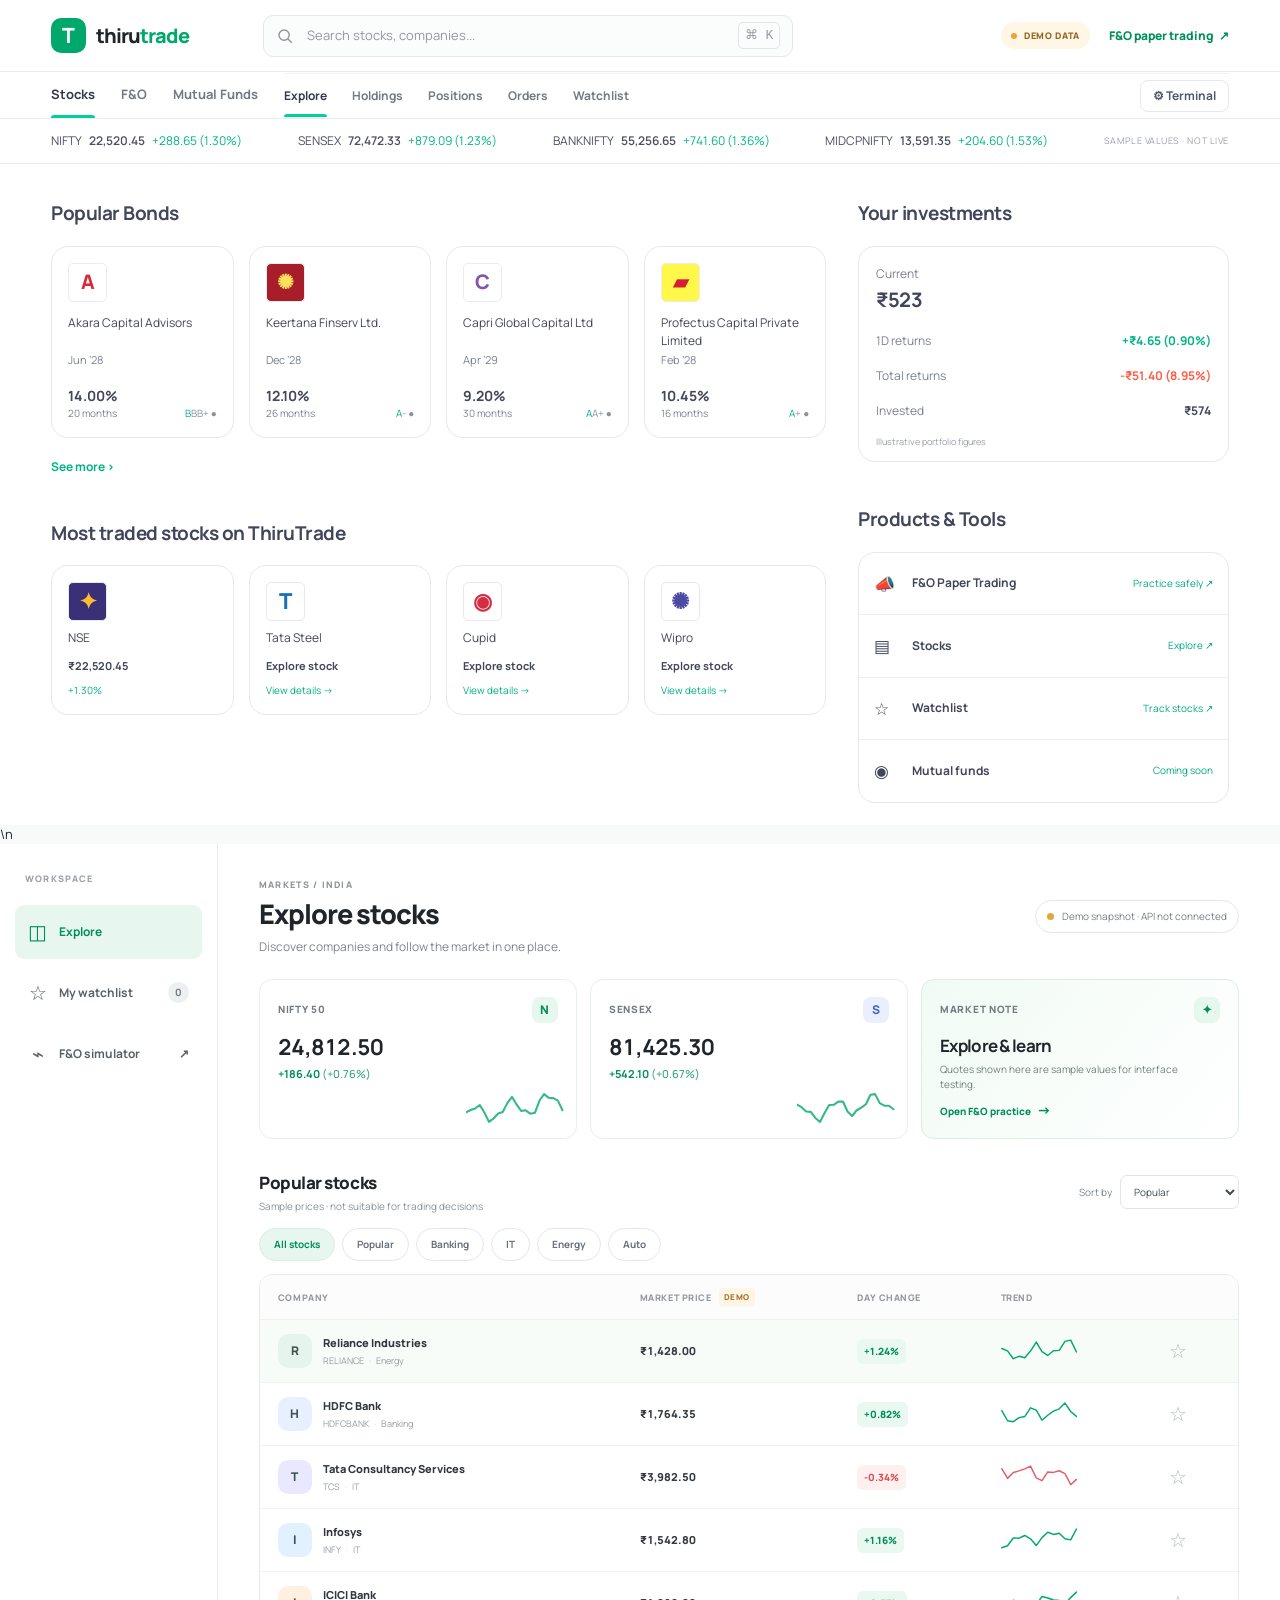
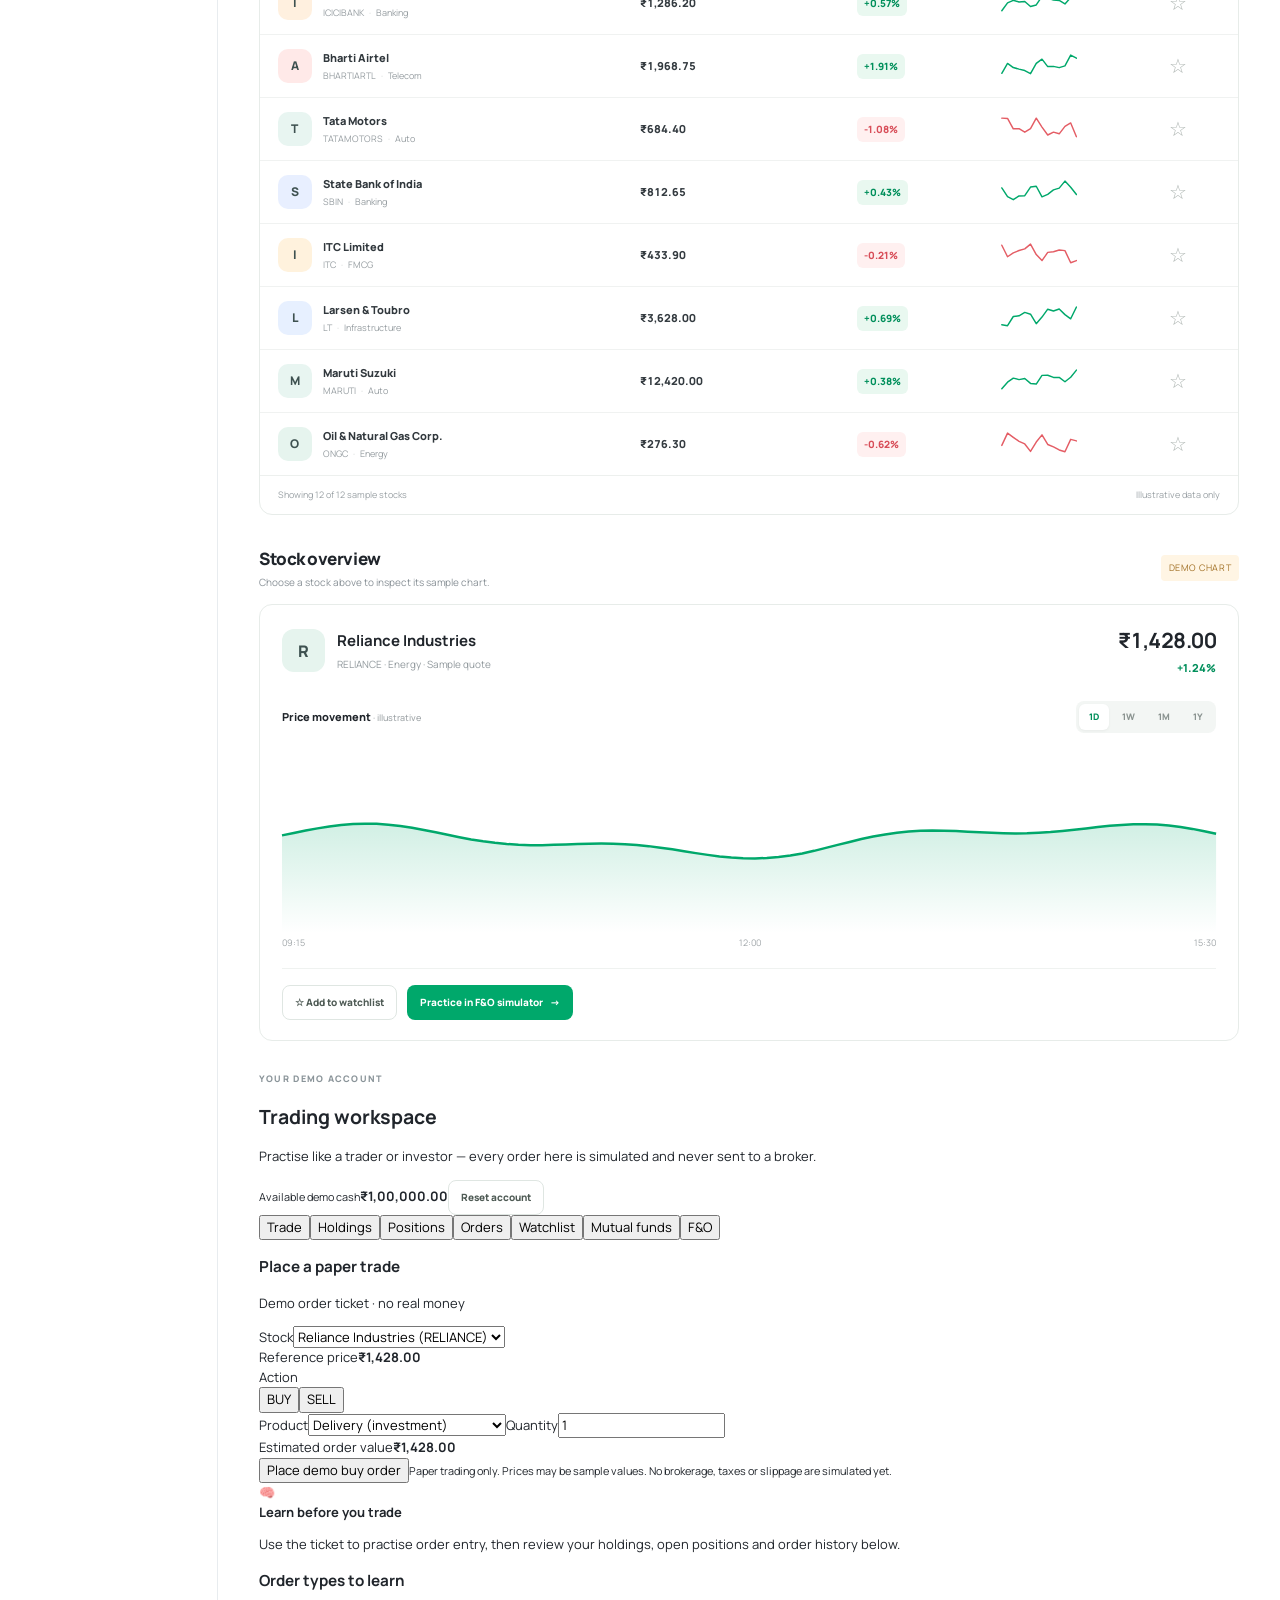
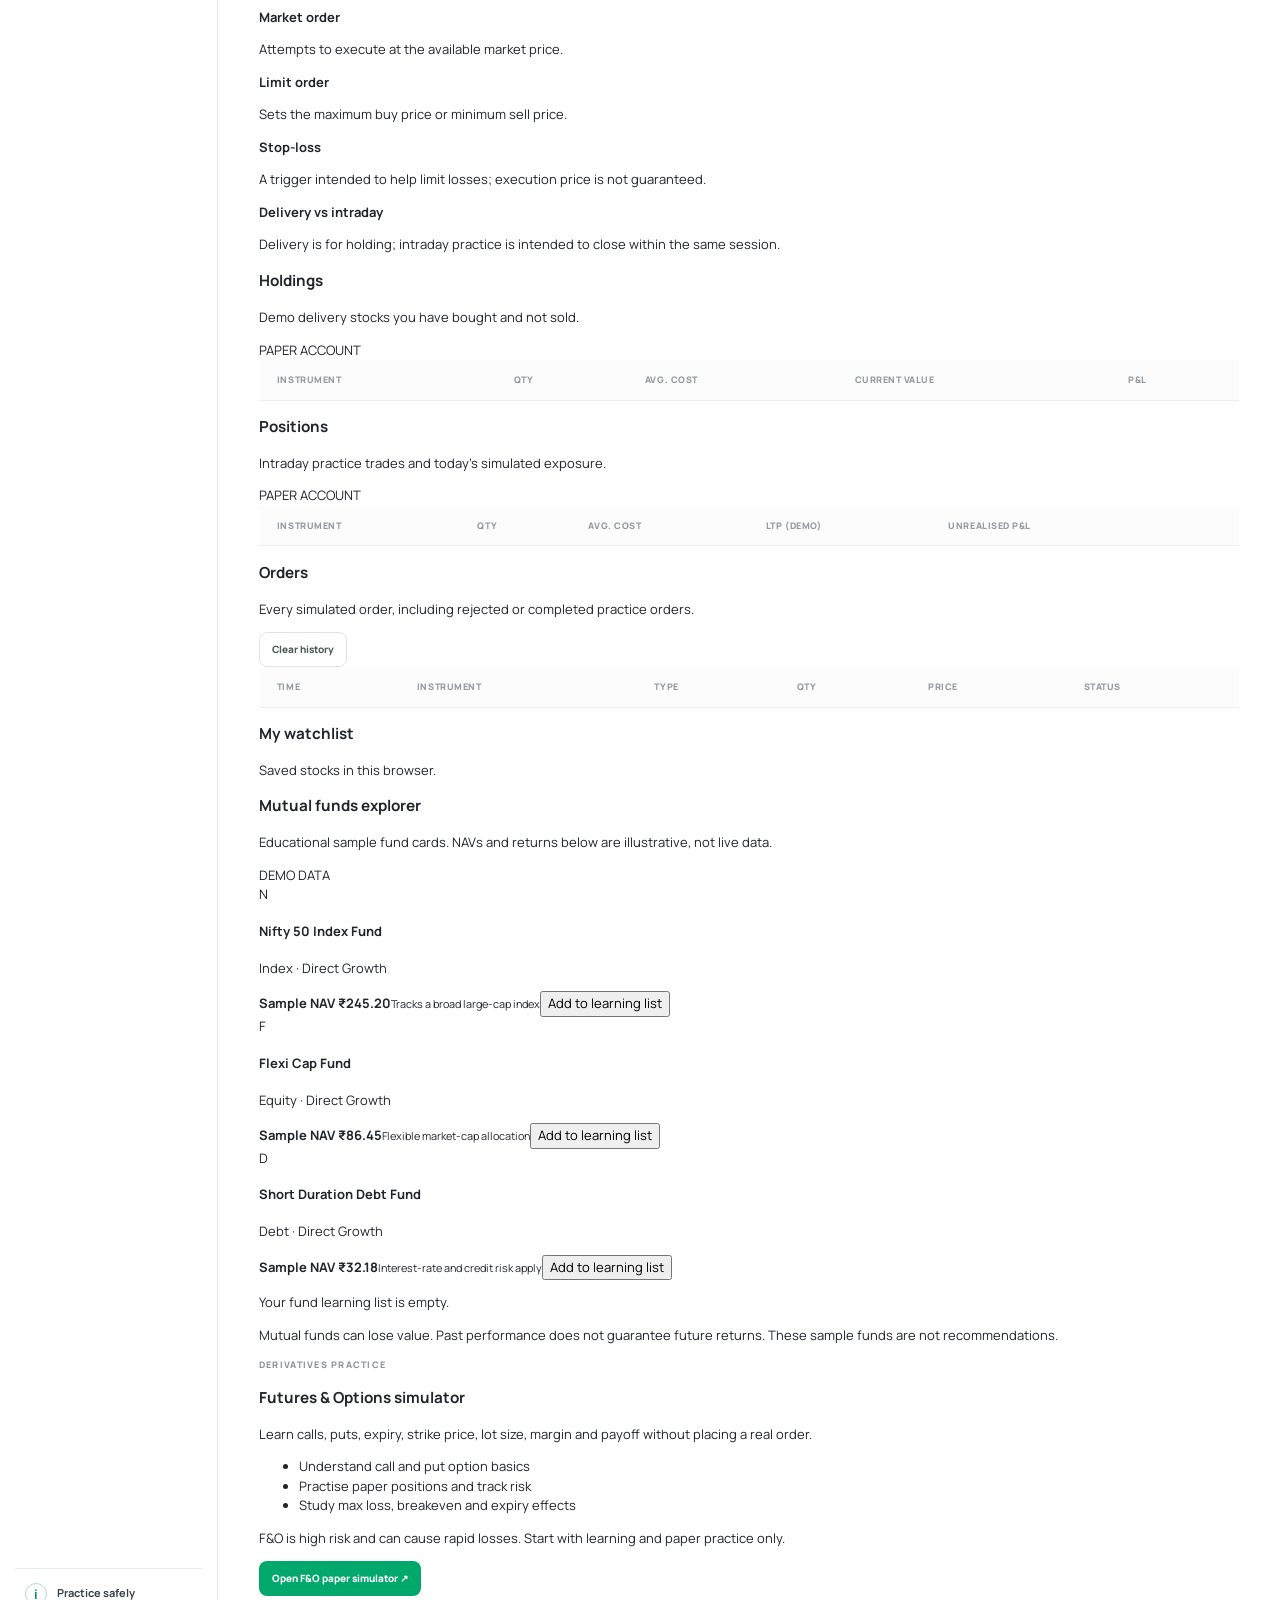
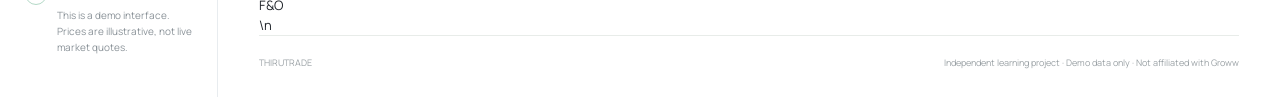
==== index.html @ 8937d81d "Add paper trading, holdings, positions, orders and investing learning workspace" ====
<!doctype html>
<html lang="en">
<head>
  <meta charset="UTF-8">
  <meta name="viewport" content="width=device-width, initial-scale=1">
  <meta name="theme-color" content="#ffffff">
  <meta name="description" content="A stock market explore dashboard and paper trading practice interface.">
  <title>ThiruTrade — Explore Stocks</title>
  <link rel="stylesheet" href="styles.css">
  <script src="script.js" defer></script>
</head>
<body>
  <header class="topbar">
    <a class="brand" href="./" aria-label="ThiruTrade home"><span class="brand-mark">T</span><span class="brand-name">thiru<span>trade</span></span></a>
    <form class="search-wrap" id="searchForm" role="search">
      <svg viewBox="0 0 24 24" aria-hidden="true"><circle cx="10.8" cy="10.8" r="6.8"></circle><path d="m16 16 5 5"></path></svg>
      <input id="stockSearch" type="search" placeholder="Search stocks, companies..." autocomplete="off" aria-label="Search stocks">
      <kbd>⌘ K</kbd>
    </form>
    <div class="top-actions"><span class="demo-pill" id="dataModeBadge"><i></i> DEMO DATA</span><a class="login-link" href="fno-paper-trading/">F&amp;O paper trading <span>↗</span></a></div>
  </header>


  <nav class="groww-tabs" aria-label="Main navigation"><div class="groww-tabs-inner"><a class="active" href="./">Stocks</a><a href="fno-paper-trading/">F&amp;O</a><a href="#mutual-funds">Mutual Funds</a><div class="subnav"><a class="active" href="./">Explore</a><a href="#holdings">Holdings</a><a href="#positions">Positions</a><a href="#orders">Orders</a><a href="#watchlist" data-view="watchlist">Watchlist</a><a class="terminal-link" href="fno-paper-trading/">⚙ Terminal</a></div></div></nav>
  <div class="market-ticker" aria-label="Sample market indices"><span>NIFTY <strong>22,520.45</strong> <em>+288.65 (1.30%)</em></span><span>SENSEX <strong>72,472.33</strong> <em>+879.09 (1.23%)</em></span><span>BANKNIFTY <strong>55,256.65</strong> <em>+741.60 (1.36%)</em></span><span>MIDCPNIFTY <strong>13,591.35</strong> <em>+204.60 (1.53%)</em></span><span class="ticker-note">SAMPLE VALUES · NOT LIVE</span></div>
  <section class="groww-showcase" aria-label="Explore market products">
    <div class="showcase-main"><h2>Popular Bonds</h2><div class="bond-grid"><article class="bond-card"><span class="bond-logo red">A</span><p>Akara Capital Advisors</p><small>Jun ’28</small><strong>14.00%</strong><small>20 months <span class="rating">BBB+ ●</span></small></article><article class="bond-card"><span class="bond-logo yellow">✺</span><p>Keertana Finserv Ltd.</p><small>Dec ’28</small><strong>12.10%</strong><small>26 months <span class="rating">A- ●</span></small></article><article class="bond-card"><span class="bond-logo purple">C</span><p>Capri Global Capital Ltd</p><small>Apr ’29</small><strong>9.20%</strong><small>30 months <span class="rating">AA+ ●</span></small></article><article class="bond-card"><span class="bond-logo lime">▰</span><p>Profectus Capital Private Limited</p><small>Feb ’28</small><strong>10.45%</strong><small>16 months <span class="rating">A+ ●</span></small></article></div><a class="see-more" href="#stocks">See more ›</a>
      <h2 class="traded-title" id="stocks">Most traded stocks on ThiruTrade</h2><div class="traded-grid"><button class="traded-card" data-quick-stock="RELIANCE"><span class="stock-badge multicolor">✦</span><span>NSE</span><strong>₹22,520.45</strong><em>+1.30%</em></button><button class="traded-card" data-quick-stock="TCS"><span class="stock-badge blue">T</span><span>Tata Steel</span><strong>Explore stock</strong><em>View details →</em></button><button class="traded-card" data-quick-stock="ICICIBANK"><span class="stock-badge red">◉</span><span>Cupid</span><strong>Explore stock</strong><em>View details →</em></button><button class="traded-card" data-quick-stock="INFY"><span class="stock-badge rainbow">✺</span><span>Wipro</span><strong>Explore stock</strong><em>View details →</em></button></div></div>
    <aside class="showcase-side"><h2>Your investments</h2><div class="investment-card"><small>Current</small><strong>₹523</strong><div><span>1D returns</span><em>+₹4.65 (0.90%)</em></div><div><span>Total returns</span><em class="loss">-₹51.40 (8.95%)</em></div><div><span>Invested</span><b>₹574</b></div><p>Illustrative portfolio figures</p></div><h2 class="tools-title">Products &amp; Tools</h2><div class="tools-card"><a href="fno-paper-trading/"><span>📣</span><b>F&amp;O Paper Trading</b><small>Practice safely ↗</small></a><a href="#stocks"><span>▤</span><b>Stocks</b><small>Explore ↗</small></a><a href="#watchlist"><span>☆</span><b>Watchlist</b><small>Track stocks ↗</small></a><a href="#mutual-funds"><span>◉</span><b>Mutual funds</b><small>Coming soon</small></a></div></aside>
  </section>
\n  <div class="layout">
    <aside class="sidebar">
      <p class="side-label">WORKSPACE</p>
      <button class="nav-item active" data-view="explore"><span class="nav-icon">◫</span> Explore</button>
      <button class="nav-item" data-view="watchlist"><span class="nav-icon">☆</span> My watchlist <span id="watchCount" class="nav-count">0</span></button>
      <a class="nav-item" href="fno-paper-trading/"><span class="nav-icon">⌁</span> F&amp;O simulator <span class="external">↗</span></a>
      <div class="sidebar-bottom"><div class="learn-icon">i</div><div><strong>Practice safely</strong><p>This is a demo interface. Prices are illustrative, not live market quotes.</p></div></div>
    </aside>

    <main class="main-content">
      <div class="page-heading"><div><p class="eyebrow">MARKETS / INDIA</p><h1 id="pageTitle">Explore stocks</h1><p class="page-subtitle">Discover companies and follow the market in one place.</p></div><span class="market-chip" id="marketStatus"><span class="pulse"></span> Sample market snapshot</span></div>

      <section class="index-grid" aria-label="Market index overview">
        <article class="index-card"><div class="index-top"><span>NIFTY 50</span><span class="index-symbol">N</span></div><strong>24,812.50</strong><div id="niftyChange" class="index-change positive">+186.40 <span>(+0.76%)</span></div><div class="sparkline" data-spark="nifty"></div></article>
        <article class="index-card"><div class="index-top"><span>SENSEX</span><span class="index-symbol sensex">S</span></div><strong>81,425.30</strong><div id="sensexChange" class="index-change positive">+542.10 <span>(+0.67%)</span></div><div class="sparkline" data-spark="sensex"></div></article>
        <article class="index-card market-note"><div class="index-top"><span>MARKET NOTE</span><span class="note-symbol">✦</span></div><strong>Explore &amp; learn</strong><p>Quotes shown here are sample values for interface testing.</p><a href="fno-paper-trading/">Open F&amp;O practice <span>→</span></a></article>
      </section>

      <section class="content-section">
        <div class="section-heading"><div><h2 id="listTitle">Popular stocks</h2><p>Sample prices · not suitable for trading decisions</p></div><label class="sort-label">Sort by <select id="sortSelect"><option value="popular">Popular</option><option value="change">Daily change</option><option value="priceHigh">Price: high to low</option><option value="priceLow">Price: low to high</option><option value="name">Name A–Z</option></select></label></div>
        <div class="filters" role="group" aria-label="Stock categories">
          <button class="filter-chip active" data-filter="all">All stocks</button>
          <button class="filter-chip" data-filter="popular">Popular</button>
          <button class="filter-chip" data-filter="banking">Banking</button>
          <button class="filter-chip" data-filter="it">IT</button>
          <button class="filter-chip" data-filter="energy">Energy</button>
          <button class="filter-chip" data-filter="auto">Auto</button>
        </div>
        <div class="stock-table-card">
          <div class="table-scroll"><table><thead><tr><th>Company</th><th>Market price <span class="demo-mark">DEMO</span></th><th>Day change</th><th>Trend</th><th></th></tr></thead><tbody id="stockRows"></tbody></table></div>
          <div id="noResults" class="no-results" hidden><span>⌕</span><strong>No stocks found</strong><p>Try another company name or category.</p><button id="clearSearch" class="outline-button">Clear search</button></div>
          <div class="table-footer"><span id="resultCount">Showing sample stocks</span><span>Illustrative data only</span></div>
        </div>
      </section>

      <section class="content-section detail-section" id="detailSection">
        <div class="section-heading"><div><h2>Stock overview</h2><p>Choose a stock above to inspect its sample chart.</p></div><span class="demo-mark large">DEMO CHART</span></div>
        <div class="detail-card">
          <div class="detail-top"><div class="company-title"><div id="detailLogo" class="company-logo big">R</div><div><h2 id="detailName">Reliance Industries</h2><p id="detailMeta">RELIANCE · Energy</p></div></div><div class="detail-price"><strong id="detailPrice">₹1,428.00</strong><span id="detailChange" class="positive">+1.24%</span></div></div>
          <div class="chart-toolbar"><div class="chart-label">Price movement <span>· illustrative</span></div><div class="time-tabs"><button class="time-tab active" data-range="1D">1D</button><button class="time-tab" data-range="1W">1W</button><button class="time-tab" data-range="1M">1M</button><button class="time-tab" data-range="1Y">1Y</button></div></div>
          <div class="chart-wrap"><svg id="priceChart" viewBox="0 0 800 220" preserveAspectRatio="none" role="img" aria-label="Illustrative sample stock price chart"><defs><linearGradient id="chartFill" x1="0" y1="0" x2="0" y2="1"><stop offset="0%" stop-color="#00a86b" stop-opacity=".18"/><stop offset="100%" stop-color="#00a86b" stop-opacity="0"/></linearGradient></defs><path id="chartArea" d="" fill="url(#chartFill)"></path><path id="chartLine" d="" fill="none" stroke="#00a86b" stroke-width="2.5" vector-effect="non-scaling-stroke"></path></svg></div>
          <div class="chart-axis"><span id="chartStart">09:15</span><span id="chartMiddle">12:00</span><span id="chartEnd">15:30</span></div>
          <div class="detail-actions"><button id="watchSelected" class="outline-button">☆ Add to watchlist</button><a class="solid-link" href="fno-paper-trading/">Practice in F&amp;O simulator <span>→</span></a></div>
        </div>
      </section>

      <section class="trader-workspace" id="traderWorkspace">
        <div class="workspace-heading"><div><p class="eyebrow">YOUR DEMO ACCOUNT</p><h2>Trading workspace</h2><p>Practise like a trader or investor — every order here is simulated and never sent to a broker.</p></div><div class="cash-balance"><small>Available demo cash</small><strong id="demoCash">₹1,00,000.00</strong><button id="resetDemo" class="outline-button">Reset account</button></div></div>
        <div class="workspace-tabs" role="tablist"><button class="workspace-tab active" data-panel="tradePanel">Trade</button><button class="workspace-tab" data-panel="holdingsPanel">Holdings</button><button class="workspace-tab" data-panel="positionsPanel">Positions</button><button class="workspace-tab" data-panel="ordersPanel">Orders</button><button class="workspace-tab" data-panel="watchlistPanel">Watchlist</button><button class="workspace-tab" data-panel="fundsPanel">Mutual funds</button><button class="workspace-tab" data-panel="fnoPanel">F&amp;O</button></div>
        <div class="workspace-panel active" id="tradePanel"><div class="trade-grid"><div class="trade-ticket"><h3>Place a paper trade</h3><p class="panel-hint">Demo order ticket · no real money</p><label for="tradeSymbol">Stock</label><select id="tradeSymbol"><option value="RELIANCE">Reliance Industries (RELIANCE)</option><option value="HDFCBANK">HDFC Bank (HDFCBANK)</option><option value="TCS">TCS (TCS)</option><option value="INFY">Infosys (INFY)</option><option value="ICICIBANK">ICICI Bank (ICICIBANK)</option><option value="BHARTIARTL">Bharti Airtel (BHARTIARTL)</option><option value="TATAMOTORS">Tata Motors (TATAMOTORS)</option><option value="SBIN">State Bank of India (SBIN)</option><option value="ITC">ITC (ITC)</option><option value="LT">Larsen &amp; Toubro (LT)</option><option value="MARUTI">Maruti Suzuki (MARUTI)</option><option value="ONGC">ONGC (ONGC)</option></select><div class="ticket-price"><span>Reference price</span><strong id="ticketPrice">₹1,428.00</strong></div><label for="tradeSide">Action</label><div class="trade-sides"><button type="button" class="side-buy active" data-side="BUY">BUY</button><button type="button" class="side-sell" data-side="SELL">SELL</button></div><label for="tradeProduct">Product</label><select id="tradeProduct"><option value="DELIVERY">Delivery (investment)</option><option value="INTRADAY">Intraday (same-day practice)</option></select><label for="tradeQty">Quantity</label><input id="tradeQty" type="number" min="1" step="1" value="1"><div class="ticket-price"><span>Estimated order value</span><strong id="orderValue">₹1,428.00</strong></div><button id="placePaperOrder" class="paper-order-button">Place demo buy order</button><small class="ticket-warning">Paper trading only. Prices may be sample values. No brokerage, taxes or slippage are simulated yet.</small></div><div class="trade-info"><div class="learn-banner"><span>🧠</span><div><strong>Learn before you trade</strong><p>Use the ticket to practise order entry, then review your holdings, open positions and order history below.</p></div></div><h3>Order types to learn</h3><div class="learning-list"><div><b>Market order</b><p>Attempts to execute at the available market price.</p></div><div><b>Limit order</b><p>Sets the maximum buy price or minimum sell price.</p></div><div><b>Stop-loss</b><p>A trigger intended to help limit losses; execution price is not guaranteed.</p></div><div><b>Delivery vs intraday</b><p>Delivery is for holding; intraday practice is intended to close within the same session.</p></div></div></div></div></div>
        <div class="workspace-panel" id="holdingsPanel"><div class="panel-title-row"><div><h3>Holdings</h3><p>Demo delivery stocks you have bought and not sold.</p></div><span class="demo-label">PAPER ACCOUNT</span></div><div class="workspace-table-wrap"><table class="workspace-table"><thead><tr><th>Instrument</th><th>Qty</th><th>Avg. cost</th><th>Current value</th><th>P&amp;L</th></tr></thead><tbody id="holdingsRows"></tbody></table></div></div>
        <div class="workspace-panel" id="positionsPanel"><div class="panel-title-row"><div><h3>Positions</h3><p>Intraday practice trades and today's simulated exposure.</p></div><span class="demo-label">PAPER ACCOUNT</span></div><div class="workspace-table-wrap"><table class="workspace-table"><thead><tr><th>Instrument</th><th>Qty</th><th>Avg. cost</th><th>LTP (demo)</th><th>Unrealised P&amp;L</th><th></th></tr></thead><tbody id="positionsRows"></tbody></table></div></div>
        <div class="workspace-panel" id="ordersPanel"><div class="panel-title-row"><div><h3>Orders</h3><p>Every simulated order, including rejected or completed practice orders.</p></div><button id="clearOrders" class="outline-button">Clear history</button></div><div class="workspace-table-wrap"><table class="workspace-table"><thead><tr><th>Time</th><th>Instrument</th><th>Type</th><th>Qty</th><th>Price</th><th>Status</th></tr></thead><tbody id="ordersRows"></tbody></table></div></div>
        <div class="workspace-panel" id="watchlistPanel"><div class="panel-title-row"><div><h3>My watchlist</h3><p>Saved stocks in this browser.</p></div></div><div id="watchlistCards" class="watchlist-cards"></div></div>
        <div class="workspace-panel" id="fundsPanel"><div class="panel-title-row"><div><h3>Mutual funds explorer</h3><p>Educational sample fund cards. NAVs and returns below are illustrative, not live data.</p></div><span class="demo-label">DEMO DATA</span></div><div class="fund-grid"><article><span class="fund-logo">N</span><h4>Nifty 50 Index Fund</h4><p>Index · Direct Growth</p><strong>Sample NAV ₹245.20</strong><small>Tracks a broad large-cap index</small><button data-fund="Nifty 50 Index Fund">Add to learning list</button></article><article><span class="fund-logo blue-fund">F</span><h4>Flexi Cap Fund</h4><p>Equity · Direct Growth</p><strong>Sample NAV ₹86.45</strong><small>Flexible market-cap allocation</small><button data-fund="Flexi Cap Fund">Add to learning list</button></article><article><span class="fund-logo gold-fund">D</span><h4>Short Duration Debt Fund</h4><p>Debt · Direct Growth</p><strong>Sample NAV ₹32.18</strong><small>Interest-rate and credit risk apply</small><button data-fund="Short Duration Debt Fund">Add to learning list</button></article></div><p id="fundLearningList" class="panel-hint">Your fund learning list is empty.</p><p class="risk-note">Mutual funds can lose value. Past performance does not guarantee future returns. These sample funds are not recommendations.</p></div>
        <div class="workspace-panel" id="fnoPanel"><div class="fno-learning"><div><p class="eyebrow">DERIVATIVES PRACTICE</p><h3>Futures &amp; Options simulator</h3><p>Learn calls, puts, expiry, strike price, lot size, margin and payoff without placing a real order.</p><ul><li>Understand call and put option basics</li><li>Practise paper positions and track risk</li><li>Study max loss, breakeven and expiry effects</li></ul><p class="risk-note">F&amp;O is high risk and can cause rapid losses. Start with learning and paper practice only.</p><a class="solid-link" href="fno-paper-trading/">Open F&amp;O paper simulator ↗</a></div><div class="fno-icon">F&amp;O</div></div></div>
      </section>
\n      <footer><span>THIRUTRADE</span><span>Independent learning project · Demo data only · Not affiliated with Groww</span></footer>
    </main>
  </div>
  <div id="toast" class="toast" role="status" aria-live="polite"></div>
</body>
</html>
---- styles.css ----
@import url('https://fonts.googleapis.com/css2?family=DM+Sans:wght@400;500;600;700&family=Manrope:wght@400;500;600;700;800&display=swap');
:root{color-scheme:light;--green:#00a86b;--green-dark:#008f5b;--green-soft:#e7f7ef;--ink:#20252b;--muted:#7d858d;--line:#e8ecef;--surface:#fff;--bg:#f8faf9;--red:#d84e59;--font:'Manrope',-apple-system,BlinkMacSystemFont,'Segoe UI',sans-serif}
*{box-sizing:border-box}html{scroll-behavior:smooth}body{margin:0;background:var(--bg);color:var(--ink);font-family:var(--font);font-size:13px;line-height:1.5}button,input,select{font:inherit}button,a,select{ -webkit-tap-highlight-color:transparent}button{cursor:pointer}a{color:inherit;text-decoration:none}
.topbar{height:72px;background:#fff;border-bottom:1px solid var(--line);display:flex;align-items:center;gap:34px;padding:0 clamp(18px,4vw,58px);position:sticky;top:0;z-index:10}
.brand{display:flex;align-items:center;gap:10px;flex:0 0 178px}.brand-mark{width:35px;height:35px;border-radius:10px;background:var(--green);color:white;display:grid;place-items:center;font-size:21px;font-weight:800}.brand-name{font-size:20px;font-weight:800;letter-spacing:-1px}.brand-name span{color:var(--green)}
.search-wrap{height:42px;max-width:530px;flex:1;display:flex;align-items:center;gap:11px;border:1px solid #e3e7e9;border-radius:10px;padding:0 12px;background:#fbfcfc}.search-wrap:focus-within{border-color:#9bd9bc;box-shadow:0 0 0 3px #00a86b12}.search-wrap svg{width:18px;height:18px;fill:none;stroke:#8b949a;stroke-width:1.8}.search-wrap input{border:0;outline:0;background:transparent;min-width:0;flex:1;color:var(--ink)}.search-wrap input::placeholder{color:#92999e}.search-wrap kbd{font:11px inherit;color:#969da2;border:1px solid #e2e6e8;border-radius:5px;padding:3px 6px;white-space:nowrap}
.top-actions{margin-left:auto;display:flex;align-items:center;gap:19px;white-space:nowrap}.demo-pill{display:flex;align-items:center;gap:7px;border-radius:99px;background:#fff6e5;color:#92611b;font-size:9px;font-weight:800;letter-spacing:.07em;padding:7px 10px}.demo-pill i{width:6px;height:6px;border-radius:50%;background:#e9a53b}.login-link{color:var(--green-dark);font-size:12px;font-weight:800}.login-link span{margin-left:4px}
.layout{max-width:1510px;margin:0 auto;display:grid;grid-template-columns:218px minmax(0,1fr);min-height:calc(100vh - 72px)}.sidebar{background:#fff;border-right:1px solid var(--line);padding:28px 15px;display:flex;flex-direction:column;gap:7px}.side-label{margin:0 10px 12px;color:#9aa1a6;font-size:9px;font-weight:800;letter-spacing:.13em}.nav-item{display:flex;align-items:center;gap:12px;width:100%;border:0;background:transparent;text-align:left;padding:12px 13px;border-radius:9px;color:#586168;font-size:12px;font-weight:700}.nav-item:hover{background:#f6f9f7}.nav-item.active{background:var(--green-soft);color:var(--green-dark)}.nav-icon{width:19px;text-align:center;font-size:20px;font-weight:500}.nav-count{margin-left:auto;font-size:10px;background:#edf0f1;padding:3px 7px;border-radius:99px;color:#6f777d}.external{margin-left:auto}.sidebar-bottom{display:flex;gap:10px;margin-top:auto;padding:14px 10px;border-top:1px solid var(--line);color:#69737a}.learn-icon{width:22px;height:22px;flex:0 0 22px;border-radius:50%;display:grid;place-items:center;border:1px solid #b4d9c7;color:var(--green-dark);font-weight:700}.sidebar-bottom strong{font-size:11px;color:#394148}.sidebar-bottom p{font-size:10px;line-height:1.6;margin:4px 0 0;color:#8a9298}
.main-content{padding:30px clamp(18px,3.2vw,46px) 22px;min-width:0}.page-heading{display:flex;align-items:center;justify-content:space-between;gap:15px;margin-bottom:23px}.eyebrow{font-size:9px;color:#8a9499;letter-spacing:.14em;font-weight:800;margin:0 0 6px}h1{font-size:27px;line-height:1.2;letter-spacing:-1px;margin:0;font-weight:800}.page-subtitle{color:var(--muted);font-size:12px;margin:8px 0 0}.market-chip{display:flex;align-items:center;gap:8px;color:#777f84;font-size:10px;border:1px solid #e2e8e4;background:#fff;border-radius:99px;padding:8px 11px;white-space:nowrap}.pulse{width:7px;height:7px;border-radius:50%;background:#dfa63b}
.index-grid{display:grid;grid-template-columns:1fr 1fr 1fr;gap:13px;margin-bottom:31px}.index-card{position:relative;overflow:hidden;min-height:145px;border:1px solid #e8eeea;border-radius:13px;background:#fff;padding:17px 18px}.index-top{display:flex;justify-content:space-between;align-items:center;color:#727b80;font-size:10px;font-weight:800;letter-spacing:.07em}.index-symbol,.note-symbol{display:grid;place-items:center;width:26px;height:26px;border-radius:8px;background:#e6f7ee;color:var(--green-dark);font-size:12px;font-weight:800}.index-symbol.sensex{background:#e9efff;color:#4569bf}.index-card>strong{display:block;font-size:22px;letter-spacing:-.7px;margin:8px 0 2px;font-variant-numeric:tabular-nums}.index-change{font-size:11px;font-weight:700}.index-change span{font-weight:500;opacity:.8}.positive{color:var(--green-dark)!important}.negative{color:var(--red)!important}.sparkline{position:absolute;width:98px;height:35px;right:12px;bottom:13px;opacity:.8}.sparkline svg{width:100%;height:100%}.market-note{background:linear-gradient(130deg,#f1fbf5,#fff);border-color:#dbeee2}.market-note>strong{font-size:17px;margin-top:10px}.market-note p{max-width:240px;font-size:10px;color:#74817a;margin:4px 0 7px}.market-note a{font-size:10px;color:var(--green-dark);font-weight:800}.market-note a span{font-size:14px;margin-left:4px}
.content-section{margin-bottom:31px}.section-heading{display:flex;align-items:center;justify-content:space-between;gap:15px;margin-bottom:14px}.section-heading h2{font-size:17px;letter-spacing:-.45px;margin:0;font-weight:800}.section-heading p{font-size:10px;color:#899197;margin:4px 0 0}.sort-label{display:flex;align-items:center;gap:8px;color:#7c858b;font-size:10px;white-space:nowrap}.sort-label select{background:#fff;border:1px solid #e2e7e4;border-radius:7px;padding:8px 9px;color:#434b50;outline:none}.filters{display:flex;gap:7px;overflow-x:auto;padding-bottom:13px}.filter-chip{border:1px solid #e3e8e5;background:#fff;color:#687179;border-radius:99px;padding:8px 14px;font-size:10px;font-weight:700;white-space:nowrap}.filter-chip:hover{border-color:#a6d9bf}.filter-chip.active{background:#e7f7ef;color:var(--green-dark);border-color:#d5efe1}
.stock-table-card,.detail-card{background:#fff;border:1px solid #e7ece9;border-radius:13px;overflow:hidden}.table-scroll{overflow-x:auto}table{width:100%;border-collapse:collapse;white-space:nowrap;text-align:left}thead{background:#fbfcfb}th{padding:13px 18px;font-size:9px;color:#92999e;font-weight:800;text-transform:uppercase;letter-spacing:.06em;border-bottom:1px solid #edf0ee}td{padding:14px 18px;border-bottom:1px solid #f0f2f1;font-size:11px}tbody tr:last-child td{border-bottom:0}.stock-row{cursor:pointer;transition:background .15s}.stock-row:hover,.stock-row.selected{background:#f7fcf9}.stock-row:focus{outline:2px solid #91d8b4;outline-offset:-2px}.stock-company{display:flex;align-items:center;gap:11px;min-width:215px}.company-logo{display:grid;place-items:center;flex:0 0 34px;width:34px;height:34px;border-radius:10px;color:#3e5150;font-size:12px;font-weight:800}.company-logo.big{width:43px;height:43px;flex-basis:43px;border-radius:12px;font-size:16px}.stock-company strong{display:block;font-size:11px;color:#31383d;font-weight:800}.stock-company small{display:block;color:#969da1;font-size:9px;margin-top:3px}.stock-company small i{font-style:normal;margin:0 3px;color:#c4c9c6}.price-cell{font-weight:800;font-variant-numeric:tabular-nums;color:#343b40}.change-pill{display:inline-block;border-radius:6px;padding:5px 7px;font-size:10px;font-weight:800;background:#e9f8f0}.change-pill.negative{background:#fff0f0}.mini-chart{width:76px;height:26px}.watch-button{width:29px;height:29px;border:1px solid transparent;background:transparent;border-radius:7px;color:#b0b7b4;font-size:20px;line-height:1}.watch-button:hover,.watch-button.is-watched{background:#fff7e5;color:#d49a25}.demo-mark{display:inline-block;font-size:8px;letter-spacing:.06em;background:#fff5e4;color:#a27126;border-radius:4px;padding:3px 5px;margin-left:5px;vertical-align:1px}.demo-mark.large{font-size:9px;padding:6px 8px}.table-footer{display:flex;justify-content:space-between;gap:12px;border-top:1px solid #edf0ee;padding:12px 18px;color:#9aa1a5;font-size:9px}.no-results{text-align:center;padding:36px 15px;color:#8b9498}.no-results>span{font-size:26px}.no-results strong{display:block;color:#444d52;margin-top:7px}.no-results p{font-size:11px}.outline-button{border:1px solid #dfe6e2;background:#fff;border-radius:8px;padding:9px 12px;color:#4f5b55;font-size:10px;font-weight:800}.outline-button:hover,.outline-button.watched{border-color:#b8e2cb;color:var(--green-dark);background:#f1fbf5}
.detail-section{scroll-margin-top:90px}.detail-card{padding:20px 22px}.detail-top{display:flex;align-items:center;justify-content:space-between;gap:16px}.company-title{display:flex;align-items:center;gap:12px}.company-title h2{font-size:15px;margin:0}.company-title p{font-size:10px;color:#929a9e;margin:4px 0 0}.detail-price{text-align:right}.detail-price strong{display:block;font-size:21px;letter-spacing:-.5px;font-variant-numeric:tabular-nums}.detail-price span{display:block;font-size:11px;font-weight:800;margin-top:3px}.chart-toolbar{display:flex;justify-content:space-between;align-items:center;gap:12px;margin-top:25px}.chart-label{font-size:11px;font-weight:800}.chart-label span{font-size:9px;color:#a0a6a9;font-weight:500}.time-tabs{display:flex;gap:3px;background:#f3f6f4;padding:3px;border-radius:8px}.time-tab{border:0;background:transparent;color:#8a9390;border-radius:6px;padding:6px 10px;font-size:9px;font-weight:800}.time-tab.active{background:#fff;color:var(--green-dark);box-shadow:0 1px 3px #0000000c}.chart-wrap{height:185px;margin-top:15px}.chart-wrap svg{width:100%;height:100%;overflow:visible}.chart-axis{display:flex;justify-content:space-between;color:#a0a6a9;font-size:9px;margin-top:3px}.detail-actions{display:flex;align-items:center;gap:10px;margin-top:19px;padding-top:16px;border-top:1px solid #eff2f0}.solid-link{display:inline-flex;align-items:center;gap:7px;background:var(--green);color:white;border-radius:8px;padding:10px 13px;font-size:10px;font-weight:800}.solid-link:hover{background:var(--green-dark)}
footer{display:flex;justify-content:space-between;gap:12px;padding:20px 0 5px;border-top:1px solid #e8ece9;color:#9aa1a5;font-size:9px}.toast{position:fixed;bottom:22px;left:50%;transform:translate(-50%,12px);opacity:0;pointer-events:none;z-index:20;background:#202a25;color:#fff;padding:11px 17px;border-radius:9px;font-size:11px;box-shadow:0 8px 30px #0002;transition:.2s}.toast.show{opacity:1;transform:translate(-50%,0)}
@media(max-width:1000px){.topbar{gap:18px;padding:0 20px}.brand{flex-basis:145px}.top-actions{gap:10px}.sidebar{width:190px}.layout{grid-template-columns:190px minmax(0,1fr)}.main-content{padding:25px 20px}.index-grid{gap:9px}.index-card{padding:14px}.index-card>strong{font-size:19px}.sparkline{width:65px}.stock-company{min-width:190px}th,td{padding-left:13px;padding-right:13px}}
@media(max-width:760px){.topbar{height:auto;min-height:68px;flex-wrap:wrap;padding:13px 15px;gap:12px}.brand{flex:1 0 130px}.top-actions{margin-left:0}.search-wrap{order:3;flex:1 0 100%;max-width:none;height:40px}.layout{display:block;min-height:calc(100vh - 120px)}.sidebar{position:sticky;top:120px;z-index:8;border-right:0;border-bottom:1px solid var(--line);padding:8px 12px;display:flex;flex-direction:row;gap:5px;overflow-x:auto}.side-label,.sidebar-bottom{display:none}.nav-item{width:auto;flex:0 0 auto;padding:9px 12px;white-space:nowrap}.nav-count{margin-left:0}.main-content{padding:23px 14px}.page-heading{align-items:flex-start;flex-direction:column;gap:10px}.index-grid{grid-template-columns:1fr 1fr}.market-note{grid-column:1/-1;min-height:115px}.index-card{min-height:130px}.section-heading{align-items:flex-start}.stock-company{min-width:185px}.detail-card{padding:16px 13px}.chart-wrap{height:155px}footer{flex-direction:column}.login-link{font-size:10px}}
@media(max-width:430px){.brand-name{font-size:18px}.top-actions{gap:8px}.demo-pill{font-size:8px;padding:6px 8px}.login-link{max-width:100px;white-space:normal;line-height:1.3}.main-content{padding-left:11px;padding-right:11px}h1{font-size:24px}.index-grid{gap:7px}.index-card{padding:12px;min-height:127px}.index-card>strong{font-size:17px}.sparkline{width:52px;right:7px}.section-heading{gap:8px}.section-heading h2{font-size:15px}.sort-label{gap:4px;font-size:9px}.sort-label select{max-width:112px;padding:7px 5px}.detail-top{align-items:flex-start}.detail-price strong{font-size:17px}.detail-actions{align-items:stretch;flex-direction:column}.detail-actions>*{justify-content:center;text-align:center}.time-tab{padding:6px 8px}.table-footer{font-size:8px;padding:11px}.market-chip{font-size:9px}}

.demo-pill.live{background:#e7f7ef;color:#08794e}.demo-pill.live i{background:#00a86b}.market-chip .live-pulse{background:#00a86b}


/* Groww-inspired Explore layout */
.groww-tabs{background:#fff;border-bottom:1px solid var(--line)}.groww-tabs-inner{max-width:1510px;margin:auto;padding:0 clamp(18px,4vw,58px);display:flex;align-items:center;gap:26px;flex-wrap:wrap}.groww-tabs a{display:inline-flex;align-items:center;min-height:46px;color:#727984;font-size:13px;font-weight:700;position:relative}.groww-tabs a.active{color:#34394a}.groww-tabs a.active:after{content:"";height:3px;background:#00d09c;position:absolute;bottom:0;left:0;right:0;border-radius:3px 3px 0 0}.subnav{display:flex;align-items:center;gap:25px;flex:1;border-top:1px solid #f0f1f3}.subnav a{min-height:43px;font-size:12px}.subnav .terminal-link{margin-left:auto;border:1px solid #e5e7eb;border-radius:8px;min-height:32px;padding:0 12px;color:#515765}.market-ticker{display:flex;align-items:center;justify-content:space-between;gap:25px;overflow:auto;background:#fff;border-bottom:1px solid var(--line);padding:13px clamp(18px,4vw,58px);white-space:nowrap;color:#4a5062;font-size:12px}.market-ticker strong{font-weight:600;margin-left:5px}.market-ticker em{font-style:normal;color:#00b386;margin-left:5px}.ticker-note{font-size:9px;color:#9a9fa8;letter-spacing:.06em}.groww-showcase{max-width:1510px;margin:0 auto;padding:35px clamp(18px,4vw,58px) 22px;display:grid;grid-template-columns:minmax(0,2.05fr) minmax(275px,.98fr);gap:32px;background:#fff}.groww-showcase h2{font-size:19px;letter-spacing:-.5px;margin:0 0 18px;color:#41465a}.bond-grid{display:grid;grid-template-columns:repeat(4,minmax(0,1fr));gap:15px}.bond-card{border:1px solid #e7e8ed;border-radius:17px;padding:16px;min-height:180px;display:flex;flex-direction:column;align-items:flex-start;background:#fff;transition:box-shadow .18s,transform .18s}.bond-card:hover,.traded-card:hover{box-shadow:0 8px 24px #2222220a;transform:translateY(-2px)}.bond-logo{display:grid;place-items:center;width:39px;height:39px;border:1px solid #ececf0;border-radius:5px;font-size:20px;font-weight:800;margin-bottom:12px}.bond-logo.red{color:#d52b3a}.bond-logo.yellow{background:#a81d2a;color:#ffe05b}.bond-logo.purple{color:#8254ad}.bond-logo.lime{background:#fff84a;color:#d51e33}.bond-card p{font-size:12px;line-height:1.5;margin:0 0 2px;color:#41465a;min-height:36px}.bond-card>small{font-size:11px;color:#7b8190}.bond-card>strong{font-size:14px;color:#41465a;margin-top:auto;padding-top:17px}.bond-card>small:last-child{font-size:10px;width:100%;display:flex;justify-content:space-between;gap:4px;white-space:nowrap}.rating{color:#8c929d}.rating:first-letter{color:#00b386}.see-more{display:inline-block;color:#00b386;font-weight:700;font-size:12px;margin-top:20px}.traded-title{margin-top:42px!important}.traded-grid{display:grid;grid-template-columns:repeat(4,minmax(0,1fr));gap:15px}.traded-card{cursor:pointer;text-align:left;background:#fff;border:1px solid #e7e8ed;border-radius:17px;padding:16px;min-height:135px;display:flex;flex-direction:column;align-items:flex-start;gap:8px;color:#41465a;transition:box-shadow .18s,transform .18s}.stock-badge{display:grid;place-items:center;width:39px;height:39px;border:1px solid #e8e9ed;border-radius:5px;font-size:22px;font-weight:800}.stock-badge.multicolor{background:#393078;color:#ffbd32}.stock-badge.blue{color:#1372b9}.stock-badge.red{color:#d52d42}.stock-badge.rainbow{color:#4c4aa0}.traded-card>span:nth-child(2){font-size:12px}.traded-card strong{font-size:11px;margin-top:3px}.traded-card em{font-style:normal;color:#00ad83;font-size:10px}.showcase-side h2{margin-bottom:18px}.investment-card{border:1px solid #e7e8ed;border-radius:17px;padding:18px 17px 13px;margin-bottom:43px}.investment-card>small{display:block;color:#7b8190;font-size:12px}.investment-card>strong{display:block;font-size:20px;color:#41465a;margin:2px 0 17px}.investment-card>div{display:flex;justify-content:space-between;align-items:center;gap:8px;margin-top:17px;font-size:12px}.investment-card>div span{color:#7b8190}.investment-card>div em{font-style:normal;color:#00b386;font-weight:700}.investment-card>div em.loss{color:#ff5c45}.investment-card>div b{color:#41465a}.investment-card>p{font-size:9px;color:#9a9eaa;margin:15px 0 0}.tools-title{margin-bottom:18px!important}.tools-card{border:1px solid #e7e8ed;border-radius:17px;overflow:hidden}.tools-card a{display:grid;grid-template-columns:28px 1fr auto;align-items:center;gap:10px;padding:18px 15px;border-bottom:1px solid #eeeef1;color:#41465a}.tools-card a:last-child{border-bottom:0}.tools-card a>span{font-size:17px}.tools-card b{font-size:12px}.tools-card small{font-size:10px;color:#00a981}.layout{background:#fff}.main-content{background:#fff}.page-heading{margin-top:4px}
@media(max-width:1100px){.groww-showcase{grid-template-columns:minmax(0,1.6fr) minmax(240px,.9fr);gap:20px;padding-left:22px;padding-right:22px}.bond-grid,.traded-grid{grid-template-columns:repeat(2,minmax(0,1fr))}.bond-card{min-height:155px}.groww-tabs-inner{gap:18px}.subnav{gap:17px}.market-ticker{gap:22px}}
@media(max-width:760px){.groww-tabs-inner{padding:0 14px;gap:20px}.groww-tabs a{min-height:42px}.subnav{flex:1 0 100%;gap:18px;overflow:auto}.subnav a{flex:0 0 auto}.market-ticker{padding:11px 14px;justify-content:flex-start}.ticker-note{display:none}.groww-showcase{display:block;padding:25px 14px 12px}.showcase-side{margin-top:35px}.bond-grid,.traded-grid{gap:10px}.bond-card,.traded-card{padding:12px;border-radius:13px}.bond-card{min-height:160px}.traded-title{margin-top:30px!important}.investment-card{margin-bottom:28px}.groww-showcase h2{font-size:17px}.tools-card a{padding:15px 12px}.tools-card small{font-size:9px}.groww-showcase{overflow:hidden}}
@media(max-width:390px){.bond-grid,.traded-grid{grid-template-columns:repeat(2,minmax(0,1fr))}.bond-card p{font-size:11px}.market-ticker{font-size:11px}.subnav{gap:14px}.subnav a{font-size:11px}}
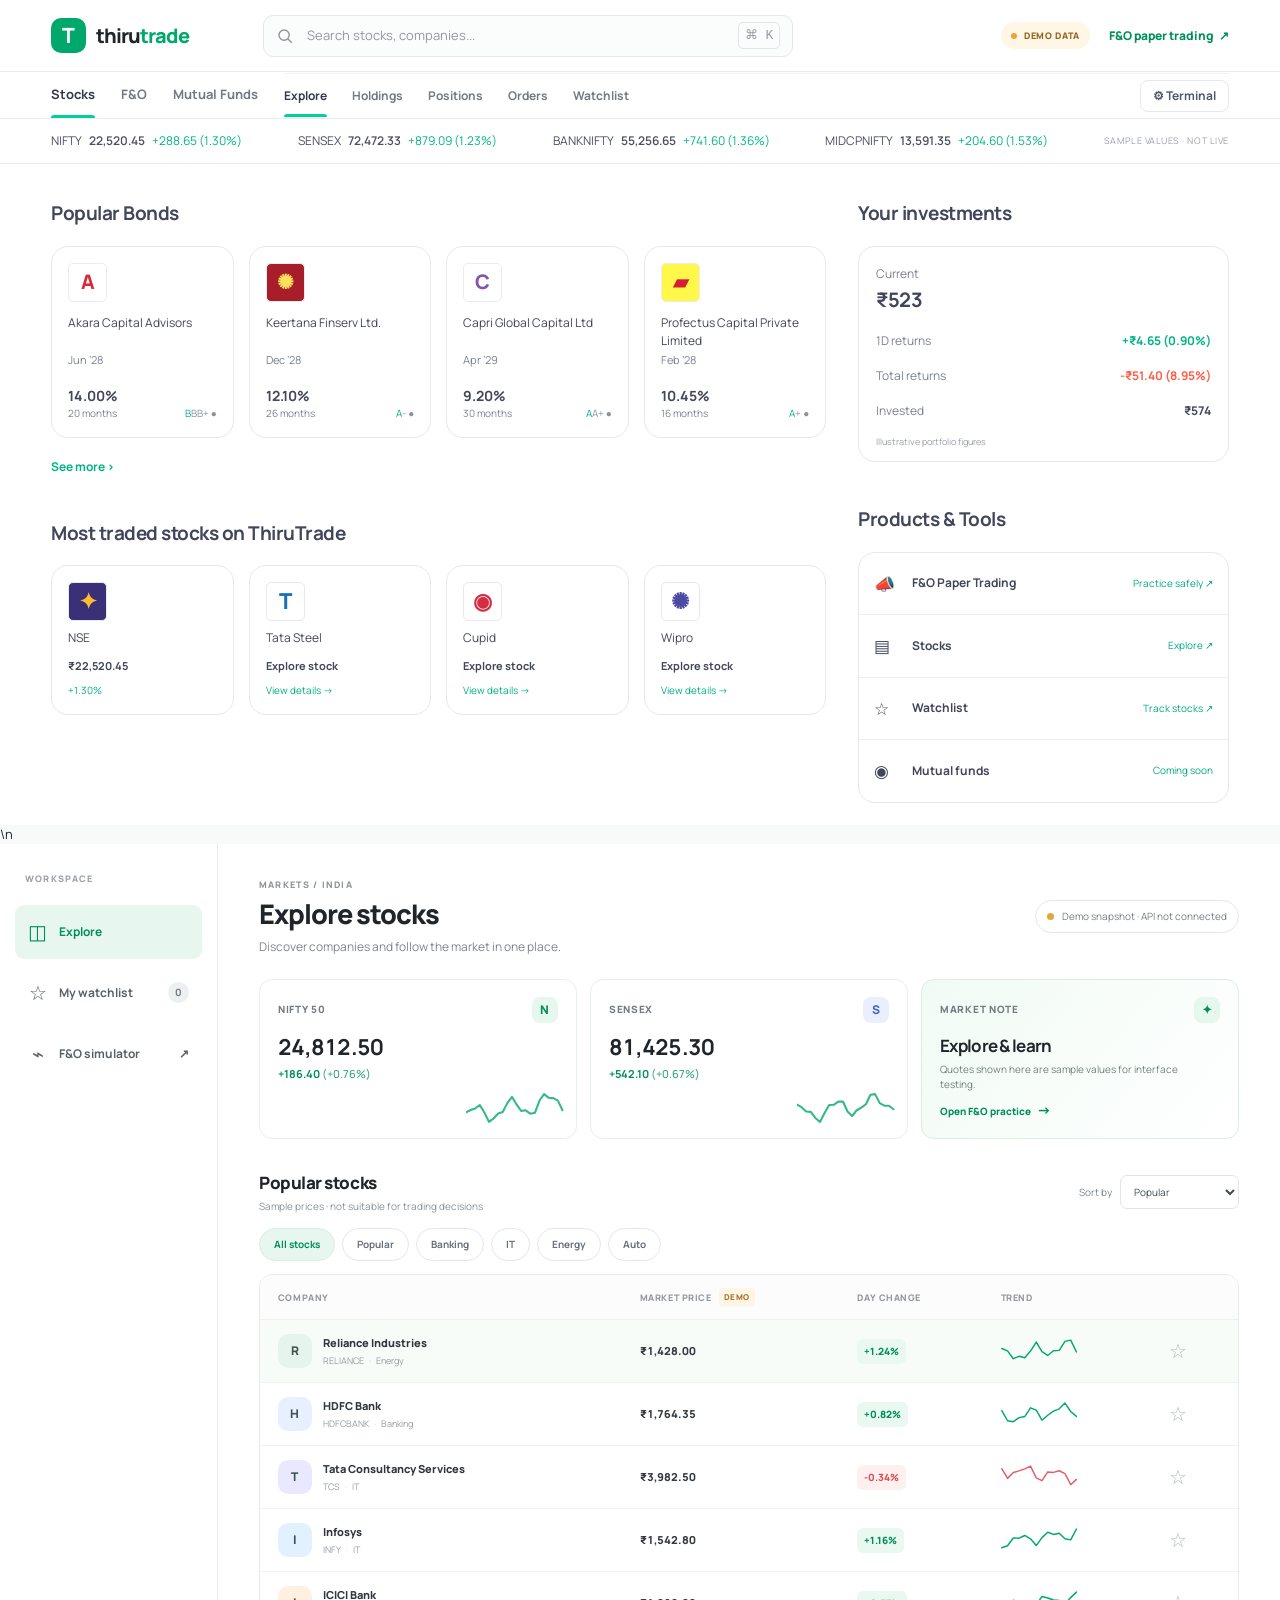
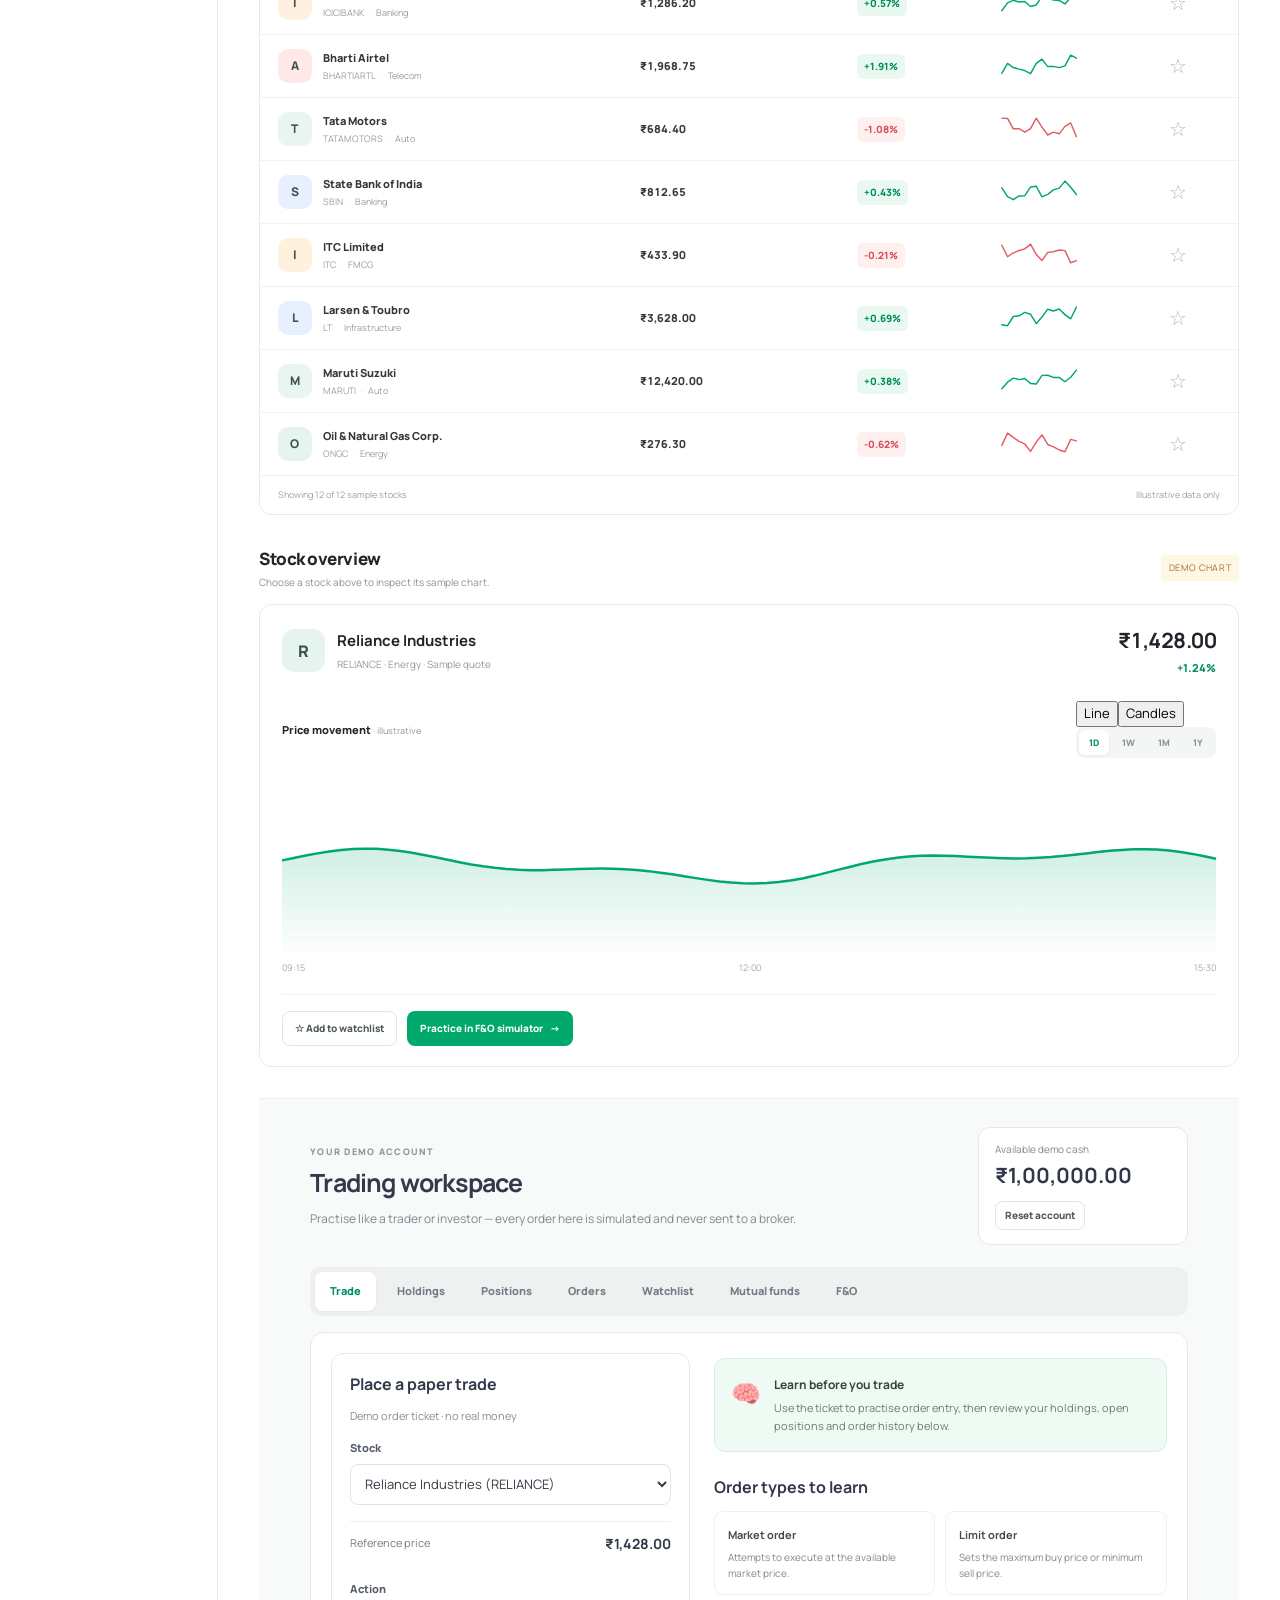
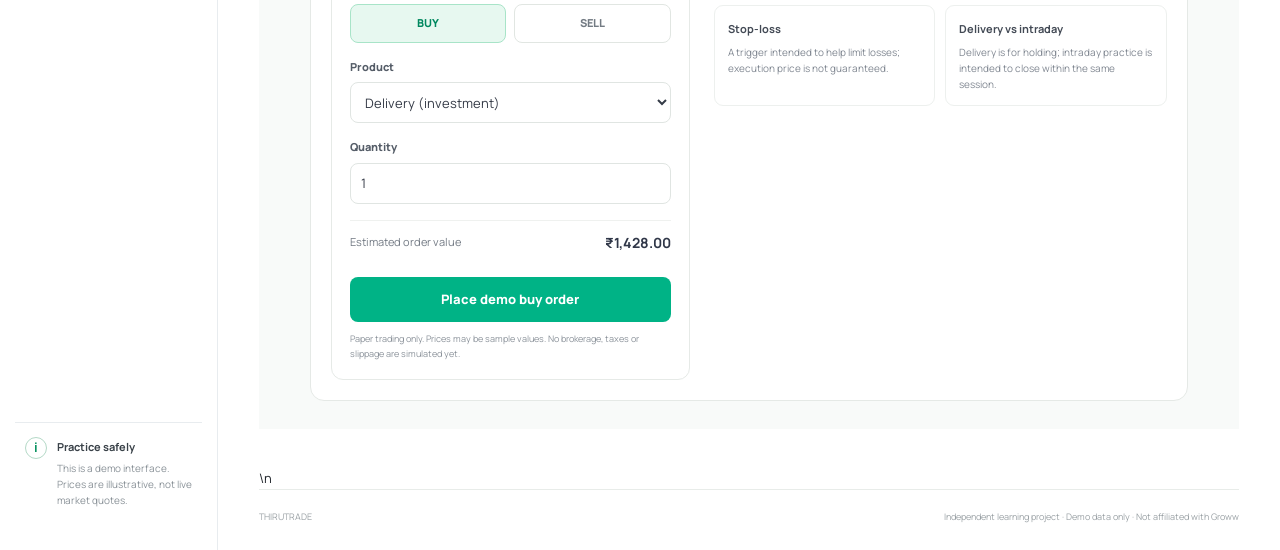
==== commit e4486d11: "Add line and candlestick chart controls" ====
--- a/index.html
+++ b/index.html
@@ -67,8 +67,8 @@
         <div class="section-heading"><div><h2>Stock overview</h2><p>Choose a stock above to inspect its sample chart.</p></div><span class="demo-mark large">DEMO CHART</span></div>
         <div class="detail-card">
           <div class="detail-top"><div class="company-title"><div id="detailLogo" class="company-logo big">R</div><div><h2 id="detailName">Reliance Industries</h2><p id="detailMeta">RELIANCE · Energy</p></div></div><div class="detail-price"><strong id="detailPrice">₹1,428.00</strong><span id="detailChange" class="positive">+1.24%</span></div></div>
-          <div class="chart-toolbar"><div class="chart-label">Price movement <span>· illustrative</span></div><div class="time-tabs"><button class="time-tab active" data-range="1D">1D</button><button class="time-tab" data-range="1W">1W</button><button class="time-tab" data-range="1M">1M</button><button class="time-tab" data-range="1Y">1Y</button></div></div>
-          <div class="chart-wrap"><svg id="priceChart" viewBox="0 0 800 220" preserveAspectRatio="none" role="img" aria-label="Illustrative sample stock price chart"><defs><linearGradient id="chartFill" x1="0" y1="0" x2="0" y2="1"><stop offset="0%" stop-color="#00a86b" stop-opacity=".18"/><stop offset="100%" stop-color="#00a86b" stop-opacity="0"/></linearGradient></defs><path id="chartArea" d="" fill="url(#chartFill)"></path><path id="chartLine" d="" fill="none" stroke="#00a86b" stroke-width="2.5" vector-effect="non-scaling-stroke"></path></svg></div>
+          <div class="chart-toolbar"><div class="chart-label">Price movement <span>· illustrative</span></div><div class="chart-controls"><div class="chart-type-tabs"><button class="chart-type-tab active" data-chart-type="line">Line</button><button class="chart-type-tab" data-chart-type="candle">Candles</button></div><div class="time-tabs"><button class="time-tab active" data-range="1D">1D</button><button class="time-tab" data-range="1W">1W</button><button class="time-tab" data-range="1M">1M</button><button class="time-tab" data-range="1Y">1Y</button></div></div></div>
+          <div class="chart-wrap"><div id="chartEmpty" class="chart-empty" hidden>Preparing sample chart…</div><svg id="priceChart" viewBox="0 0 800 220" preserveAspectRatio="none" role="img" aria-label="Illustrative sample stock price chart"><defs><linearGradient id="chartFill" x1="0" y1="0" x2="0" y2="1"><stop offset="0%" stop-color="#00a86b" stop-opacity=".18"/><stop offset="100%" stop-color="#00a86b" stop-opacity="0"/></linearGradient></defs><path id="chartArea" d="" fill="url(#chartFill)"></path><path id="chartLine" d="" fill="none" stroke="#00a86b" stroke-width="2.5" vector-effect="non-scaling-stroke"></path></svg></div>
           <div class="chart-axis"><span id="chartStart">09:15</span><span id="chartMiddle">12:00</span><span id="chartEnd">15:30</span></div>
           <div class="detail-actions"><button id="watchSelected" class="outline-button">☆ Add to watchlist</button><a class="solid-link" href="fno-paper-trading/">Practice in F&amp;O simulator <span>→</span></a></div>
         </div>
--- a/styles.css
+++ b/styles.css
@@ -24,3 +24,9 @@
 @media(max-width:1100px){.groww-showcase{grid-template-columns:minmax(0,1.6fr) minmax(240px,.9fr);gap:20px;padding-left:22px;padding-right:22px}.bond-grid,.traded-grid{grid-template-columns:repeat(2,minmax(0,1fr))}.bond-card{min-height:155px}.groww-tabs-inner{gap:18px}.subnav{gap:17px}.market-ticker{gap:22px}}
 @media(max-width:760px){.groww-tabs-inner{padding:0 14px;gap:20px}.groww-tabs a{min-height:42px}.subnav{flex:1 0 100%;gap:18px;overflow:auto}.subnav a{flex:0 0 auto}.market-ticker{padding:11px 14px;justify-content:flex-start}.ticker-note{display:none}.groww-showcase{display:block;padding:25px 14px 12px}.showcase-side{margin-top:35px}.bond-grid,.traded-grid{gap:10px}.bond-card,.traded-card{padding:12px;border-radius:13px}.bond-card{min-height:160px}.traded-title{margin-top:30px!important}.investment-card{margin-bottom:28px}.groww-showcase h2{font-size:17px}.tools-card a{padding:15px 12px}.tools-card small{font-size:9px}.groww-showcase{overflow:hidden}}
 @media(max-width:390px){.bond-grid,.traded-grid{grid-template-columns:repeat(2,minmax(0,1fr))}.bond-card p{font-size:11px}.market-ticker{font-size:11px}.subnav{gap:14px}.subnav a{font-size:11px}}
+
+
+/* Paper trading workspace and investing learning panels */
+.trader-workspace{max-width:1510px;margin:15px auto 40px;padding:28px clamp(18px,4vw,58px);background:#f8faf9;border-top:1px solid #ecefea}.workspace-heading{display:flex;align-items:center;justify-content:space-between;gap:20px;margin-bottom:22px}.workspace-heading h2{font-size:25px;letter-spacing:-.8px;margin:0;color:#33394a}.workspace-heading>div:first-child>p:last-child{font-size:12px;color:#818791;max-width:650px;margin:8px 0 0}.cash-balance{min-width:210px;padding:14px 16px;border:1px solid #e5e9e6;border-radius:12px;background:#fff}.cash-balance small{display:block;font-size:10px;color:#7e858f}.cash-balance strong{display:block;font-size:21px;margin:3px 0 10px;color:#303748}.cash-balance button{padding:6px 9px}.workspace-tabs{display:flex;gap:6px;overflow:auto;padding:5px;background:#eef1ef;border-radius:11px;margin-bottom:16px}.workspace-tab{flex:0 0 auto;border:0;border-radius:8px;padding:11px 15px;background:transparent;color:#747b85;font-size:11px;font-weight:800}.workspace-tab.active{background:#fff;color:#008e68;box-shadow:0 1px 4px #0000000c}.workspace-panel{display:none;border:1px solid #e5e9e6;background:#fff;border-radius:14px;padding:20px}.workspace-panel.active{display:block}.trade-grid{display:grid;grid-template-columns:minmax(270px,.95fr) minmax(0,1.2fr);gap:24px}.trade-ticket{border:1px solid #e6eae7;border-radius:12px;padding:18px}.trade-ticket h3,.trade-info h3,.panel-title-row h3,.fno-learning h3{font-size:16px;margin:0;color:#33394a}.panel-hint{font-size:11px;color:#878e97;line-height:1.6}.trade-ticket>label{display:block;font-size:11px;font-weight:800;color:#555d68;margin:16px 0 7px}.trade-ticket>select,.trade-ticket>input{width:100%;min-height:41px;border:1px solid #e0e5e2;border-radius:8px;background:#fff;padding:9px 10px;color:#353b47;outline:none}.trade-ticket>select:focus,.trade-ticket>input:focus{border-color:#00b386;box-shadow:0 0 0 3px #00b38615}.ticket-price{display:flex;justify-content:space-between;gap:12px;align-items:center;margin-top:16px;padding:11px 0;border-top:1px solid #eff1ef;color:#747b85;font-size:11px}.ticket-price strong{font-size:14px;color:#303748}.trade-sides{display:grid;grid-template-columns:1fr 1fr;gap:8px}.trade-sides button{border:1px solid #e1e6e2;border-radius:8px;padding:10px;background:#fff;font-size:11px;font-weight:900;color:#737b83}.trade-sides .side-buy.active{background:#e7f8f0;color:#00885f;border-color:#a8e4c8}.trade-sides .side-sell.active{background:#fff0ee;color:#d94747;border-color:#ffc8c2}.paper-order-button{width:100%;border:0;border-radius:8px;background:#00b386;color:white;font-weight:900;padding:13px;margin-top:13px}.paper-order-button.sell-order{background:#e65b55}.ticket-warning{display:block;font-size:9px;line-height:1.6;color:#8b929a;margin-top:10px}.trade-info{padding:5px 0}.learn-banner{display:flex;gap:13px;padding:16px;background:#effaf4;border:1px solid #d8f0e2;border-radius:11px}.learn-banner>span{font-size:24px}.learn-banner strong{font-size:12px;color:#33443b}.learn-banner p{font-size:11px;line-height:1.6;color:#6c7b72;margin:5px 0 0}.trade-info h3{margin-top:23px}.learning-list{display:grid;grid-template-columns:1fr 1fr;gap:10px;margin-top:12px}.learning-list>div{padding:13px;border:1px solid #edf0ee;border-radius:9px}.learning-list b{font-size:11px;color:#434a55}.learning-list p{font-size:10px;line-height:1.6;color:#818892;margin:5px 0 0}.panel-title-row{display:flex;align-items:center;justify-content:space-between;gap:14px;margin-bottom:17px}.panel-title-row p{font-size:11px;color:#838a93;margin:5px 0 0}.demo-label{font-size:9px;font-weight:900;letter-spacing:.06em;background:#fff5df;color:#966a20;padding:6px 8px;border-radius:6px;white-space:nowrap}.workspace-table-wrap{overflow:auto}.workspace-table{min-width:620px;width:100%;border-collapse:collapse}.workspace-table th{font-size:9px;color:#8c939c;background:#fafbfa}.workspace-table td{font-size:11px;color:#4a515d}.workspace-table th,.workspace-table td{padding:13px 12px;border-bottom:1px solid #eff1ef}.workspace-table td:first-child{font-weight:800}.table-empty{text-align:center!important;color:#9399a1!important;padding:28px!important}.status-pill{display:inline-block;padding:4px 7px;border-radius:5px;background:#e9f8ef;color:#07885d;font-size:9px;font-weight:900}.status-pill.rejected{background:#fff0ee;color:#cf4a43}.row-action{border:1px solid #e2e6e3;border-radius:6px;background:white;padding:5px 8px;font-size:10px;color:#515965}.watchlist-cards{display:grid;grid-template-columns:repeat(3,minmax(0,1fr));gap:11px}.watchlist-stock{border:1px solid #e8ece9;border-radius:10px;padding:14px;cursor:pointer}.watchlist-stock strong{display:block;font-size:12px;color:#363d4a}.watchlist-stock small{display:block;color:#8b9299;font-size:10px;margin-top:4px}.watchlist-stock b{display:block;margin-top:10px;font-size:14px}.fund-grid{display:grid;grid-template-columns:repeat(3,minmax(0,1fr));gap:13px}.fund-grid article{border:1px solid #e7ebe8;border-radius:12px;padding:17px}.fund-logo{display:grid;place-items:center;width:37px;height:37px;border-radius:10px;background:#e6f7ef;color:#008b62;font-weight:900;font-size:18px}.fund-logo.blue-fund{background:#e9efff;color:#4267bd}.fund-logo.gold-fund{background:#fff3d9;color:#a8781d}.fund-grid h4{font-size:12px;margin:13px 0 4px;color:#353b49}.fund-grid p,.fund-grid small{font-size:10px;color:#858c95;display:block;margin:0 0 10px}.fund-grid article>strong{font-size:11px;display:block;margin:12px 0;color:#444b58}.fund-grid article>button{border:1px solid #bce7d1;background:#f2fbf6;color:#00875f;border-radius:7px;padding:8px 10px;font-size:10px;font-weight:800;margin-top:4px}.risk-note{font-size:10px;color:#a06a28;line-height:1.6;background:#fff9eb;border-radius:7px;padding:10px}.fno-learning{display:flex;align-items:center;justify-content:space-between;gap:20px}.fno-learning>div:first-child{max-width:700px}.fno-learning p,.fno-learning li{font-size:11px;line-height:1.7;color:#747c87}.fno-learning ul{padding-left:19px}.fno-icon{display:grid;place-items:center;width:120px;height:120px;border-radius:24px;background:#e9f8f0;color:#008b62;font-size:25px;font-weight:900}.fno-learning .solid-link{margin-top:7px}
+@media(max-width:760px){.trader-workspace{padding:22px 13px;margin-top:5px}.workspace-heading{align-items:stretch;flex-direction:column}.cash-balance{min-width:0}.workspace-panel{padding:13px}.trade-grid{grid-template-columns:1fr}.learning-list{grid-template-columns:1fr 1fr}.workspace-tabs{margin-left:-2px;margin-right:-2px}.workspace-tab{padding:10px 12px}.fund-grid{grid-template-columns:1fr}.watchlist-cards{grid-template-columns:1fr 1fr}.fno-icon{width:75px;height:75px;flex:0 0 75px}.workspace-heading h2{font-size:22px}.panel-title-row{align-items:flex-start}.workspace-table{min-width:570px}}
+@media(max-width:430px){.learning-list{grid-template-columns:1fr}.watchlist-cards{grid-template-columns:1fr}.fno-icon{display:none}.cash-balance strong{font-size:19px}}
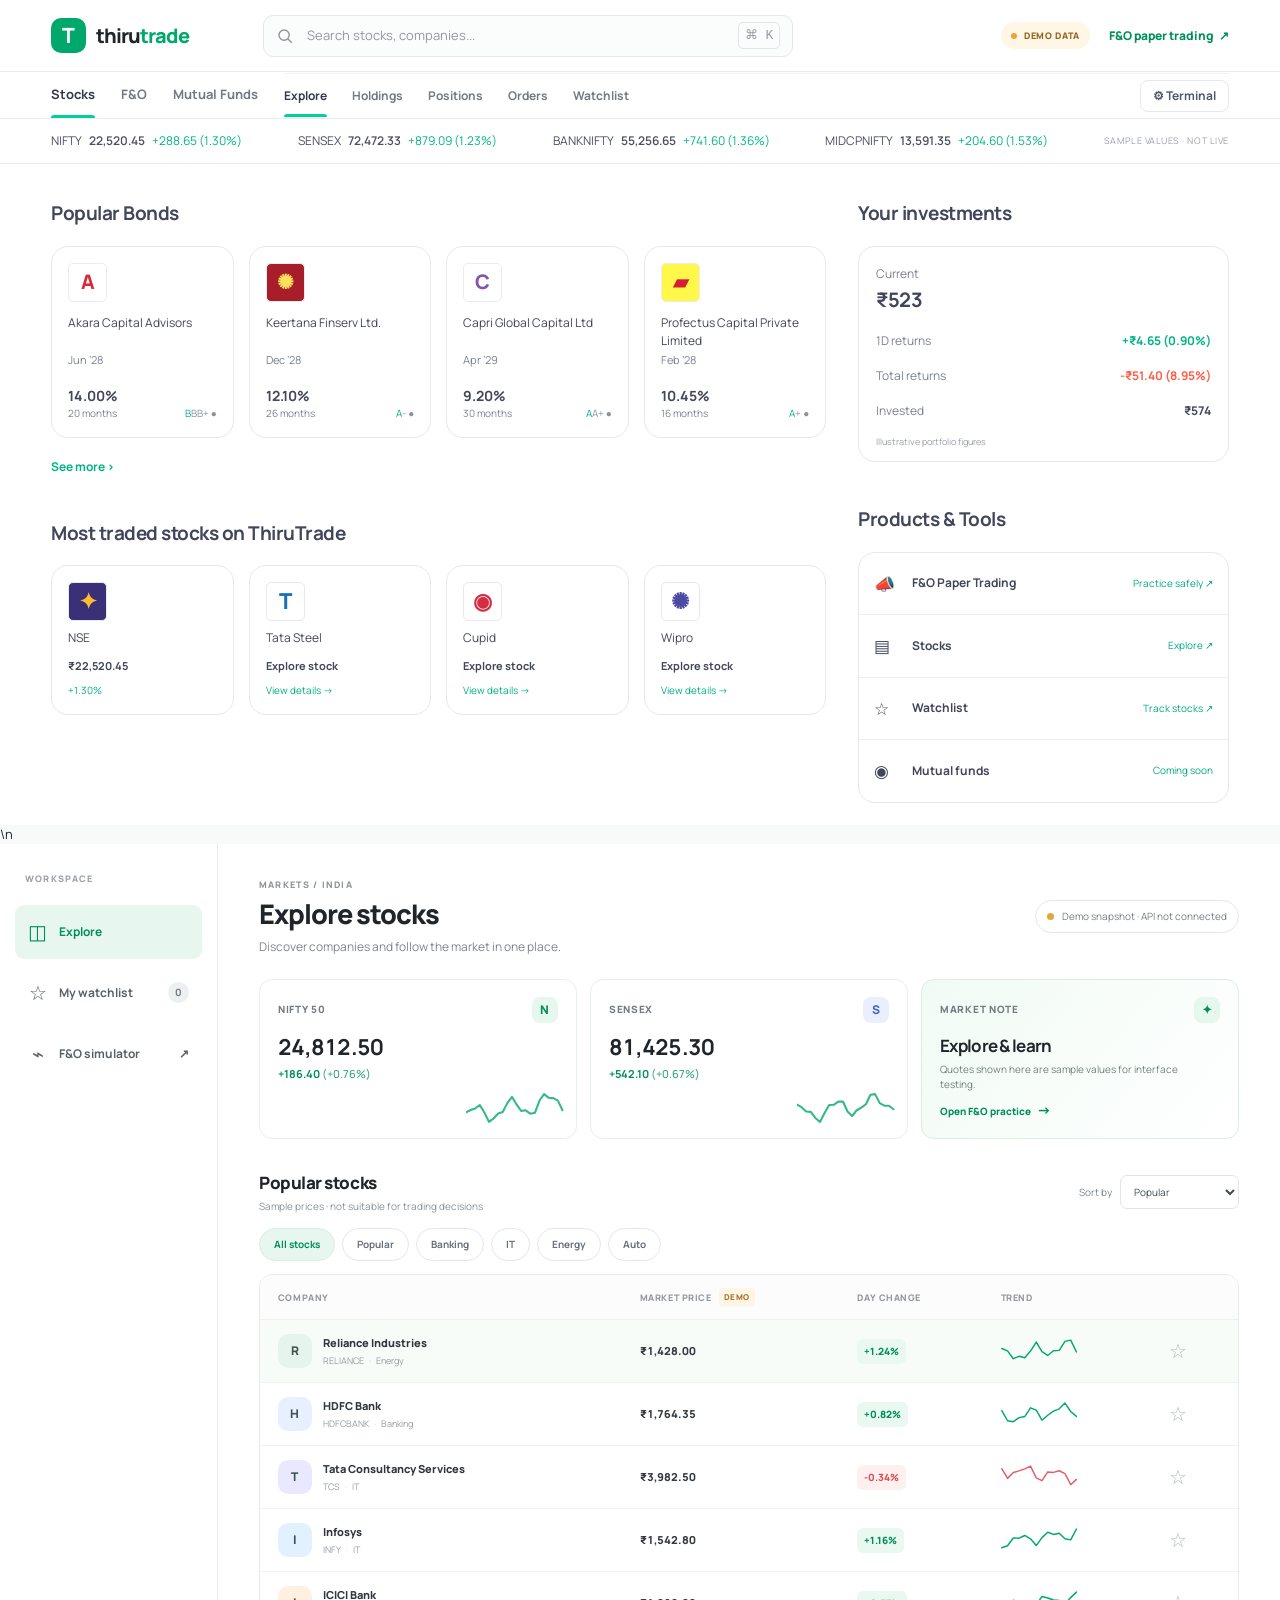
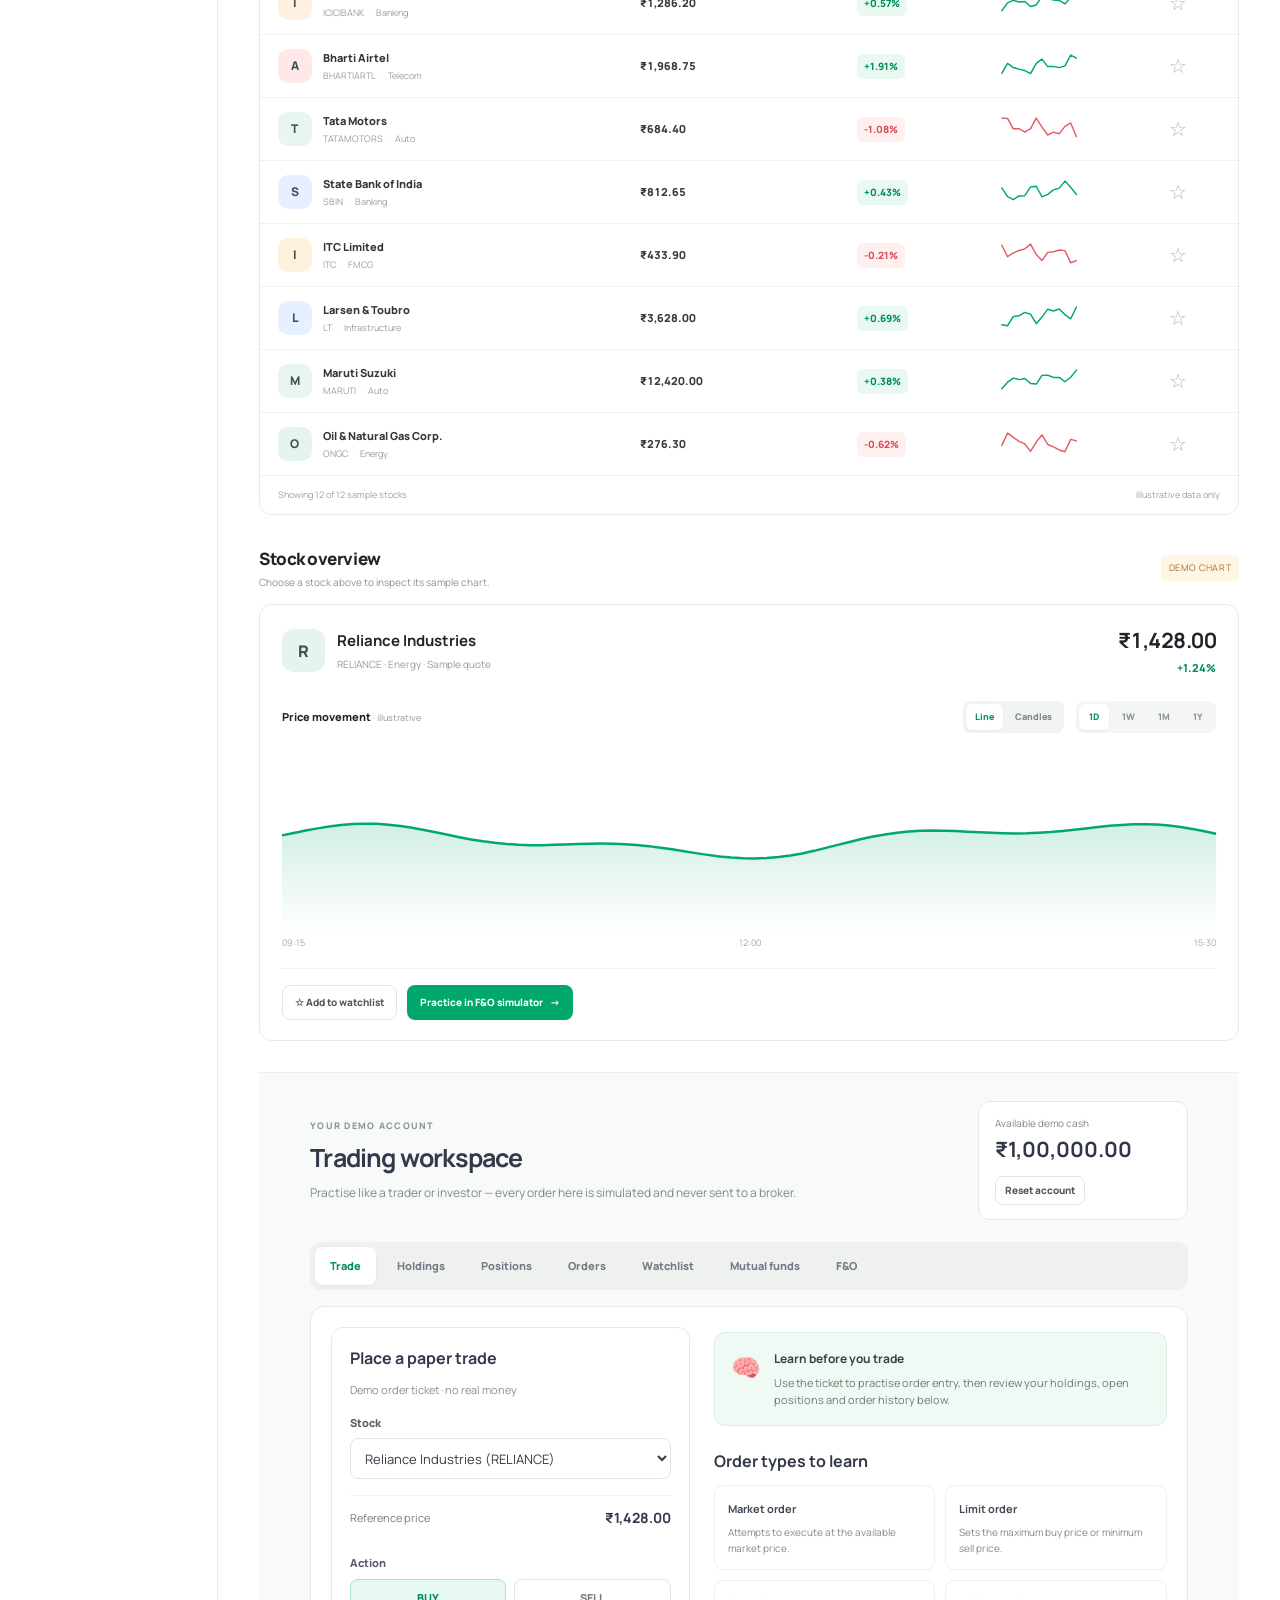
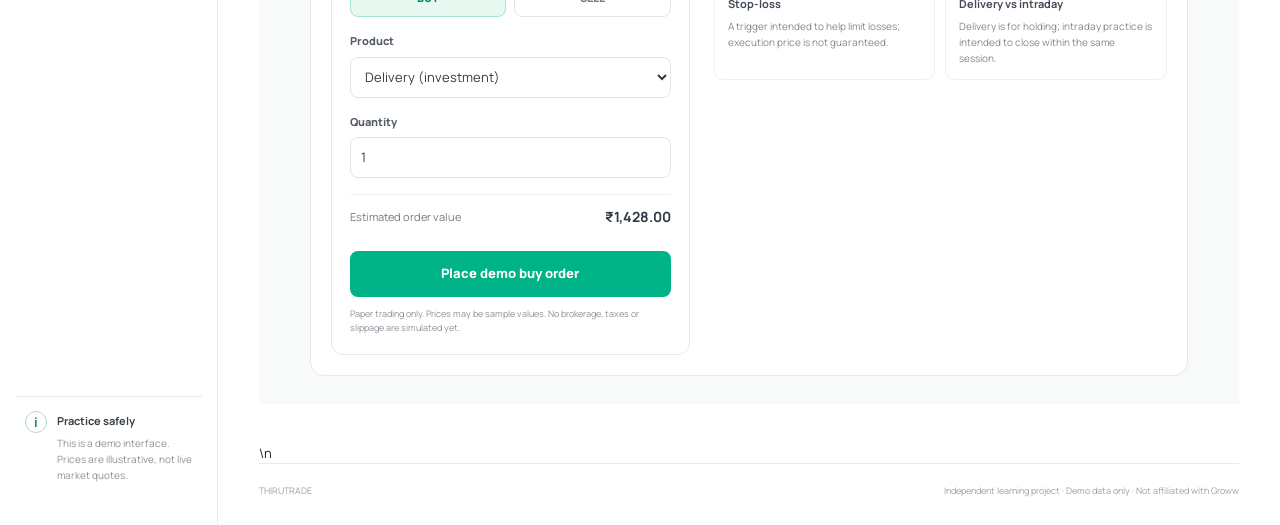
==== commit ef094c42: "Force refresh and connect Groww-style navigation to trading panels" ====
--- a/index.html
+++ b/index.html
@@ -6,8 +6,8 @@
   <meta name="theme-color" content="#ffffff">
   <meta name="description" content="A stock market explore dashboard and paper trading practice interface.">
   <title>ThiruTrade — Explore Stocks</title>
-  <link rel="stylesheet" href="styles.css">
-  <script src="script.js" defer></script>
+  <link rel="stylesheet" href="styles.css?v=20261011b">
+  <script src="script.js?v=20261011b" defer></script>
 </head>
 <body>
   <header class="topbar">
@@ -21,7 +21,7 @@
   </header>
 
 
-  <nav class="groww-tabs" aria-label="Main navigation"><div class="groww-tabs-inner"><a class="active" href="./">Stocks</a><a href="fno-paper-trading/">F&amp;O</a><a href="#mutual-funds">Mutual Funds</a><div class="subnav"><a class="active" href="./">Explore</a><a href="#holdings">Holdings</a><a href="#positions">Positions</a><a href="#orders">Orders</a><a href="#watchlist" data-view="watchlist">Watchlist</a><a class="terminal-link" href="fno-paper-trading/">⚙ Terminal</a></div></div></nav>
+  <nav class="groww-tabs" aria-label="Main navigation"><div class="groww-tabs-inner"><a class="active" href="./">Stocks</a><a href="fno-paper-trading/">F&amp;O</a><a href="#mutual-funds" data-workspace-link="fundsPanel">Mutual Funds</a><div class="subnav"><a class="active" href="./">Explore</a><a href="#holdings" data-workspace-link="holdingsPanel">Holdings</a><a href="#positions" data-workspace-link="positionsPanel">Positions</a><a href="#orders" data-workspace-link="ordersPanel">Orders</a><a href="#watchlist" data-workspace-link="watchlistPanel" data-view="watchlist">Watchlist</a><a class="terminal-link" href="#traderWorkspace" data-workspace-link="tradePanel">⚙ Terminal</a></div></div></nav>
   <div class="market-ticker" aria-label="Sample market indices"><span>NIFTY <strong>22,520.45</strong> <em>+288.65 (1.30%)</em></span><span>SENSEX <strong>72,472.33</strong> <em>+879.09 (1.23%)</em></span><span>BANKNIFTY <strong>55,256.65</strong> <em>+741.60 (1.36%)</em></span><span>MIDCPNIFTY <strong>13,591.35</strong> <em>+204.60 (1.53%)</em></span><span class="ticker-note">SAMPLE VALUES · NOT LIVE</span></div>
   <section class="groww-showcase" aria-label="Explore market products">
     <div class="showcase-main"><h2>Popular Bonds</h2><div class="bond-grid"><article class="bond-card"><span class="bond-logo red">A</span><p>Akara Capital Advisors</p><small>Jun ’28</small><strong>14.00%</strong><small>20 months <span class="rating">BBB+ ●</span></small></article><article class="bond-card"><span class="bond-logo yellow">✺</span><p>Keertana Finserv Ltd.</p><small>Dec ’28</small><strong>12.10%</strong><small>26 months <span class="rating">A- ●</span></small></article><article class="bond-card"><span class="bond-logo purple">C</span><p>Capri Global Capital Ltd</p><small>Apr ’29</small><strong>9.20%</strong><small>30 months <span class="rating">AA+ ●</span></small></article><article class="bond-card"><span class="bond-logo lime">▰</span><p>Profectus Capital Private Limited</p><small>Feb ’28</small><strong>10.45%</strong><small>16 months <span class="rating">A+ ●</span></small></article></div><a class="see-more" href="#stocks">See more ›</a>
--- a/styles.css
+++ b/styles.css
@@ -30,3 +30,7 @@
 .trader-workspace{max-width:1510px;margin:15px auto 40px;padding:28px clamp(18px,4vw,58px);background:#f8faf9;border-top:1px solid #ecefea}.workspace-heading{display:flex;align-items:center;justify-content:space-between;gap:20px;margin-bottom:22px}.workspace-heading h2{font-size:25px;letter-spacing:-.8px;margin:0;color:#33394a}.workspace-heading>div:first-child>p:last-child{font-size:12px;color:#818791;max-width:650px;margin:8px 0 0}.cash-balance{min-width:210px;padding:14px 16px;border:1px solid #e5e9e6;border-radius:12px;background:#fff}.cash-balance small{display:block;font-size:10px;color:#7e858f}.cash-balance strong{display:block;font-size:21px;margin:3px 0 10px;color:#303748}.cash-balance button{padding:6px 9px}.workspace-tabs{display:flex;gap:6px;overflow:auto;padding:5px;background:#eef1ef;border-radius:11px;margin-bottom:16px}.workspace-tab{flex:0 0 auto;border:0;border-radius:8px;padding:11px 15px;background:transparent;color:#747b85;font-size:11px;font-weight:800}.workspace-tab.active{background:#fff;color:#008e68;box-shadow:0 1px 4px #0000000c}.workspace-panel{display:none;border:1px solid #e5e9e6;background:#fff;border-radius:14px;padding:20px}.workspace-panel.active{display:block}.trade-grid{display:grid;grid-template-columns:minmax(270px,.95fr) minmax(0,1.2fr);gap:24px}.trade-ticket{border:1px solid #e6eae7;border-radius:12px;padding:18px}.trade-ticket h3,.trade-info h3,.panel-title-row h3,.fno-learning h3{font-size:16px;margin:0;color:#33394a}.panel-hint{font-size:11px;color:#878e97;line-height:1.6}.trade-ticket>label{display:block;font-size:11px;font-weight:800;color:#555d68;margin:16px 0 7px}.trade-ticket>select,.trade-ticket>input{width:100%;min-height:41px;border:1px solid #e0e5e2;border-radius:8px;background:#fff;padding:9px 10px;color:#353b47;outline:none}.trade-ticket>select:focus,.trade-ticket>input:focus{border-color:#00b386;box-shadow:0 0 0 3px #00b38615}.ticket-price{display:flex;justify-content:space-between;gap:12px;align-items:center;margin-top:16px;padding:11px 0;border-top:1px solid #eff1ef;color:#747b85;font-size:11px}.ticket-price strong{font-size:14px;color:#303748}.trade-sides{display:grid;grid-template-columns:1fr 1fr;gap:8px}.trade-sides button{border:1px solid #e1e6e2;border-radius:8px;padding:10px;background:#fff;font-size:11px;font-weight:900;color:#737b83}.trade-sides .side-buy.active{background:#e7f8f0;color:#00885f;border-color:#a8e4c8}.trade-sides .side-sell.active{background:#fff0ee;color:#d94747;border-color:#ffc8c2}.paper-order-button{width:100%;border:0;border-radius:8px;background:#00b386;color:white;font-weight:900;padding:13px;margin-top:13px}.paper-order-button.sell-order{background:#e65b55}.ticket-warning{display:block;font-size:9px;line-height:1.6;color:#8b929a;margin-top:10px}.trade-info{padding:5px 0}.learn-banner{display:flex;gap:13px;padding:16px;background:#effaf4;border:1px solid #d8f0e2;border-radius:11px}.learn-banner>span{font-size:24px}.learn-banner strong{font-size:12px;color:#33443b}.learn-banner p{font-size:11px;line-height:1.6;color:#6c7b72;margin:5px 0 0}.trade-info h3{margin-top:23px}.learning-list{display:grid;grid-template-columns:1fr 1fr;gap:10px;margin-top:12px}.learning-list>div{padding:13px;border:1px solid #edf0ee;border-radius:9px}.learning-list b{font-size:11px;color:#434a55}.learning-list p{font-size:10px;line-height:1.6;color:#818892;margin:5px 0 0}.panel-title-row{display:flex;align-items:center;justify-content:space-between;gap:14px;margin-bottom:17px}.panel-title-row p{font-size:11px;color:#838a93;margin:5px 0 0}.demo-label{font-size:9px;font-weight:900;letter-spacing:.06em;background:#fff5df;color:#966a20;padding:6px 8px;border-radius:6px;white-space:nowrap}.workspace-table-wrap{overflow:auto}.workspace-table{min-width:620px;width:100%;border-collapse:collapse}.workspace-table th{font-size:9px;color:#8c939c;background:#fafbfa}.workspace-table td{font-size:11px;color:#4a515d}.workspace-table th,.workspace-table td{padding:13px 12px;border-bottom:1px solid #eff1ef}.workspace-table td:first-child{font-weight:800}.table-empty{text-align:center!important;color:#9399a1!important;padding:28px!important}.status-pill{display:inline-block;padding:4px 7px;border-radius:5px;background:#e9f8ef;color:#07885d;font-size:9px;font-weight:900}.status-pill.rejected{background:#fff0ee;color:#cf4a43}.row-action{border:1px solid #e2e6e3;border-radius:6px;background:white;padding:5px 8px;font-size:10px;color:#515965}.watchlist-cards{display:grid;grid-template-columns:repeat(3,minmax(0,1fr));gap:11px}.watchlist-stock{border:1px solid #e8ece9;border-radius:10px;padding:14px;cursor:pointer}.watchlist-stock strong{display:block;font-size:12px;color:#363d4a}.watchlist-stock small{display:block;color:#8b9299;font-size:10px;margin-top:4px}.watchlist-stock b{display:block;margin-top:10px;font-size:14px}.fund-grid{display:grid;grid-template-columns:repeat(3,minmax(0,1fr));gap:13px}.fund-grid article{border:1px solid #e7ebe8;border-radius:12px;padding:17px}.fund-logo{display:grid;place-items:center;width:37px;height:37px;border-radius:10px;background:#e6f7ef;color:#008b62;font-weight:900;font-size:18px}.fund-logo.blue-fund{background:#e9efff;color:#4267bd}.fund-logo.gold-fund{background:#fff3d9;color:#a8781d}.fund-grid h4{font-size:12px;margin:13px 0 4px;color:#353b49}.fund-grid p,.fund-grid small{font-size:10px;color:#858c95;display:block;margin:0 0 10px}.fund-grid article>strong{font-size:11px;display:block;margin:12px 0;color:#444b58}.fund-grid article>button{border:1px solid #bce7d1;background:#f2fbf6;color:#00875f;border-radius:7px;padding:8px 10px;font-size:10px;font-weight:800;margin-top:4px}.risk-note{font-size:10px;color:#a06a28;line-height:1.6;background:#fff9eb;border-radius:7px;padding:10px}.fno-learning{display:flex;align-items:center;justify-content:space-between;gap:20px}.fno-learning>div:first-child{max-width:700px}.fno-learning p,.fno-learning li{font-size:11px;line-height:1.7;color:#747c87}.fno-learning ul{padding-left:19px}.fno-icon{display:grid;place-items:center;width:120px;height:120px;border-radius:24px;background:#e9f8f0;color:#008b62;font-size:25px;font-weight:900}.fno-learning .solid-link{margin-top:7px}
 @media(max-width:760px){.trader-workspace{padding:22px 13px;margin-top:5px}.workspace-heading{align-items:stretch;flex-direction:column}.cash-balance{min-width:0}.workspace-panel{padding:13px}.trade-grid{grid-template-columns:1fr}.learning-list{grid-template-columns:1fr 1fr}.workspace-tabs{margin-left:-2px;margin-right:-2px}.workspace-tab{padding:10px 12px}.fund-grid{grid-template-columns:1fr}.watchlist-cards{grid-template-columns:1fr 1fr}.fno-icon{width:75px;height:75px;flex:0 0 75px}.workspace-heading h2{font-size:22px}.panel-title-row{align-items:flex-start}.workspace-table{min-width:570px}}
 @media(max-width:430px){.learning-list{grid-template-columns:1fr}.watchlist-cards{grid-template-columns:1fr}.fno-icon{display:none}.cash-balance strong{font-size:19px}}
+
+
+.chart-controls{display:flex;align-items:center;gap:12px}.chart-type-tabs{display:flex;gap:3px;padding:3px;background:#f1f4f2;border-radius:8px}.chart-type-tab{border:0;border-radius:6px;background:transparent;color:#7d8580;padding:6px 9px;font-size:9px;font-weight:800}.chart-type-tab.active{background:#fff;color:#008e68;box-shadow:0 1px 3px #0000000c}.chart-empty{font-size:11px;color:#8b9298;text-align:center;padding:45px}.chart-wrap svg{display:block}.chart-wrap{min-height:130px}
+@media(max-width:520px){.chart-controls{gap:5px;flex-wrap:wrap;justify-content:flex-end}.chart-type-tab{padding:6px 7px}.chart-toolbar{align-items:flex-start}.chart-label{padding-top:7px}}
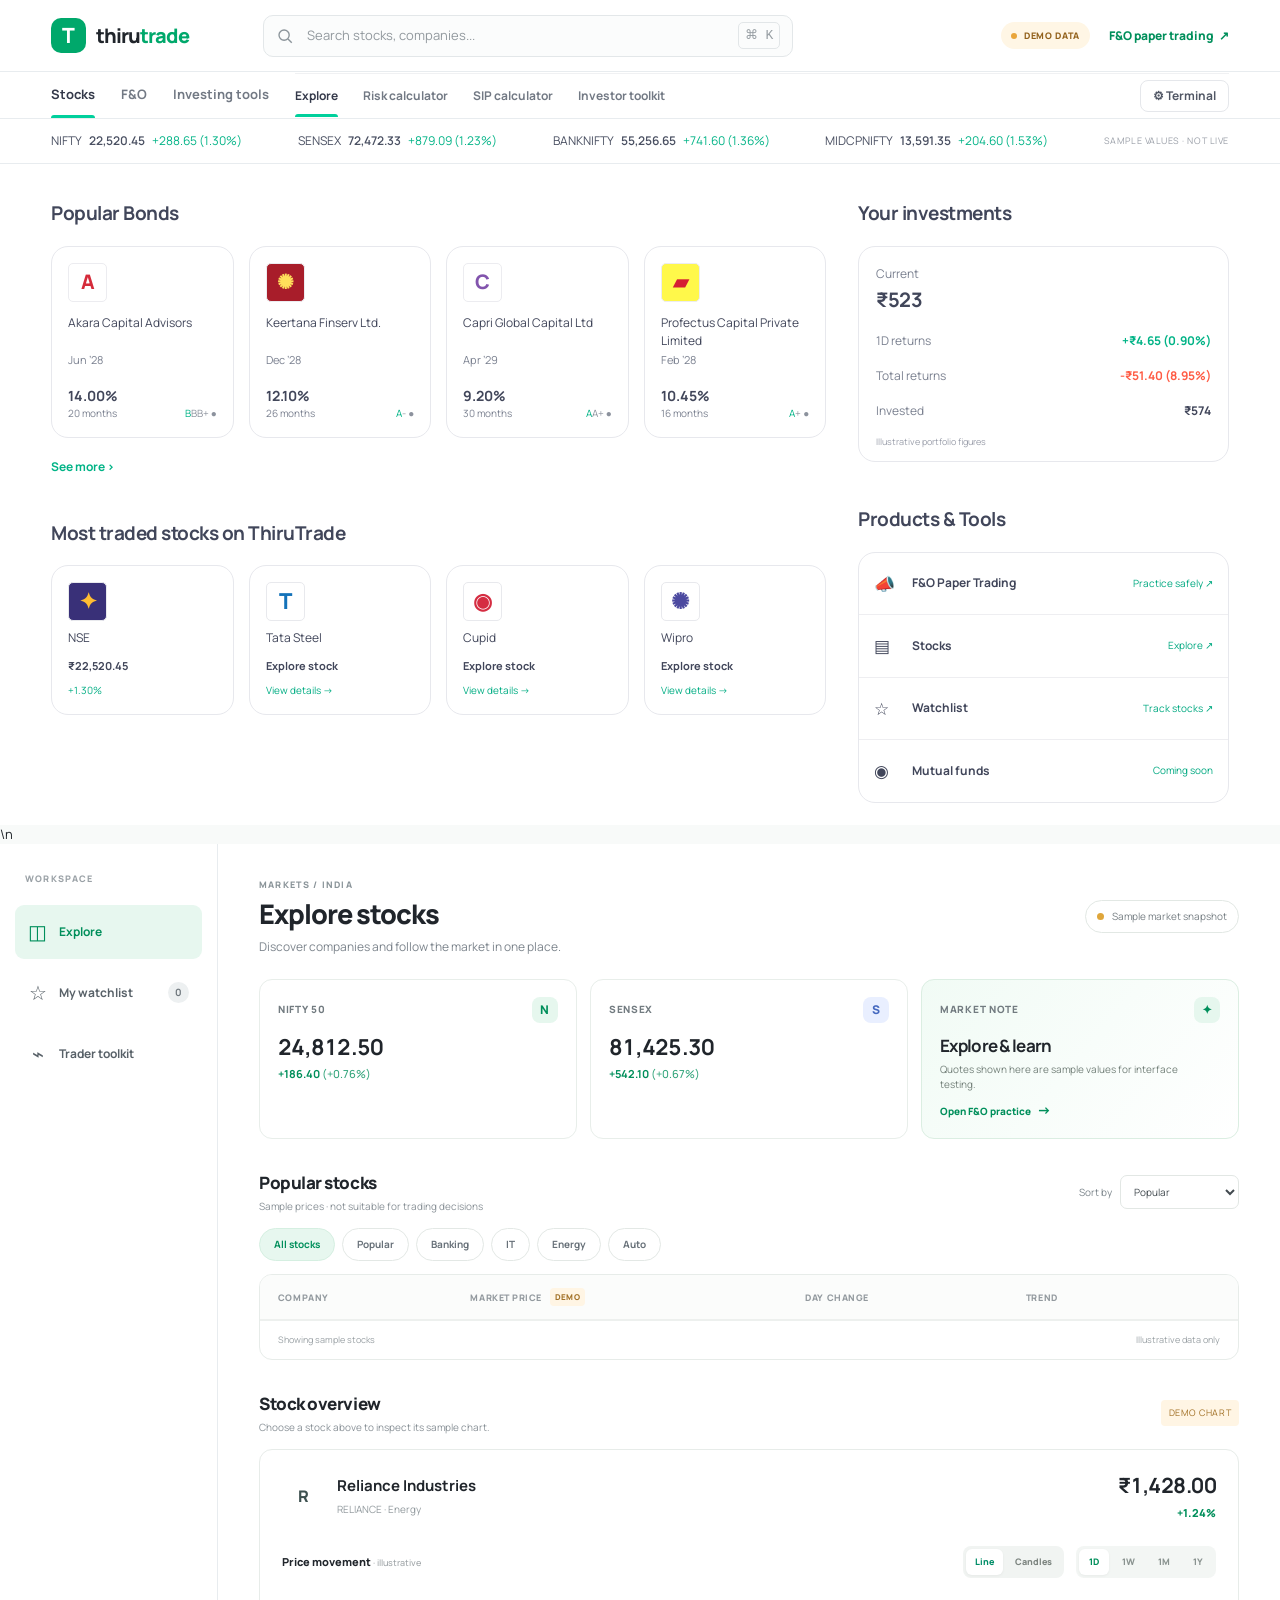
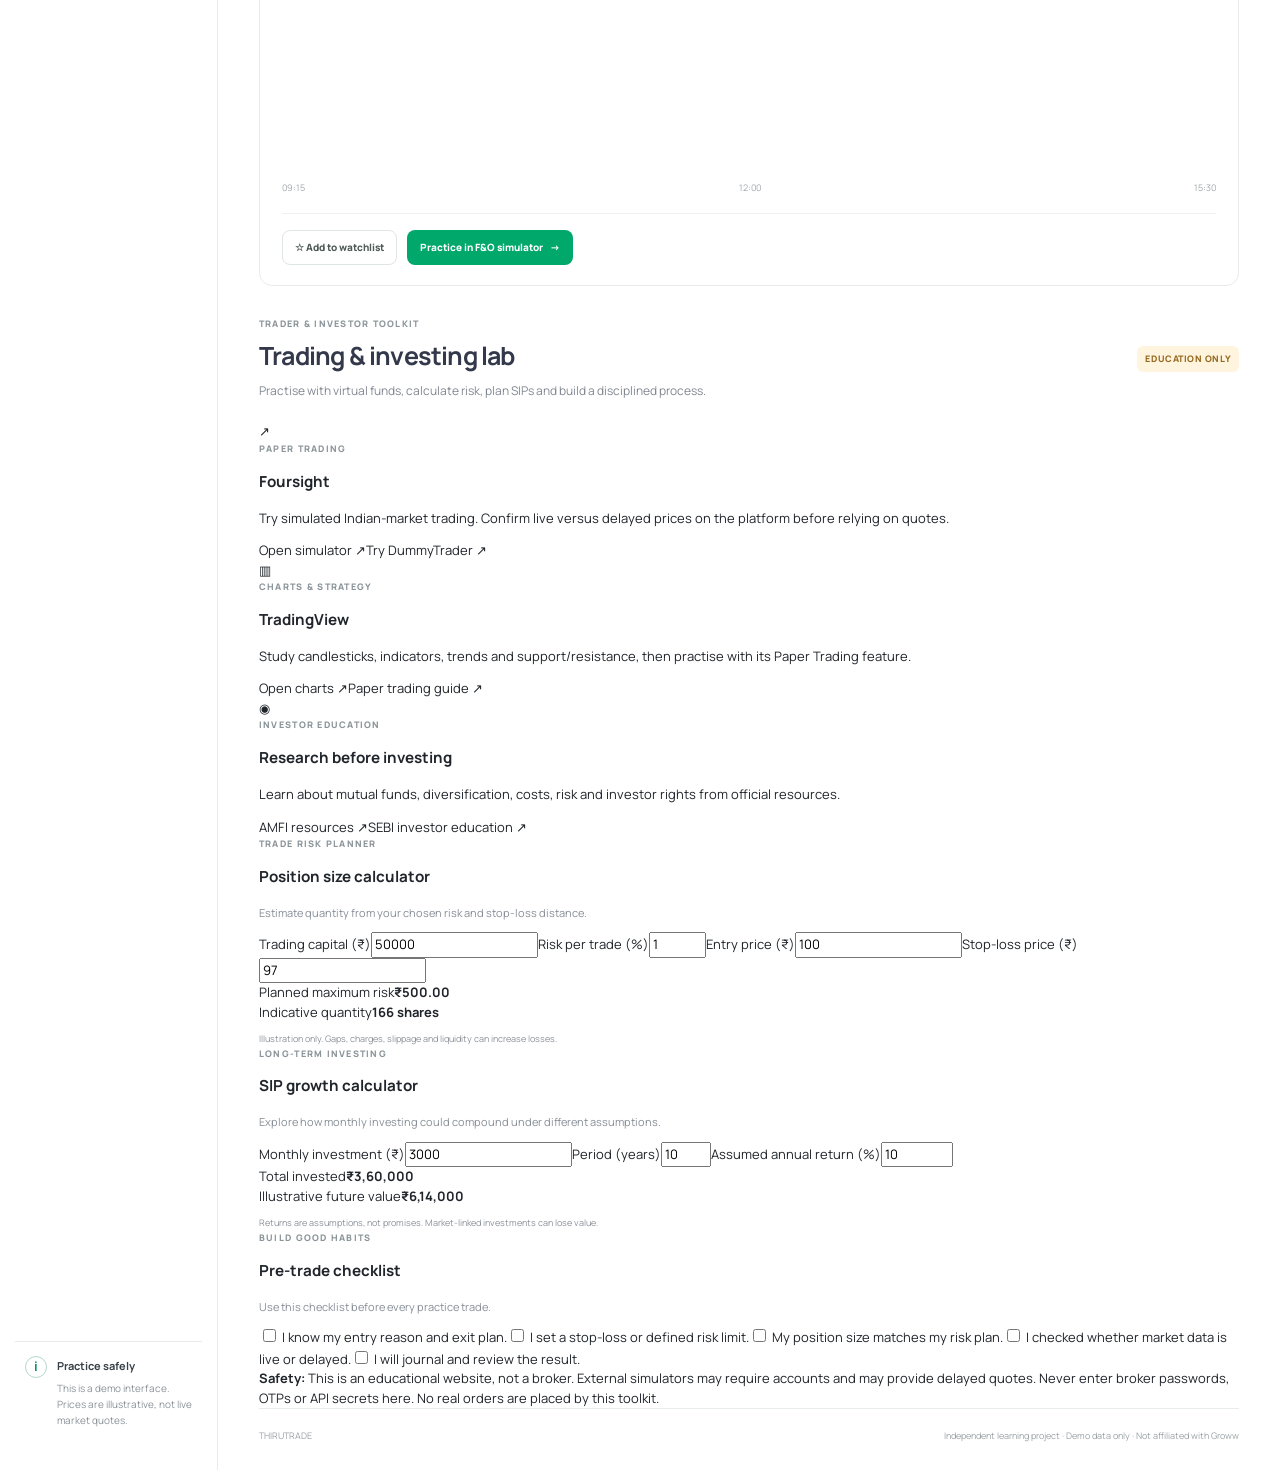
==== commit 2639f4c6: "Replace paper trading workspace with trader and investor toolkit" ====
--- a/index.html
+++ b/index.html
@@ -6,8 +6,8 @@
   <meta name="theme-color" content="#ffffff">
   <meta name="description" content="A stock market explore dashboard and paper trading practice interface.">
   <title>ThiruTrade — Explore Stocks</title>
-  <link rel="stylesheet" href="styles.css?v=20261011b">
-  <script src="script.js?v=20261011b" defer></script>
+  <link rel="stylesheet" href="styles.css?v=20261011c">
+  <script src="script.js?v=20261011c" defer></script>
 </head>
 <body>
   <header class="topbar">
@@ -21,7 +21,7 @@
   </header>
 
 
-  <nav class="groww-tabs" aria-label="Main navigation"><div class="groww-tabs-inner"><a class="active" href="./">Stocks</a><a href="fno-paper-trading/">F&amp;O</a><a href="#mutual-funds" data-workspace-link="fundsPanel">Mutual Funds</a><div class="subnav"><a class="active" href="./">Explore</a><a href="#holdings" data-workspace-link="holdingsPanel">Holdings</a><a href="#positions" data-workspace-link="positionsPanel">Positions</a><a href="#orders" data-workspace-link="ordersPanel">Orders</a><a href="#watchlist" data-workspace-link="watchlistPanel" data-view="watchlist">Watchlist</a><a class="terminal-link" href="#traderWorkspace" data-workspace-link="tradePanel">⚙ Terminal</a></div></div></nav>
+  <nav class="groww-tabs" aria-label="Main navigation"><div class="groww-tabs-inner"><a class="active" href="./">Stocks</a><a href="fno-paper-trading/">F&amp;O</a><a href="#traderWorkspace">Investing tools</a><div class="subnav"><a class="active" href="./">Explore</a><a href="#risk-planner">Risk calculator</a><a href="#sip-planner">SIP calculator</a><a href="#traderWorkspace">Investor toolkit</a><a class="terminal-link" href="#traderWorkspace" data-workspace-link="tradePanel">⚙ Terminal</a></div></div></nav>
   <div class="market-ticker" aria-label="Sample market indices"><span>NIFTY <strong>22,520.45</strong> <em>+288.65 (1.30%)</em></span><span>SENSEX <strong>72,472.33</strong> <em>+879.09 (1.23%)</em></span><span>BANKNIFTY <strong>55,256.65</strong> <em>+741.60 (1.36%)</em></span><span>MIDCPNIFTY <strong>13,591.35</strong> <em>+204.60 (1.53%)</em></span><span class="ticker-note">SAMPLE VALUES · NOT LIVE</span></div>
   <section class="groww-showcase" aria-label="Explore market products">
     <div class="showcase-main"><h2>Popular Bonds</h2><div class="bond-grid"><article class="bond-card"><span class="bond-logo red">A</span><p>Akara Capital Advisors</p><small>Jun ’28</small><strong>14.00%</strong><small>20 months <span class="rating">BBB+ ●</span></small></article><article class="bond-card"><span class="bond-logo yellow">✺</span><p>Keertana Finserv Ltd.</p><small>Dec ’28</small><strong>12.10%</strong><small>26 months <span class="rating">A- ●</span></small></article><article class="bond-card"><span class="bond-logo purple">C</span><p>Capri Global Capital Ltd</p><small>Apr ’29</small><strong>9.20%</strong><small>30 months <span class="rating">AA+ ●</span></small></article><article class="bond-card"><span class="bond-logo lime">▰</span><p>Profectus Capital Private Limited</p><small>Feb ’28</small><strong>10.45%</strong><small>16 months <span class="rating">A+ ●</span></small></article></div><a class="see-more" href="#stocks">See more ›</a>
@@ -33,7 +33,7 @@
       <p class="side-label">WORKSPACE</p>
       <button class="nav-item active" data-view="explore"><span class="nav-icon">◫</span> Explore</button>
       <button class="nav-item" data-view="watchlist"><span class="nav-icon">☆</span> My watchlist <span id="watchCount" class="nav-count">0</span></button>
-      <a class="nav-item" href="fno-paper-trading/"><span class="nav-icon">⌁</span> F&amp;O simulator <span class="external">↗</span></a>
+      <a class="nav-item" href="#traderWorkspace"><span class="nav-icon">⌁</span> Trader toolkit</a>
       <div class="sidebar-bottom"><div class="learn-icon">i</div><div><strong>Practice safely</strong><p>This is a demo interface. Prices are illustrative, not live market quotes.</p></div></div>
     </aside>
 
@@ -74,18 +74,21 @@
         </div>
       </section>
 
-      <section class="trader-workspace" id="traderWorkspace">
-        <div class="workspace-heading"><div><p class="eyebrow">YOUR DEMO ACCOUNT</p><h2>Trading workspace</h2><p>Practise like a trader or investor — every order here is simulated and never sent to a broker.</p></div><div class="cash-balance"><small>Available demo cash</small><strong id="demoCash">₹1,00,000.00</strong><button id="resetDemo" class="outline-button">Reset account</button></div></div>
-        <div class="workspace-tabs" role="tablist"><button class="workspace-tab active" data-panel="tradePanel">Trade</button><button class="workspace-tab" data-panel="holdingsPanel">Holdings</button><button class="workspace-tab" data-panel="positionsPanel">Positions</button><button class="workspace-tab" data-panel="ordersPanel">Orders</button><button class="workspace-tab" data-panel="watchlistPanel">Watchlist</button><button class="workspace-tab" data-panel="fundsPanel">Mutual funds</button><button class="workspace-tab" data-panel="fnoPanel">F&amp;O</button></div>
-        <div class="workspace-panel active" id="tradePanel"><div class="trade-grid"><div class="trade-ticket"><h3>Place a paper trade</h3><p class="panel-hint">Demo order ticket · no real money</p><label for="tradeSymbol">Stock</label><select id="tradeSymbol"><option value="RELIANCE">Reliance Industries (RELIANCE)</option><option value="HDFCBANK">HDFC Bank (HDFCBANK)</option><option value="TCS">TCS (TCS)</option><option value="INFY">Infosys (INFY)</option><option value="ICICIBANK">ICICI Bank (ICICIBANK)</option><option value="BHARTIARTL">Bharti Airtel (BHARTIARTL)</option><option value="TATAMOTORS">Tata Motors (TATAMOTORS)</option><option value="SBIN">State Bank of India (SBIN)</option><option value="ITC">ITC (ITC)</option><option value="LT">Larsen &amp; Toubro (LT)</option><option value="MARUTI">Maruti Suzuki (MARUTI)</option><option value="ONGC">ONGC (ONGC)</option></select><div class="ticket-price"><span>Reference price</span><strong id="ticketPrice">₹1,428.00</strong></div><label for="tradeSide">Action</label><div class="trade-sides"><button type="button" class="side-buy active" data-side="BUY">BUY</button><button type="button" class="side-sell" data-side="SELL">SELL</button></div><label for="tradeProduct">Product</label><select id="tradeProduct"><option value="DELIVERY">Delivery (investment)</option><option value="INTRADAY">Intraday (same-day practice)</option></select><label for="tradeQty">Quantity</label><input id="tradeQty" type="number" min="1" step="1" value="1"><div class="ticket-price"><span>Estimated order value</span><strong id="orderValue">₹1,428.00</strong></div><button id="placePaperOrder" class="paper-order-button">Place demo buy order</button><small class="ticket-warning">Paper trading only. Prices may be sample values. No brokerage, taxes or slippage are simulated yet.</small></div><div class="trade-info"><div class="learn-banner"><span>🧠</span><div><strong>Learn before you trade</strong><p>Use the ticket to practise order entry, then review your holdings, open positions and order history below.</p></div></div><h3>Order types to learn</h3><div class="learning-list"><div><b>Market order</b><p>Attempts to execute at the available market price.</p></div><div><b>Limit order</b><p>Sets the maximum buy price or minimum sell price.</p></div><div><b>Stop-loss</b><p>A trigger intended to help limit losses; execution price is not guaranteed.</p></div><div><b>Delivery vs intraday</b><p>Delivery is for holding; intraday practice is intended to close within the same session.</p></div></div></div></div></div>
-        <div class="workspace-panel" id="holdingsPanel"><div class="panel-title-row"><div><h3>Holdings</h3><p>Demo delivery stocks you have bought and not sold.</p></div><span class="demo-label">PAPER ACCOUNT</span></div><div class="workspace-table-wrap"><table class="workspace-table"><thead><tr><th>Instrument</th><th>Qty</th><th>Avg. cost</th><th>Current value</th><th>P&amp;L</th></tr></thead><tbody id="holdingsRows"></tbody></table></div></div>
-        <div class="workspace-panel" id="positionsPanel"><div class="panel-title-row"><div><h3>Positions</h3><p>Intraday practice trades and today's simulated exposure.</p></div><span class="demo-label">PAPER ACCOUNT</span></div><div class="workspace-table-wrap"><table class="workspace-table"><thead><tr><th>Instrument</th><th>Qty</th><th>Avg. cost</th><th>LTP (demo)</th><th>Unrealised P&amp;L</th><th></th></tr></thead><tbody id="positionsRows"></tbody></table></div></div>
-        <div class="workspace-panel" id="ordersPanel"><div class="panel-title-row"><div><h3>Orders</h3><p>Every simulated order, including rejected or completed practice orders.</p></div><button id="clearOrders" class="outline-button">Clear history</button></div><div class="workspace-table-wrap"><table class="workspace-table"><thead><tr><th>Time</th><th>Instrument</th><th>Type</th><th>Qty</th><th>Price</th><th>Status</th></tr></thead><tbody id="ordersRows"></tbody></table></div></div>
-        <div class="workspace-panel" id="watchlistPanel"><div class="panel-title-row"><div><h3>My watchlist</h3><p>Saved stocks in this browser.</p></div></div><div id="watchlistCards" class="watchlist-cards"></div></div>
-        <div class="workspace-panel" id="fundsPanel"><div class="panel-title-row"><div><h3>Mutual funds explorer</h3><p>Educational sample fund cards. NAVs and returns below are illustrative, not live data.</p></div><span class="demo-label">DEMO DATA</span></div><div class="fund-grid"><article><span class="fund-logo">N</span><h4>Nifty 50 Index Fund</h4><p>Index · Direct Growth</p><strong>Sample NAV ₹245.20</strong><small>Tracks a broad large-cap index</small><button data-fund="Nifty 50 Index Fund">Add to learning list</button></article><article><span class="fund-logo blue-fund">F</span><h4>Flexi Cap Fund</h4><p>Equity · Direct Growth</p><strong>Sample NAV ₹86.45</strong><small>Flexible market-cap allocation</small><button data-fund="Flexi Cap Fund">Add to learning list</button></article><article><span class="fund-logo gold-fund">D</span><h4>Short Duration Debt Fund</h4><p>Debt · Direct Growth</p><strong>Sample NAV ₹32.18</strong><small>Interest-rate and credit risk apply</small><button data-fund="Short Duration Debt Fund">Add to learning list</button></article></div><p id="fundLearningList" class="panel-hint">Your fund learning list is empty.</p><p class="risk-note">Mutual funds can lose value. Past performance does not guarantee future returns. These sample funds are not recommendations.</p></div>
-        <div class="workspace-panel" id="fnoPanel"><div class="fno-learning"><div><p class="eyebrow">DERIVATIVES PRACTICE</p><h3>Futures &amp; Options simulator</h3><p>Learn calls, puts, expiry, strike price, lot size, margin and payoff without placing a real order.</p><ul><li>Understand call and put option basics</li><li>Practise paper positions and track risk</li><li>Study max loss, breakeven and expiry effects</li></ul><p class="risk-note">F&amp;O is high risk and can cause rapid losses. Start with learning and paper practice only.</p><a class="solid-link" href="fno-paper-trading/">Open F&amp;O paper simulator ↗</a></div><div class="fno-icon">F&amp;O</div></div></div>
-      </section>
-\n      <footer><span>THIRUTRADE</span><span>Independent learning project · Demo data only · Not affiliated with Groww</span></footer>
+      <section class="investor-tools" id="traderWorkspace">
+<div class="workspace-heading"><div><p class="eyebrow">TRADER &amp; INVESTOR TOOLKIT</p><h2>Trading &amp; investing lab</h2><p>Practise with virtual funds, calculate risk, plan SIPs and build a disciplined process.</p></div><span class="demo-label">EDUCATION ONLY</span></div>
+<div class="tool-cards">
+<article class="tool-card"><div class="tool-icon">↗</div><p class="eyebrow">PAPER TRADING</p><h3>Foursight</h3><p>Try simulated Indian-market trading. Confirm live versus delayed prices on the platform before relying on quotes.</p><a class="tool-link" href="https://foursight.harshiyer.in/" target="_blank" rel="noopener">Open simulator ↗</a><a class="text-link" href="https://dummytrader.in/" target="_blank" rel="noopener">Try DummyTrader ↗</a></article>
+<article class="tool-card"><div class="tool-icon">▥</div><p class="eyebrow">CHARTS &amp; STRATEGY</p><h3>TradingView</h3><p>Study candlesticks, indicators, trends and support/resistance, then practise with its Paper Trading feature.</p><a class="tool-link" href="https://www.tradingview.com/chart/" target="_blank" rel="noopener">Open charts ↗</a><a class="text-link" href="https://in.tradingview.com/support/solutions/43000516466-paper-trading-main-functionality/" target="_blank" rel="noopener">Paper trading guide ↗</a></article>
+<article class="tool-card"><div class="tool-icon">◉</div><p class="eyebrow">INVESTOR EDUCATION</p><h3>Research before investing</h3><p>Learn about mutual funds, diversification, costs, risk and investor rights from official resources.</p><a class="tool-link" href="https://www.amfiindia.com/" target="_blank" rel="noopener">AMFI resources ↗</a><a class="text-link" href="https://investor.sebi.gov.in/" target="_blank" rel="noopener">SEBI investor education ↗</a></article>
+</div>
+<div class="calculator-grid">
+<article class="calculator-card" id="risk-planner"><p class="eyebrow">TRADE RISK PLANNER</p><h3>Position size calculator</h3><p class="panel-hint">Estimate quantity from your chosen risk and stop-loss distance.</p><label for="capitalInput">Trading capital (₹)</label><input id="capitalInput" type="number" min="1" value="50000"><label for="riskInput">Risk per trade (%)</label><input id="riskInput" type="number" min="0.1" max="5" step="0.1" value="1"><label for="entryInput">Entry price (₹)</label><input id="entryInput" type="number" min="0.01" step="0.05" value="100"><label for="stopInput">Stop-loss price (₹)</label><input id="stopInput" type="number" min="0.01" step="0.05" value="97"><div class="calc-result"><span>Planned maximum risk</span><strong id="riskAmount">₹500.00</strong></div><div class="calc-result"><span>Indicative quantity</span><strong id="positionQty">166 shares</strong></div><small class="ticket-warning">Illustration only. Gaps, charges, slippage and liquidity can increase losses.</small></article>
+<article class="calculator-card" id="sip-planner"><p class="eyebrow">LONG-TERM INVESTING</p><h3>SIP growth calculator</h3><p class="panel-hint">Explore how monthly investing could compound under different assumptions.</p><label for="sipInput">Monthly investment (₹)</label><input id="sipInput" type="number" min="0" value="3000"><label for="yearsInput">Period (years)</label><input id="yearsInput" type="number" min="1" max="50" value="10"><label for="returnInput">Assumed annual return (%)</label><input id="returnInput" type="number" min="-99" max="40" step="0.5" value="10"><div class="calc-result"><span>Total invested</span><strong id="sipInvested">₹3,60,000</strong></div><div class="calc-result"><span>Illustrative future value</span><strong id="sipFuture">₹6,14,000</strong></div><small class="ticket-warning">Returns are assumptions, not promises. Market-linked investments can lose value.</small></article>
+</div>
+<div class="checklist-card"><div><p class="eyebrow">BUILD GOOD HABITS</p><h3>Pre-trade checklist</h3><p class="panel-hint">Use this checklist before every practice trade.</p></div><div class="checklist-items"><label><input type="checkbox"> I know my entry reason and exit plan.</label><label><input type="checkbox"> I set a stop-loss or defined risk limit.</label><label><input type="checkbox"> My position size matches my risk plan.</label><label><input type="checkbox"> I checked whether market data is live or delayed.</label><label><input type="checkbox"> I will journal and review the result.</label></div></div>
+<div class="resource-note"><strong>Safety:</strong> This is an educational website, not a broker. External simulators may require accounts and may provide delayed quotes. Never enter broker passwords, OTPs or API secrets here. No real orders are placed by this toolkit.</div>
+</section>
+<footer><span>THIRUTRADE</span><span>Independent learning project · Demo data only · Not affiliated with Groww</span></footer>
     </main>
   </div>
   <div id="toast" class="toast" role="status" aria-live="polite"></div>
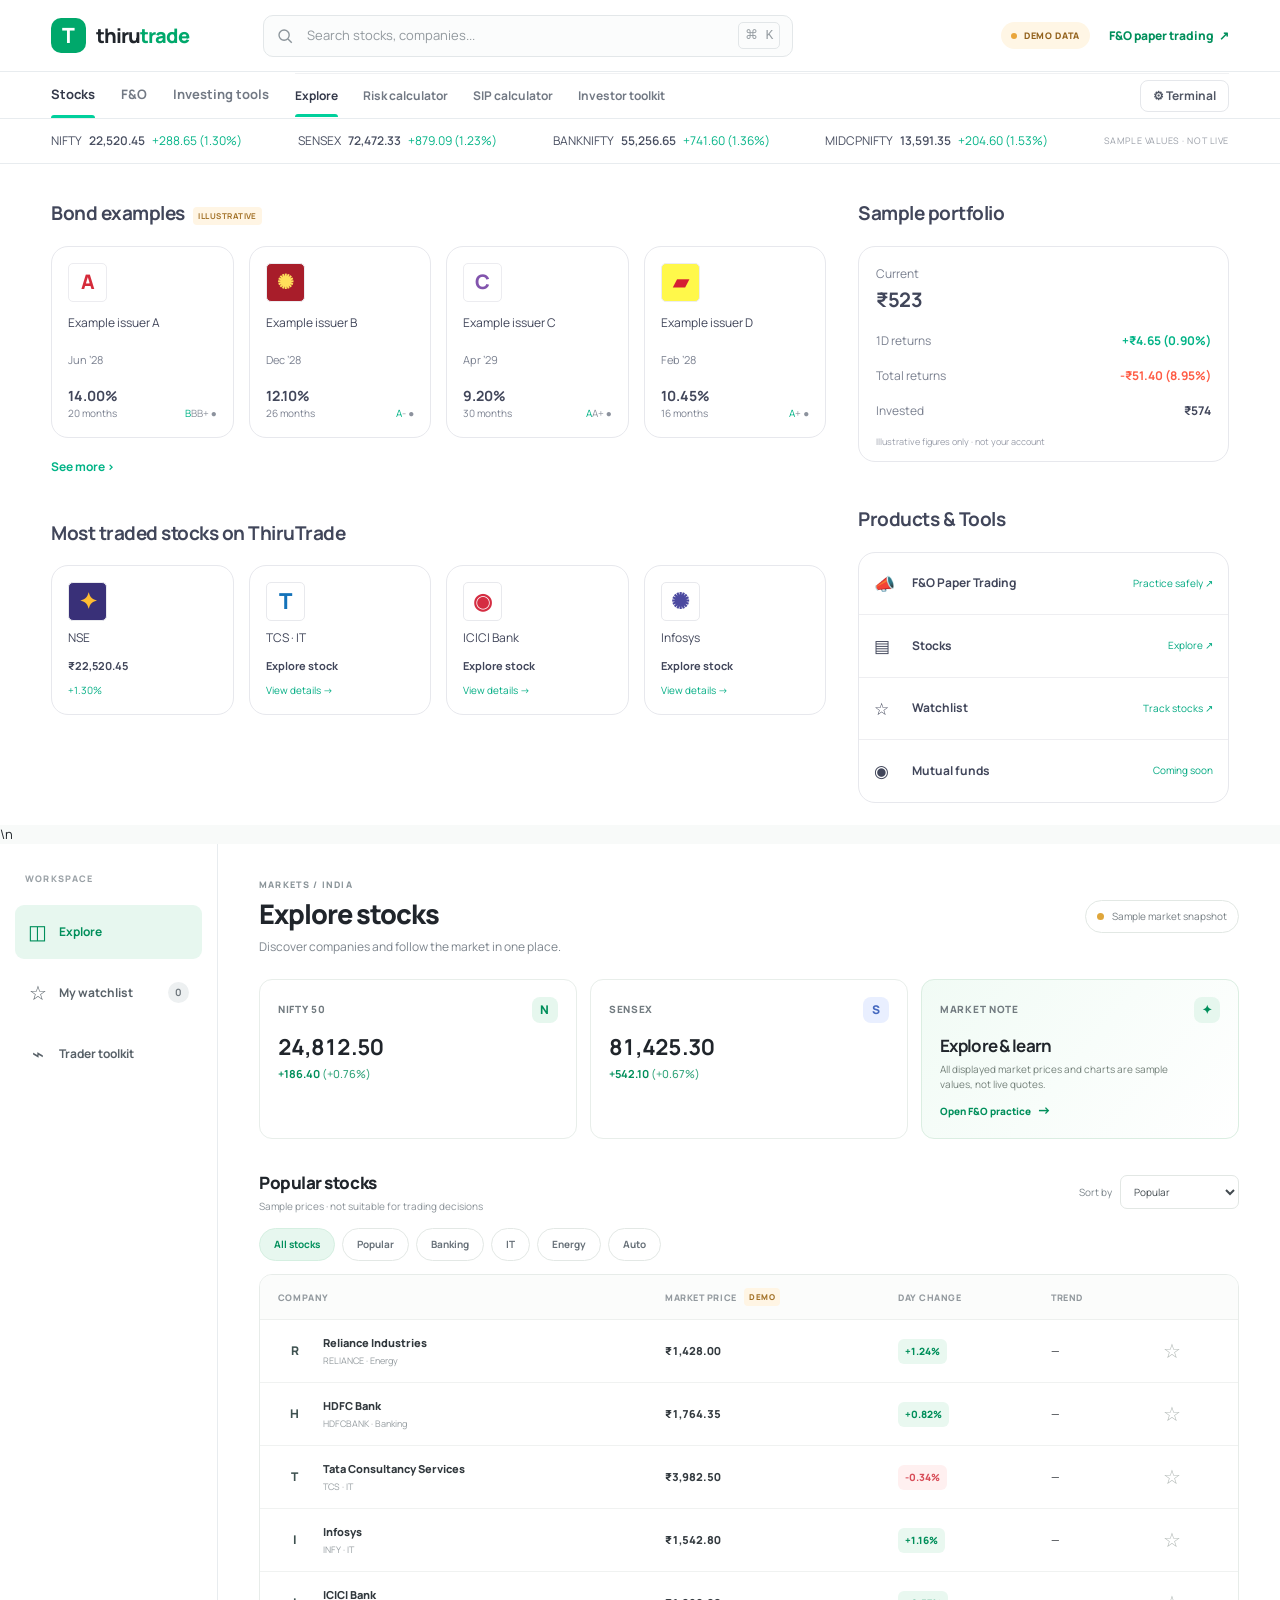
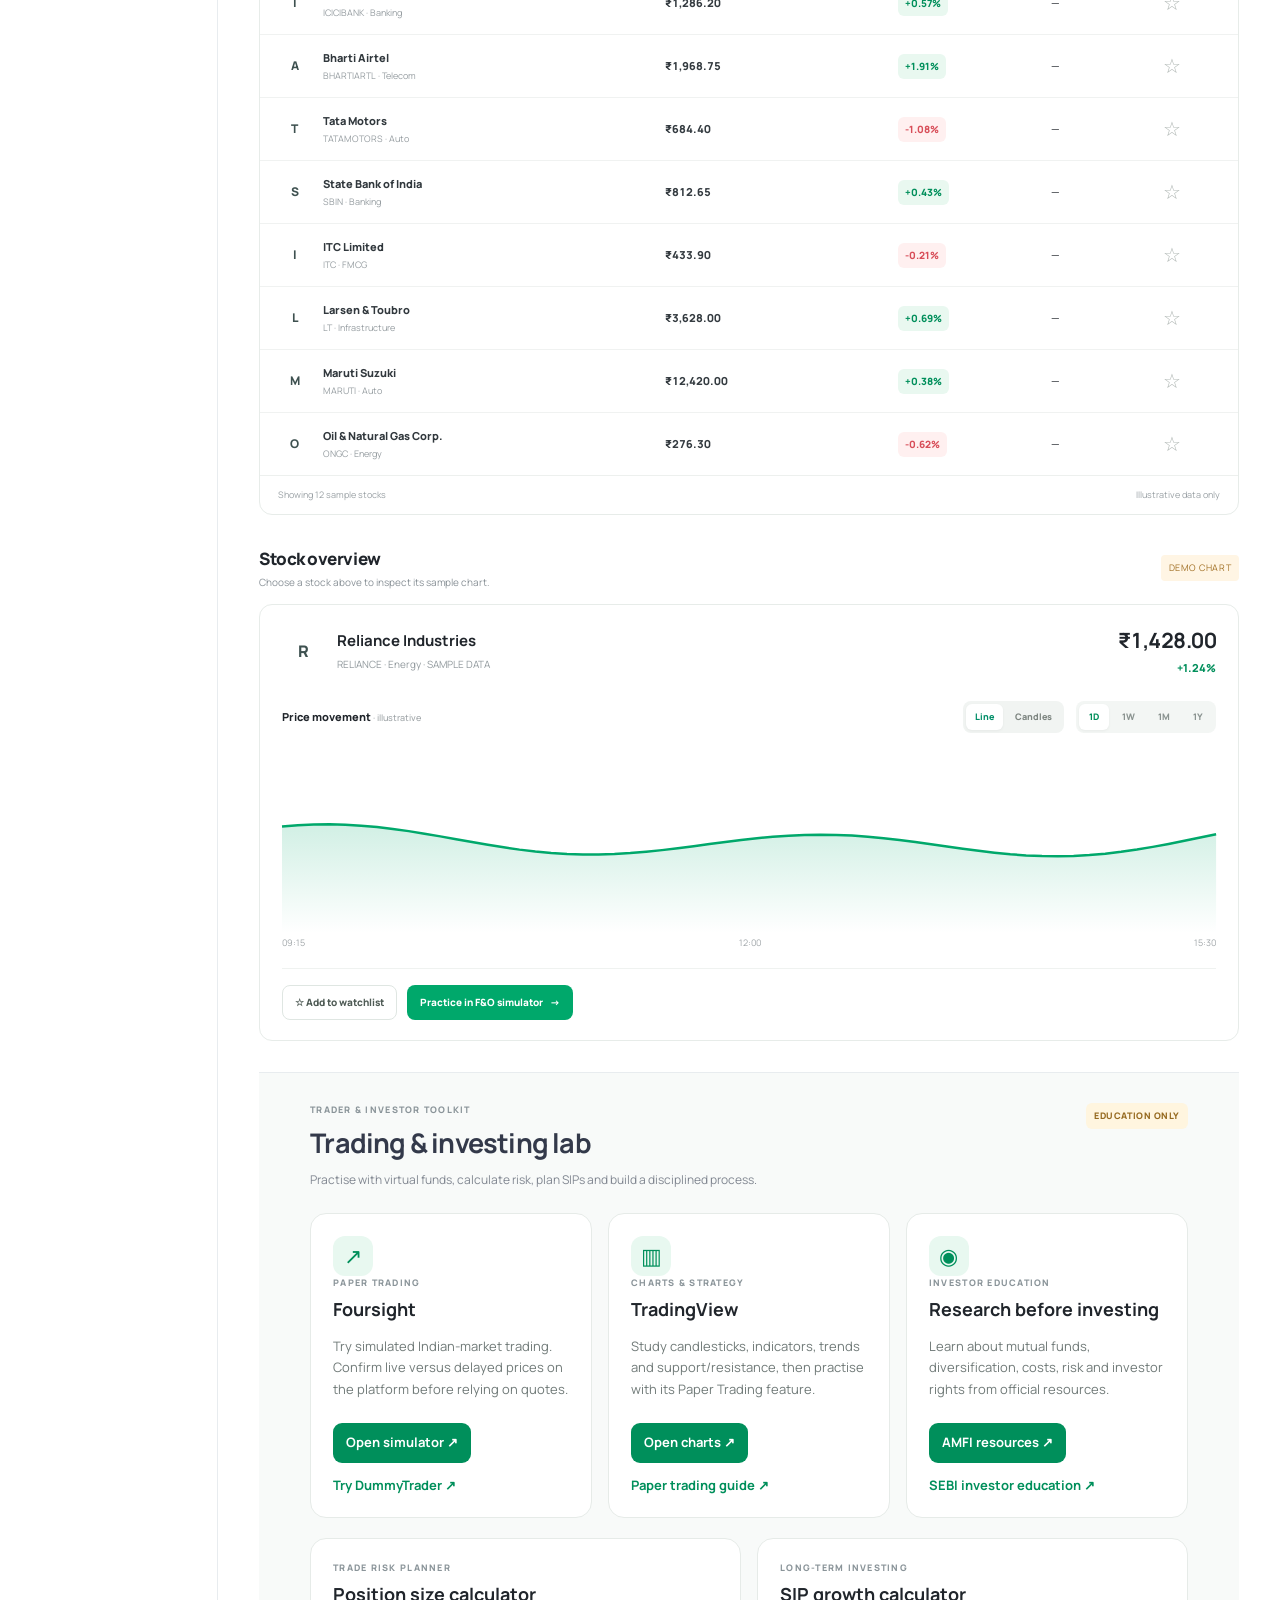
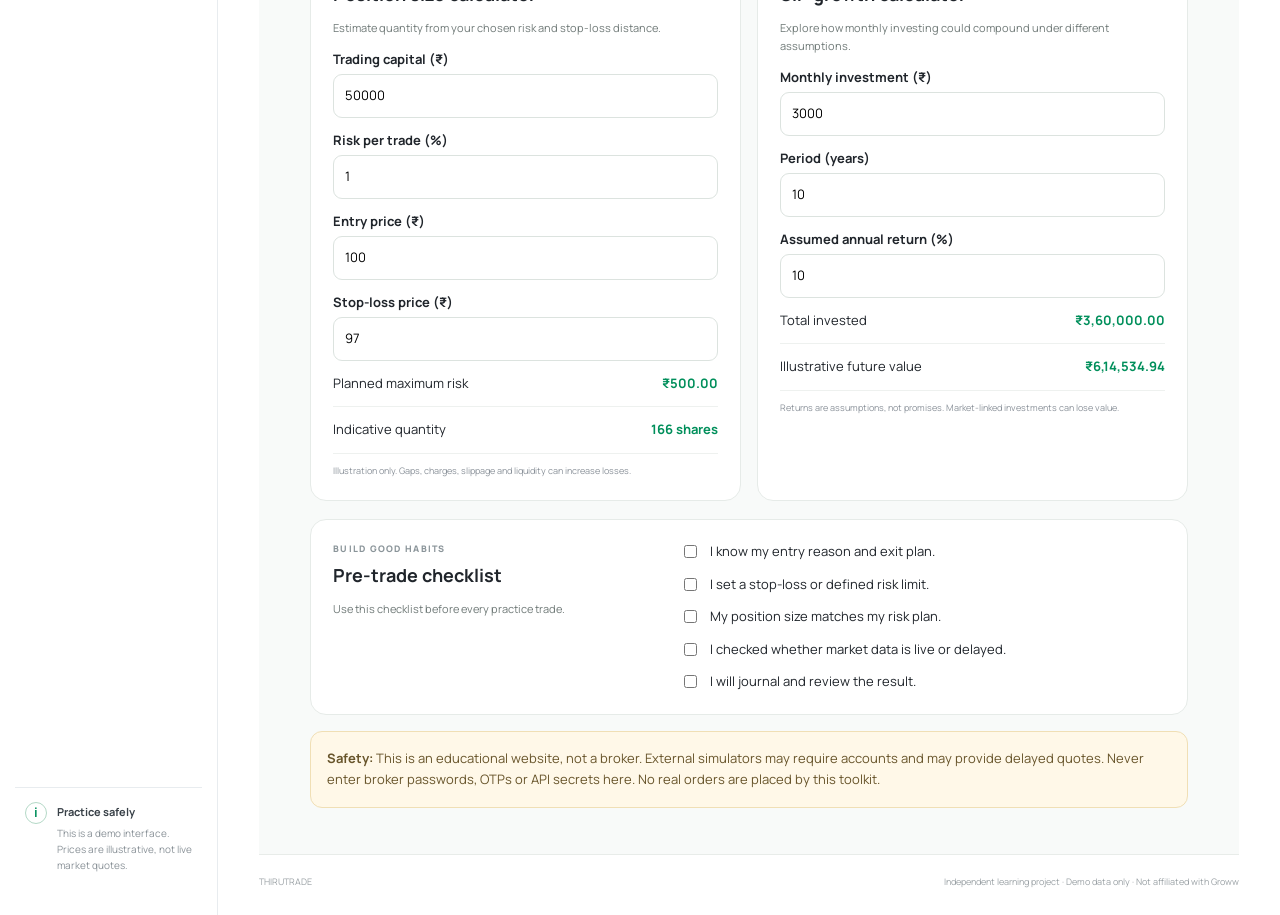
==== commit 6cdcadfe: "Clarify sample portfolio and fix stock card labels" ====
--- a/index.html
+++ b/index.html
@@ -6,8 +6,8 @@
   <meta name="theme-color" content="#ffffff">
   <meta name="description" content="A stock market explore dashboard and paper trading practice interface.">
   <title>ThiruTrade — Explore Stocks</title>
-  <link rel="stylesheet" href="styles.css?v=20261011c">
-  <script src="script.js?v=20261011c" defer></script>
+  <link rel="stylesheet" href="styles.css?v=20261011d">
+  <script src="script.js?v=20261011d" defer></script>
 </head>
 <body>
   <header class="topbar">
@@ -24,9 +24,9 @@
   <nav class="groww-tabs" aria-label="Main navigation"><div class="groww-tabs-inner"><a class="active" href="./">Stocks</a><a href="fno-paper-trading/">F&amp;O</a><a href="#traderWorkspace">Investing tools</a><div class="subnav"><a class="active" href="./">Explore</a><a href="#risk-planner">Risk calculator</a><a href="#sip-planner">SIP calculator</a><a href="#traderWorkspace">Investor toolkit</a><a class="terminal-link" href="#traderWorkspace" data-workspace-link="tradePanel">⚙ Terminal</a></div></div></nav>
   <div class="market-ticker" aria-label="Sample market indices"><span>NIFTY <strong>22,520.45</strong> <em>+288.65 (1.30%)</em></span><span>SENSEX <strong>72,472.33</strong> <em>+879.09 (1.23%)</em></span><span>BANKNIFTY <strong>55,256.65</strong> <em>+741.60 (1.36%)</em></span><span>MIDCPNIFTY <strong>13,591.35</strong> <em>+204.60 (1.53%)</em></span><span class="ticker-note">SAMPLE VALUES · NOT LIVE</span></div>
   <section class="groww-showcase" aria-label="Explore market products">
-    <div class="showcase-main"><h2>Popular Bonds</h2><div class="bond-grid"><article class="bond-card"><span class="bond-logo red">A</span><p>Akara Capital Advisors</p><small>Jun ’28</small><strong>14.00%</strong><small>20 months <span class="rating">BBB+ ●</span></small></article><article class="bond-card"><span class="bond-logo yellow">✺</span><p>Keertana Finserv Ltd.</p><small>Dec ’28</small><strong>12.10%</strong><small>26 months <span class="rating">A- ●</span></small></article><article class="bond-card"><span class="bond-logo purple">C</span><p>Capri Global Capital Ltd</p><small>Apr ’29</small><strong>9.20%</strong><small>30 months <span class="rating">AA+ ●</span></small></article><article class="bond-card"><span class="bond-logo lime">▰</span><p>Profectus Capital Private Limited</p><small>Feb ’28</small><strong>10.45%</strong><small>16 months <span class="rating">A+ ●</span></small></article></div><a class="see-more" href="#stocks">See more ›</a>
-      <h2 class="traded-title" id="stocks">Most traded stocks on ThiruTrade</h2><div class="traded-grid"><button class="traded-card" data-quick-stock="RELIANCE"><span class="stock-badge multicolor">✦</span><span>NSE</span><strong>₹22,520.45</strong><em>+1.30%</em></button><button class="traded-card" data-quick-stock="TCS"><span class="stock-badge blue">T</span><span>Tata Steel</span><strong>Explore stock</strong><em>View details →</em></button><button class="traded-card" data-quick-stock="ICICIBANK"><span class="stock-badge red">◉</span><span>Cupid</span><strong>Explore stock</strong><em>View details →</em></button><button class="traded-card" data-quick-stock="INFY"><span class="stock-badge rainbow">✺</span><span>Wipro</span><strong>Explore stock</strong><em>View details →</em></button></div></div>
-    <aside class="showcase-side"><h2>Your investments</h2><div class="investment-card"><small>Current</small><strong>₹523</strong><div><span>1D returns</span><em>+₹4.65 (0.90%)</em></div><div><span>Total returns</span><em class="loss">-₹51.40 (8.95%)</em></div><div><span>Invested</span><b>₹574</b></div><p>Illustrative portfolio figures</p></div><h2 class="tools-title">Products &amp; Tools</h2><div class="tools-card"><a href="fno-paper-trading/"><span>📣</span><b>F&amp;O Paper Trading</b><small>Practice safely ↗</small></a><a href="#stocks"><span>▤</span><b>Stocks</b><small>Explore ↗</small></a><a href="#watchlist"><span>☆</span><b>Watchlist</b><small>Track stocks ↗</small></a><a href="#mutual-funds"><span>◉</span><b>Mutual funds</b><small>Coming soon</small></a></div></aside>
+    <div class="showcase-main"><h2>Bond examples <span class="demo-mark">ILLUSTRATIVE</span></h2><div class="bond-grid"><article class="bond-card"><span class="bond-logo red">A</span><p>Example issuer A</p><small>Jun ’28</small><strong>14.00%</strong><small>20 months <span class="rating">BBB+ ●</span></small></article><article class="bond-card"><span class="bond-logo yellow">✺</span><p>Example issuer B</p><small>Dec ’28</small><strong>12.10%</strong><small>26 months <span class="rating">A- ●</span></small></article><article class="bond-card"><span class="bond-logo purple">C</span><p>Example issuer C</p><small>Apr ’29</small><strong>9.20%</strong><small>30 months <span class="rating">AA+ ●</span></small></article><article class="bond-card"><span class="bond-logo lime">▰</span><p>Example issuer D</p><small>Feb ’28</small><strong>10.45%</strong><small>16 months <span class="rating">A+ ●</span></small></article></div><a class="see-more" href="#stocks">See more ›</a>
+      <h2 class="traded-title" id="stocks">Most traded stocks on ThiruTrade</h2><div class="traded-grid"><button class="traded-card" data-quick-stock="RELIANCE"><span class="stock-badge multicolor">✦</span><span>NSE</span><strong>₹22,520.45</strong><em>+1.30%</em></button><button class="traded-card" data-quick-stock="TCS"><span class="stock-badge blue">T</span><span>TCS · IT</span><strong>Explore stock</strong><em>View details →</em></button><button class="traded-card" data-quick-stock="ICICIBANK"><span class="stock-badge red">◉</span><span>ICICI Bank</span><strong>Explore stock</strong><em>View details →</em></button><button class="traded-card" data-quick-stock="INFY"><span class="stock-badge rainbow">✺</span><span>Infosys</span><strong>Explore stock</strong><em>View details →</em></button></div></div>
+    <aside class="showcase-side"><h2>Sample portfolio</h2><div class="investment-card"><small>Current</small><strong>₹523</strong><div><span>1D returns</span><em>+₹4.65 (0.90%)</em></div><div><span>Total returns</span><em class="loss">-₹51.40 (8.95%)</em></div><div><span>Invested</span><b>₹574</b></div><p>Illustrative figures only · not your account</p></div><h2 class="tools-title">Products &amp; Tools</h2><div class="tools-card"><a href="fno-paper-trading/"><span>📣</span><b>F&amp;O Paper Trading</b><small>Practice safely ↗</small></a><a href="#stocks"><span>▤</span><b>Stocks</b><small>Explore ↗</small></a><a href="#watchlist"><span>☆</span><b>Watchlist</b><small>Track stocks ↗</small></a><a href="#mutual-funds"><span>◉</span><b>Mutual funds</b><small>Coming soon</small></a></div></aside>
   </section>
 \n  <div class="layout">
     <aside class="sidebar">
@@ -43,7 +43,7 @@
       <section class="index-grid" aria-label="Market index overview">
         <article class="index-card"><div class="index-top"><span>NIFTY 50</span><span class="index-symbol">N</span></div><strong>24,812.50</strong><div id="niftyChange" class="index-change positive">+186.40 <span>(+0.76%)</span></div><div class="sparkline" data-spark="nifty"></div></article>
         <article class="index-card"><div class="index-top"><span>SENSEX</span><span class="index-symbol sensex">S</span></div><strong>81,425.30</strong><div id="sensexChange" class="index-change positive">+542.10 <span>(+0.67%)</span></div><div class="sparkline" data-spark="sensex"></div></article>
-        <article class="index-card market-note"><div class="index-top"><span>MARKET NOTE</span><span class="note-symbol">✦</span></div><strong>Explore &amp; learn</strong><p>Quotes shown here are sample values for interface testing.</p><a href="fno-paper-trading/">Open F&amp;O practice <span>→</span></a></article>
+        <article class="index-card market-note"><div class="index-top"><span>MARKET NOTE</span><span class="note-symbol">✦</span></div><strong>Explore &amp; learn</strong><p>All displayed market prices and charts are sample values, not live quotes.</p><a href="fno-paper-trading/">Open F&amp;O practice <span>→</span></a></article>
       </section>
 
       <section class="content-section">
--- a/styles.css
+++ b/styles.css
@@ -34,3 +34,6 @@
 
 .chart-controls{display:flex;align-items:center;gap:12px}.chart-type-tabs{display:flex;gap:3px;padding:3px;background:#f1f4f2;border-radius:8px}.chart-type-tab{border:0;border-radius:6px;background:transparent;color:#7d8580;padding:6px 9px;font-size:9px;font-weight:800}.chart-type-tab.active{background:#fff;color:#008e68;box-shadow:0 1px 3px #0000000c}.chart-empty{font-size:11px;color:#8b9298;text-align:center;padding:45px}.chart-wrap svg{display:block}.chart-wrap{min-height:130px}
 @media(max-width:520px){.chart-controls{gap:5px;flex-wrap:wrap;justify-content:flex-end}.chart-type-tab{padding:6px 7px}.chart-toolbar{align-items:flex-start}.chart-label{padding-top:7px}}
+
+/* Trader/investor toolkit */
+.investor-tools{padding:30px clamp(18px,4vw,58px) 46px;background:#f8faf9;border-top:1px solid #e8ecef}.investor-tools .workspace-heading{display:flex;justify-content:space-between;gap:20px;align-items:start;margin-bottom:24px}.investor-tools .workspace-heading h2{font-size:27px;margin:5px 0}.tool-cards{display:grid;grid-template-columns:repeat(3,minmax(0,1fr));gap:16px;margin-bottom:20px}.tool-card,.calculator-card,.checklist-card{background:#fff;border:1px solid #e6ebe8;border-radius:16px;padding:22px;min-width:0}.tool-icon{width:40px;height:40px;display:grid;place-items:center;background:#e8f8f0;color:#008f5b;border-radius:12px;font-size:22px}.tool-card h3,.calculator-card h3,.checklist-card h3{font-size:18px;margin:5px 0 10px}.tool-card p:not(.eyebrow),.calculator-card .panel-hint,.checklist-card .panel-hint{color:#707a78;line-height:1.65}.tool-link{display:inline-block;margin-top:10px;background:#008f5b;color:white;padding:10px 13px;border-radius:9px;font-weight:700}.text-link{display:block;color:#008f5b;margin-top:13px;font-weight:700}.calculator-grid{display:grid;grid-template-columns:repeat(2,minmax(0,1fr));gap:16px;margin-bottom:18px}.calculator-card label{display:block;margin:13px 0 5px;font-weight:700}.calculator-card input{width:100%;border:1px solid #dce3df;border-radius:9px;padding:11px;background:#fff}.calc-result{display:flex;justify-content:space-between;gap:12px;padding:13px 0;border-bottom:1px solid #eef1ef}.calc-result strong{color:#008f5b;text-align:right}.checklist-card{display:grid;grid-template-columns:.8fr 1.2fr;gap:24px}.checklist-items{display:grid;gap:13px}.checklist-items label{display:flex;gap:10px;align-items:flex-start}.checklist-items input{accent-color:#008f5b}.resource-note{margin-top:16px;padding:16px;border-radius:12px;background:#fff8e8;border:1px solid #f0dfb5;color:#68552b;line-height:1.65}@media(max-width:900px){.tool-cards,.calculator-grid{grid-template-columns:1fr}.checklist-card{grid-template-columns:1fr}.investor-tools{padding:22px 16px}.investor-tools .workspace-heading{flex-direction:column}}
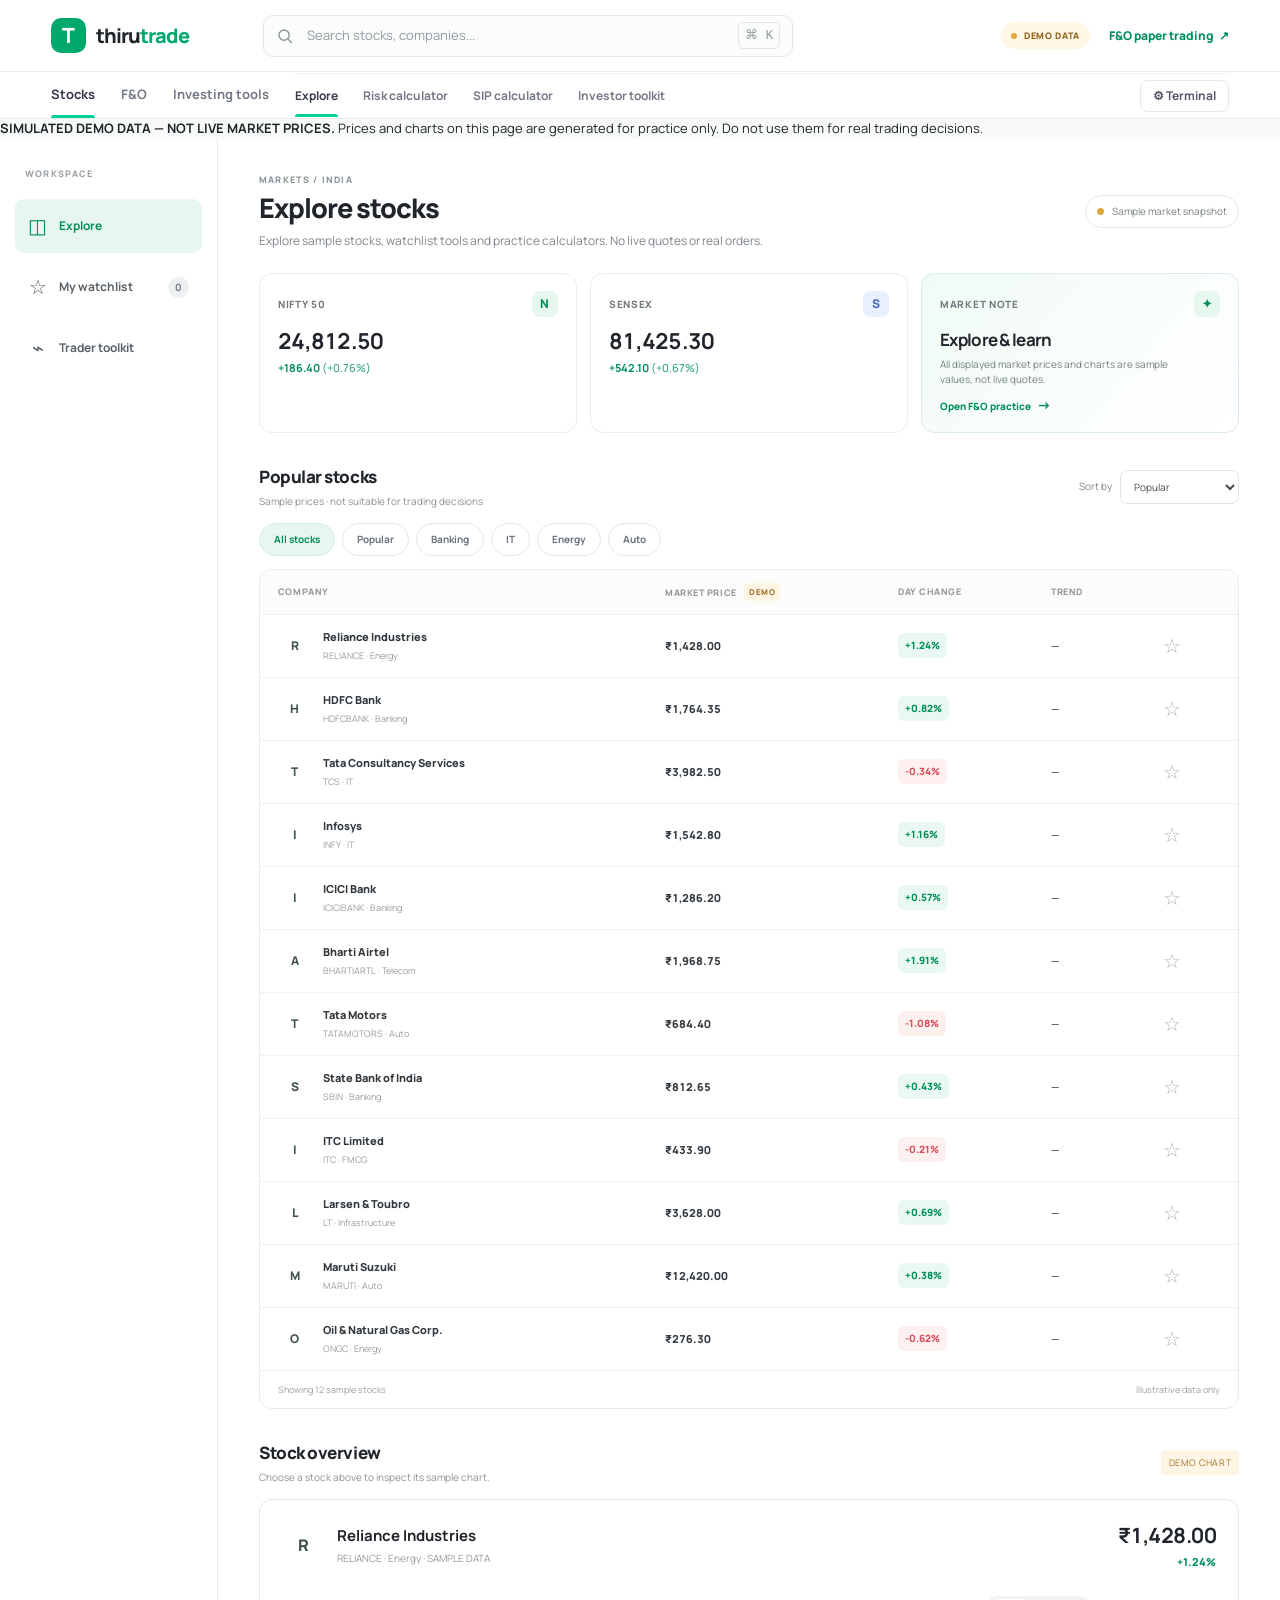
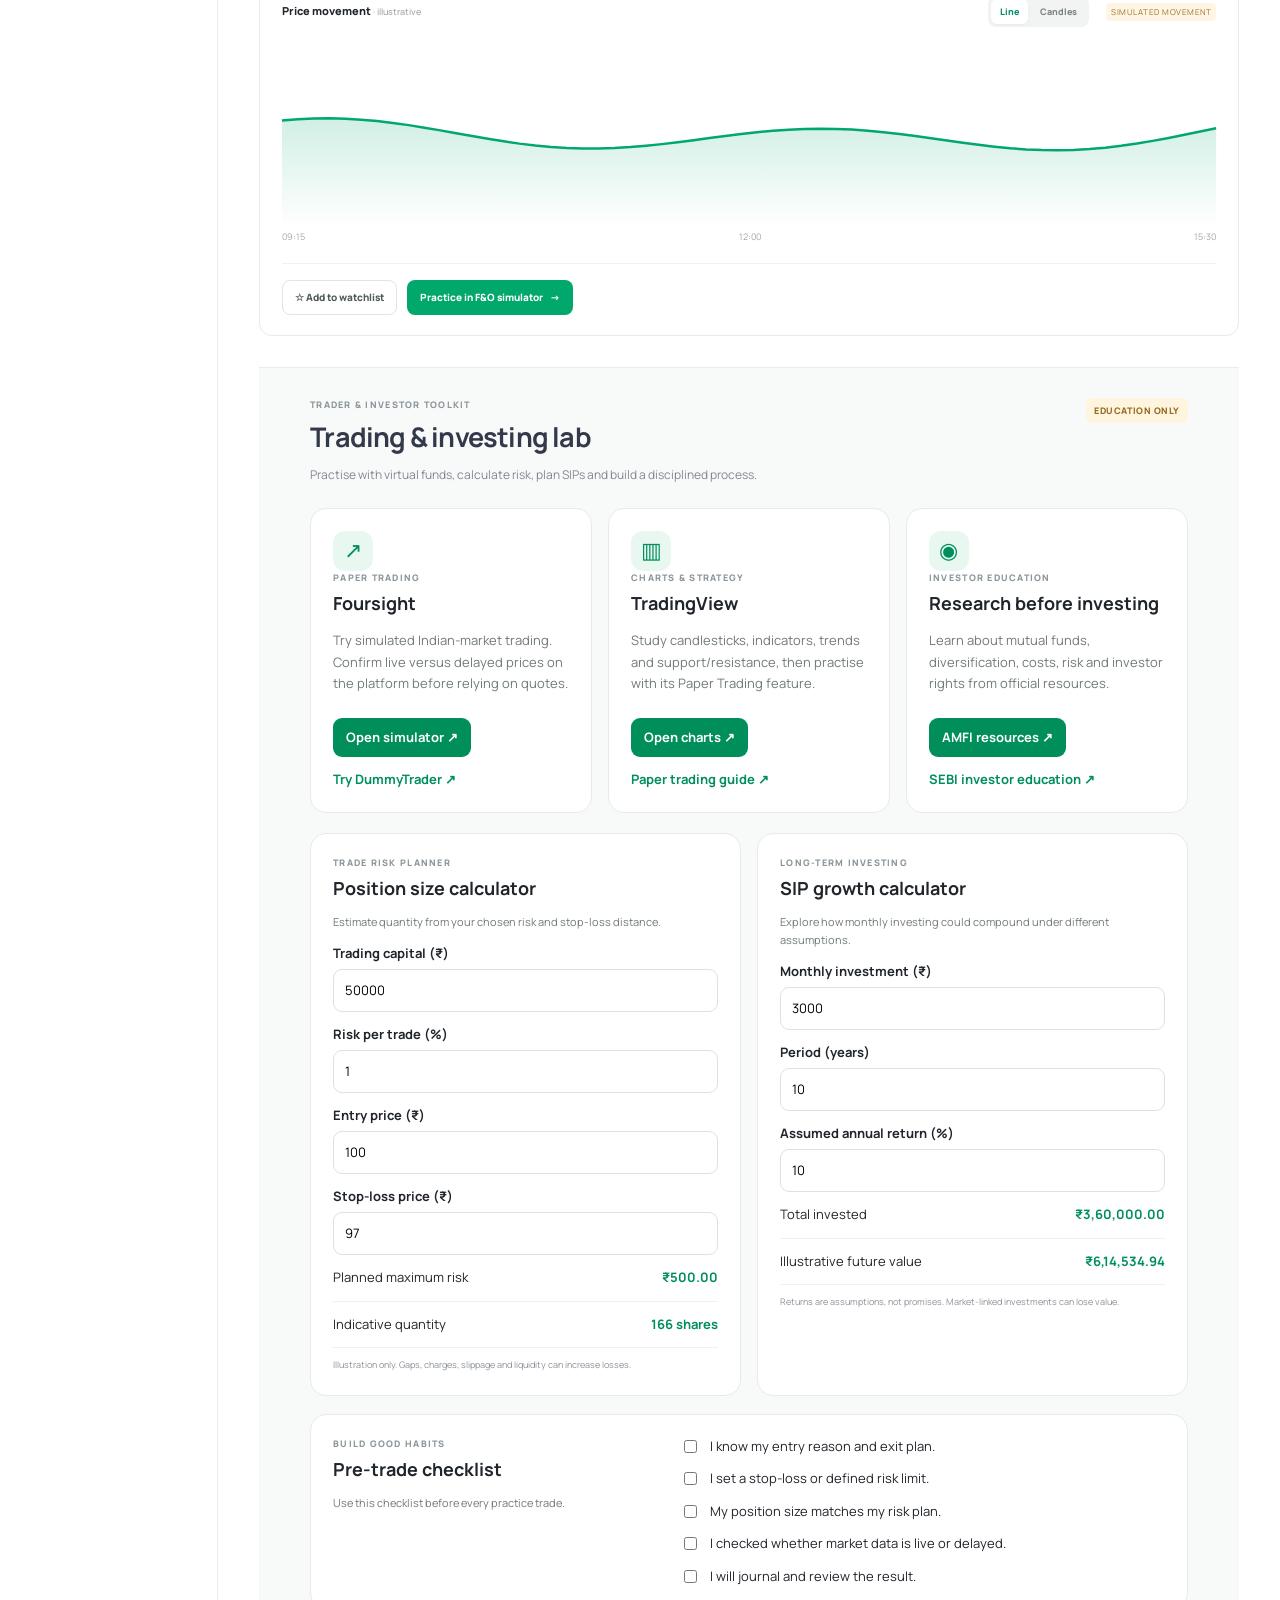
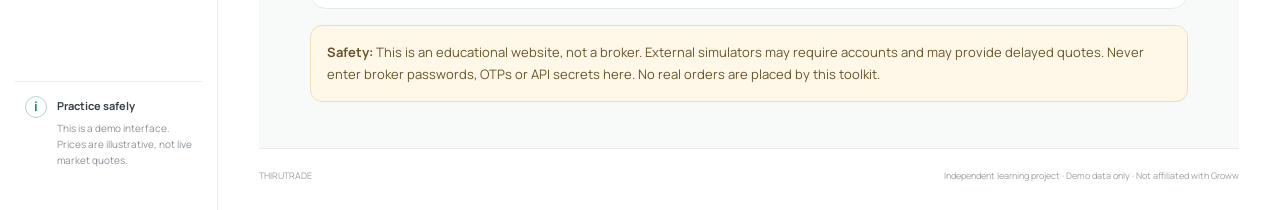
==== commit e4b445d3: "Remove stale market quotes and clarify simulated data" ====
--- a/index.html
+++ b/index.html
@@ -6,8 +6,8 @@
   <meta name="theme-color" content="#ffffff">
   <meta name="description" content="A stock market explore dashboard and paper trading practice interface.">
   <title>ThiruTrade — Explore Stocks</title>
-  <link rel="stylesheet" href="styles.css?v=20261011d">
-  <script src="script.js?v=20261011d" defer></script>
+  <link rel="stylesheet" href="styles.css?v=20261016a">
+  <script src="script.js?v=20261016a" defer></script>
 </head>
 <body>
   <header class="topbar">
@@ -22,13 +22,9 @@
 
 
   <nav class="groww-tabs" aria-label="Main navigation"><div class="groww-tabs-inner"><a class="active" href="./">Stocks</a><a href="fno-paper-trading/">F&amp;O</a><a href="#traderWorkspace">Investing tools</a><div class="subnav"><a class="active" href="./">Explore</a><a href="#risk-planner">Risk calculator</a><a href="#sip-planner">SIP calculator</a><a href="#traderWorkspace">Investor toolkit</a><a class="terminal-link" href="#traderWorkspace" data-workspace-link="tradePanel">⚙ Terminal</a></div></div></nav>
-  <div class="market-ticker" aria-label="Sample market indices"><span>NIFTY <strong>22,520.45</strong> <em>+288.65 (1.30%)</em></span><span>SENSEX <strong>72,472.33</strong> <em>+879.09 (1.23%)</em></span><span>BANKNIFTY <strong>55,256.65</strong> <em>+741.60 (1.36%)</em></span><span>MIDCPNIFTY <strong>13,591.35</strong> <em>+204.60 (1.53%)</em></span><span class="ticker-note">SAMPLE VALUES · NOT LIVE</span></div>
-  <section class="groww-showcase" aria-label="Explore market products">
-    <div class="showcase-main"><h2>Bond examples <span class="demo-mark">ILLUSTRATIVE</span></h2><div class="bond-grid"><article class="bond-card"><span class="bond-logo red">A</span><p>Example issuer A</p><small>Jun ’28</small><strong>14.00%</strong><small>20 months <span class="rating">BBB+ ●</span></small></article><article class="bond-card"><span class="bond-logo yellow">✺</span><p>Example issuer B</p><small>Dec ’28</small><strong>12.10%</strong><small>26 months <span class="rating">A- ●</span></small></article><article class="bond-card"><span class="bond-logo purple">C</span><p>Example issuer C</p><small>Apr ’29</small><strong>9.20%</strong><small>30 months <span class="rating">AA+ ●</span></small></article><article class="bond-card"><span class="bond-logo lime">▰</span><p>Example issuer D</p><small>Feb ’28</small><strong>10.45%</strong><small>16 months <span class="rating">A+ ●</span></small></article></div><a class="see-more" href="#stocks">See more ›</a>
-      <h2 class="traded-title" id="stocks">Most traded stocks on ThiruTrade</h2><div class="traded-grid"><button class="traded-card" data-quick-stock="RELIANCE"><span class="stock-badge multicolor">✦</span><span>NSE</span><strong>₹22,520.45</strong><em>+1.30%</em></button><button class="traded-card" data-quick-stock="TCS"><span class="stock-badge blue">T</span><span>TCS · IT</span><strong>Explore stock</strong><em>View details →</em></button><button class="traded-card" data-quick-stock="ICICIBANK"><span class="stock-badge red">◉</span><span>ICICI Bank</span><strong>Explore stock</strong><em>View details →</em></button><button class="traded-card" data-quick-stock="INFY"><span class="stock-badge rainbow">✺</span><span>Infosys</span><strong>Explore stock</strong><em>View details →</em></button></div></div>
-    <aside class="showcase-side"><h2>Sample portfolio</h2><div class="investment-card"><small>Current</small><strong>₹523</strong><div><span>1D returns</span><em>+₹4.65 (0.90%)</em></div><div><span>Total returns</span><em class="loss">-₹51.40 (8.95%)</em></div><div><span>Invested</span><b>₹574</b></div><p>Illustrative figures only · not your account</p></div><h2 class="tools-title">Products &amp; Tools</h2><div class="tools-card"><a href="fno-paper-trading/"><span>📣</span><b>F&amp;O Paper Trading</b><small>Practice safely ↗</small></a><a href="#stocks"><span>▤</span><b>Stocks</b><small>Explore ↗</small></a><a href="#watchlist"><span>☆</span><b>Watchlist</b><small>Track stocks ↗</small></a><a href="#mutual-funds"><span>◉</span><b>Mutual funds</b><small>Coming soon</small></a></div></aside>
-  </section>
-\n  <div class="layout">
+  <div class="simulation-banner" role="note"><strong>SIMULATED DEMO DATA — NOT LIVE MARKET PRICES.</strong> Prices and charts on this page are generated for practice only. Do not use them for real trading decisions.</div>
+
+  <div class="layout">
     <aside class="sidebar">
       <p class="side-label">WORKSPACE</p>
       <button class="nav-item active" data-view="explore"><span class="nav-icon">◫</span> Explore</button>
@@ -38,7 +34,7 @@
     </aside>
 
     <main class="main-content">
-      <div class="page-heading"><div><p class="eyebrow">MARKETS / INDIA</p><h1 id="pageTitle">Explore stocks</h1><p class="page-subtitle">Discover companies and follow the market in one place.</p></div><span class="market-chip" id="marketStatus"><span class="pulse"></span> Sample market snapshot</span></div>
+      <div class="page-heading"><div><p class="eyebrow">MARKETS / INDIA</p><h1 id="pageTitle">Explore stocks</h1><p class="page-subtitle">Explore sample stocks, watchlist tools and practice calculators. No live quotes or real orders.</p></div><span class="market-chip" id="marketStatus"><span class="pulse"></span> Sample market snapshot</span></div>
 
       <section class="index-grid" aria-label="Market index overview">
         <article class="index-card"><div class="index-top"><span>NIFTY 50</span><span class="index-symbol">N</span></div><strong>24,812.50</strong><div id="niftyChange" class="index-change positive">+186.40 <span>(+0.76%)</span></div><div class="sparkline" data-spark="nifty"></div></article>
@@ -67,7 +63,7 @@
         <div class="section-heading"><div><h2>Stock overview</h2><p>Choose a stock above to inspect its sample chart.</p></div><span class="demo-mark large">DEMO CHART</span></div>
         <div class="detail-card">
           <div class="detail-top"><div class="company-title"><div id="detailLogo" class="company-logo big">R</div><div><h2 id="detailName">Reliance Industries</h2><p id="detailMeta">RELIANCE · Energy</p></div></div><div class="detail-price"><strong id="detailPrice">₹1,428.00</strong><span id="detailChange" class="positive">+1.24%</span></div></div>
-          <div class="chart-toolbar"><div class="chart-label">Price movement <span>· illustrative</span></div><div class="chart-controls"><div class="chart-type-tabs"><button class="chart-type-tab active" data-chart-type="line">Line</button><button class="chart-type-tab" data-chart-type="candle">Candles</button></div><div class="time-tabs"><button class="time-tab active" data-range="1D">1D</button><button class="time-tab" data-range="1W">1W</button><button class="time-tab" data-range="1M">1M</button><button class="time-tab" data-range="1Y">1Y</button></div></div></div>
+          <div class="chart-toolbar"><div class="chart-label">Price movement <span>· illustrative</span></div><div class="chart-controls"><div class="chart-type-tabs"><button class="chart-type-tab active" data-chart-type="line">Line</button><button class="chart-type-tab" data-chart-type="candle">Candles</button></div><span class="demo-mark">SIMULATED MOVEMENT</span></div></div>
           <div class="chart-wrap"><div id="chartEmpty" class="chart-empty" hidden>Preparing sample chart…</div><svg id="priceChart" viewBox="0 0 800 220" preserveAspectRatio="none" role="img" aria-label="Illustrative sample stock price chart"><defs><linearGradient id="chartFill" x1="0" y1="0" x2="0" y2="1"><stop offset="0%" stop-color="#00a86b" stop-opacity=".18"/><stop offset="100%" stop-color="#00a86b" stop-opacity="0"/></linearGradient></defs><path id="chartArea" d="" fill="url(#chartFill)"></path><path id="chartLine" d="" fill="none" stroke="#00a86b" stroke-width="2.5" vector-effect="non-scaling-stroke"></path></svg></div>
           <div class="chart-axis"><span id="chartStart">09:15</span><span id="chartMiddle">12:00</span><span id="chartEnd">15:30</span></div>
           <div class="detail-actions"><button id="watchSelected" class="outline-button">☆ Add to watchlist</button><a class="solid-link" href="fno-paper-trading/">Practice in F&amp;O simulator <span>→</span></a></div>
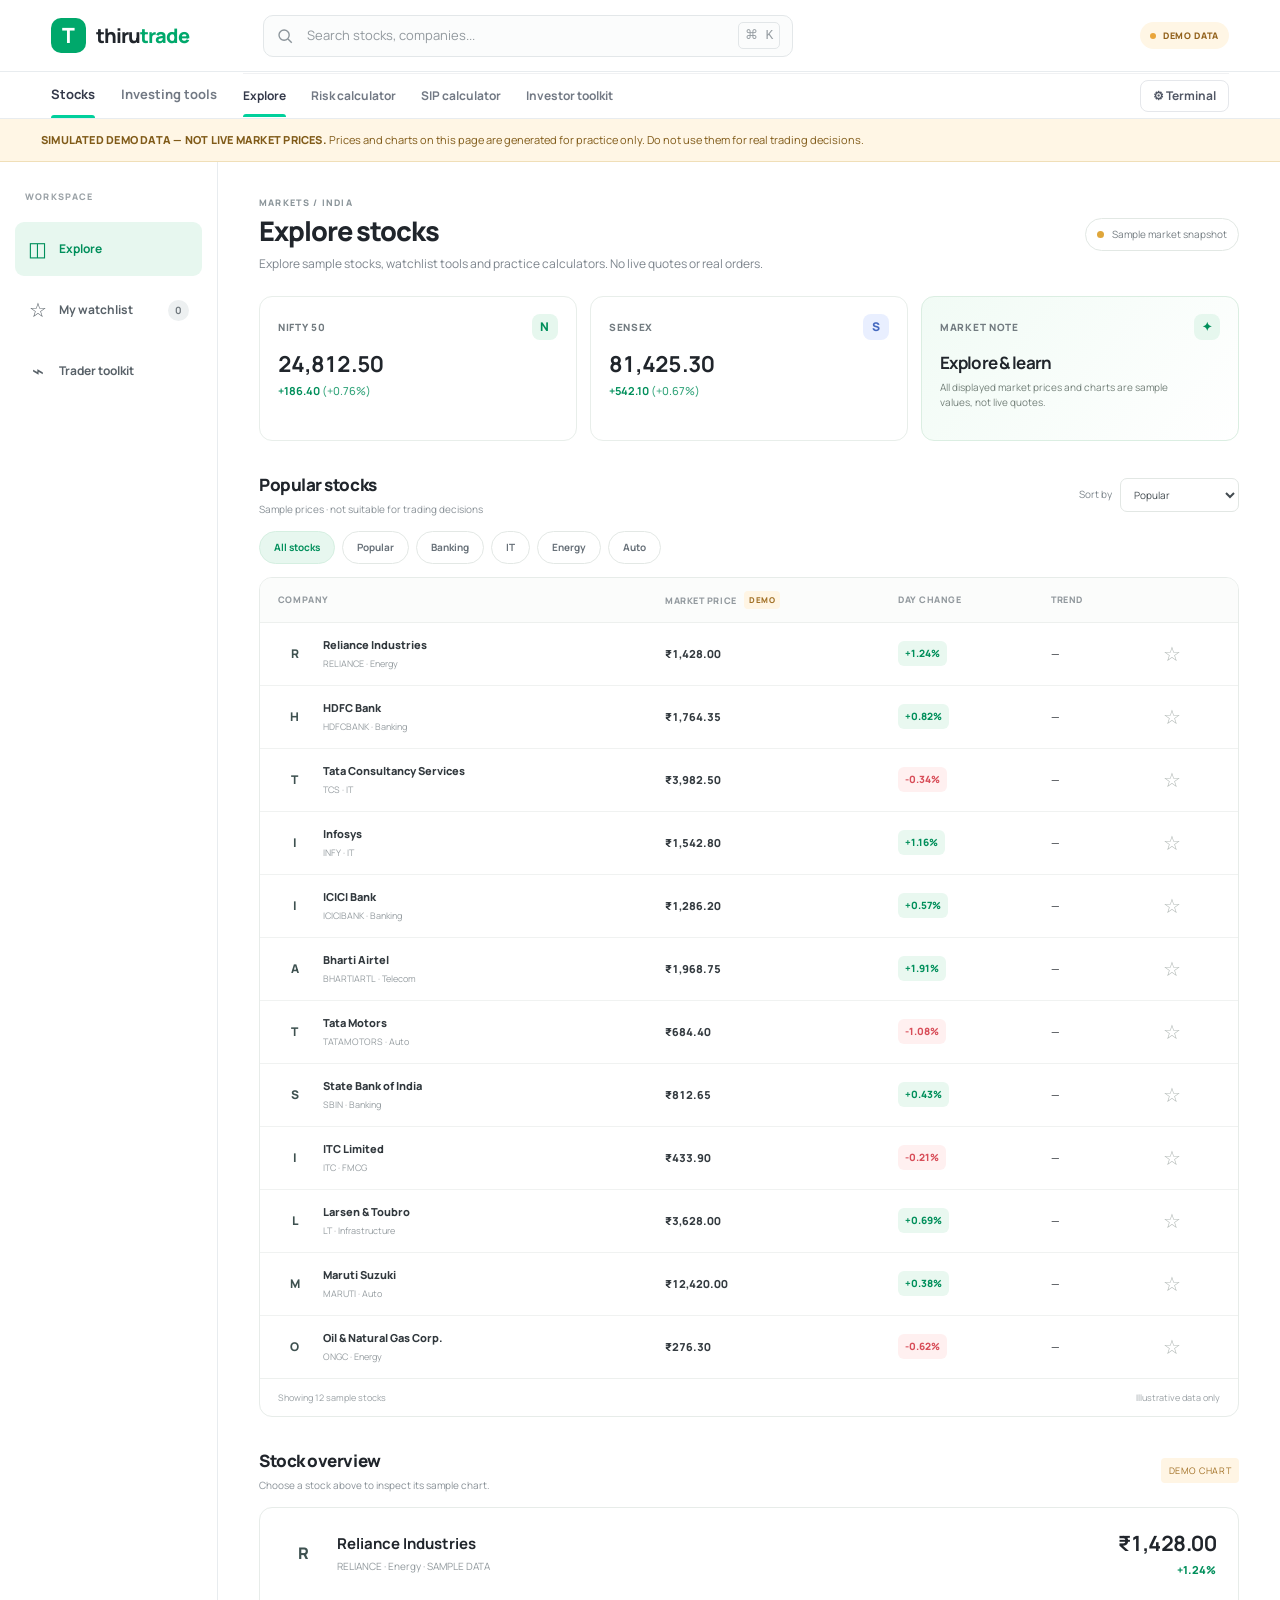
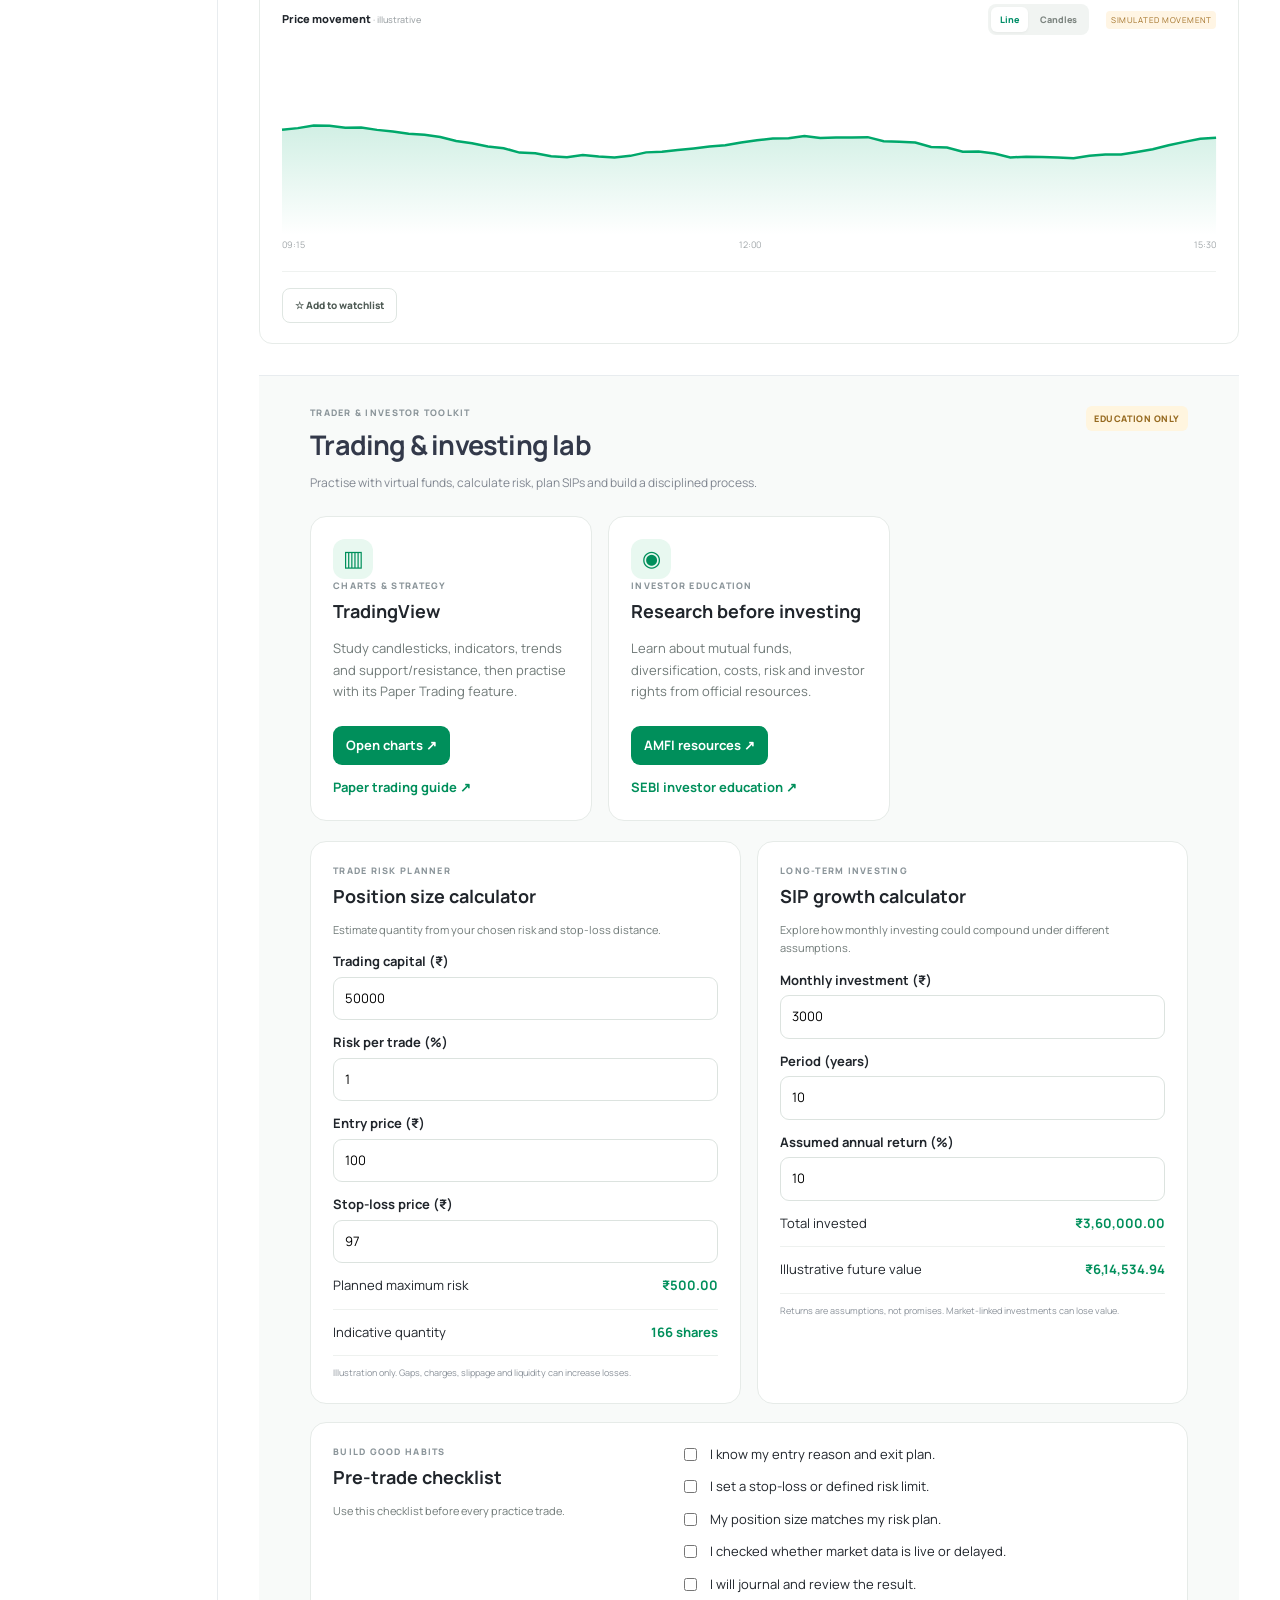
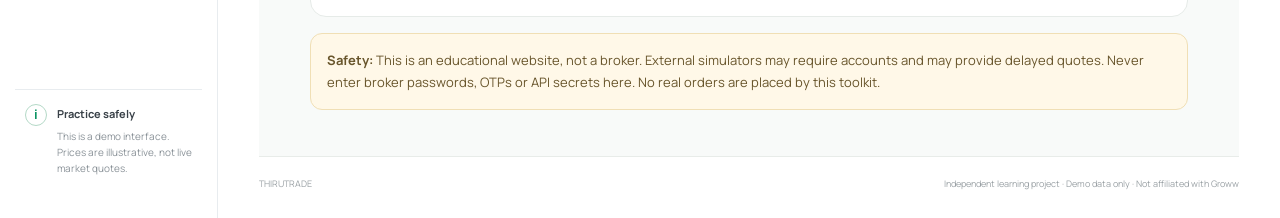
==== commit f8e5b1c2: "Remove F&O links and simulator promotions from main website" ====
--- a/index.html
+++ b/index.html
@@ -4,9 +4,9 @@
   <meta charset="UTF-8">
   <meta name="viewport" content="width=device-width, initial-scale=1">
   <meta name="theme-color" content="#ffffff">
-  <meta name="description" content="A stock market explore dashboard and paper trading practice interface.">
+  <meta name="description" content="ThiruTrade stock exploration and investing tools with clearly labelled simulated data.">
   <title>ThiruTrade — Explore Stocks</title>
-  <link rel="stylesheet" href="styles.css?v=20261016a">
+  <link rel="stylesheet" href="styles.css?v=20261016b">
   <script src="script.js?v=20261016a" defer></script>
 </head>
 <body>
@@ -17,11 +17,11 @@
       <input id="stockSearch" type="search" placeholder="Search stocks, companies..." autocomplete="off" aria-label="Search stocks">
       <kbd>⌘ K</kbd>
     </form>
-    <div class="top-actions"><span class="demo-pill" id="dataModeBadge"><i></i> DEMO DATA</span><a class="login-link" href="fno-paper-trading/">F&amp;O paper trading <span>↗</span></a></div>
+    <div class="top-actions"><span class="demo-pill" id="dataModeBadge"><i></i> DEMO DATA</span></div>
   </header>
 
 
-  <nav class="groww-tabs" aria-label="Main navigation"><div class="groww-tabs-inner"><a class="active" href="./">Stocks</a><a href="fno-paper-trading/">F&amp;O</a><a href="#traderWorkspace">Investing tools</a><div class="subnav"><a class="active" href="./">Explore</a><a href="#risk-planner">Risk calculator</a><a href="#sip-planner">SIP calculator</a><a href="#traderWorkspace">Investor toolkit</a><a class="terminal-link" href="#traderWorkspace" data-workspace-link="tradePanel">⚙ Terminal</a></div></div></nav>
+  <nav class="groww-tabs" aria-label="Main navigation"><div class="groww-tabs-inner"><a class="active" href="./">Stocks</a><a href="#traderWorkspace">Investing tools</a><div class="subnav"><a class="active" href="./">Explore</a><a href="#risk-planner">Risk calculator</a><a href="#sip-planner">SIP calculator</a><a href="#traderWorkspace">Investor toolkit</a><a class="terminal-link" href="#traderWorkspace" data-workspace-link="tradePanel">⚙ Terminal</a></div></div></nav>
   <div class="simulation-banner" role="note"><strong>SIMULATED DEMO DATA — NOT LIVE MARKET PRICES.</strong> Prices and charts on this page are generated for practice only. Do not use them for real trading decisions.</div>
 
   <div class="layout">
@@ -39,7 +39,7 @@
       <section class="index-grid" aria-label="Market index overview">
         <article class="index-card"><div class="index-top"><span>NIFTY 50</span><span class="index-symbol">N</span></div><strong>24,812.50</strong><div id="niftyChange" class="index-change positive">+186.40 <span>(+0.76%)</span></div><div class="sparkline" data-spark="nifty"></div></article>
         <article class="index-card"><div class="index-top"><span>SENSEX</span><span class="index-symbol sensex">S</span></div><strong>81,425.30</strong><div id="sensexChange" class="index-change positive">+542.10 <span>(+0.67%)</span></div><div class="sparkline" data-spark="sensex"></div></article>
-        <article class="index-card market-note"><div class="index-top"><span>MARKET NOTE</span><span class="note-symbol">✦</span></div><strong>Explore &amp; learn</strong><p>All displayed market prices and charts are sample values, not live quotes.</p><a href="fno-paper-trading/">Open F&amp;O practice <span>→</span></a></article>
+        <article class="index-card market-note"><div class="index-top"><span>MARKET NOTE</span><span class="note-symbol">✦</span></div><strong>Explore &amp; learn</strong><p>All displayed market prices and charts are sample values, not live quotes.</p></article>
       </section>
 
       <section class="content-section">
@@ -66,14 +66,14 @@
           <div class="chart-toolbar"><div class="chart-label">Price movement <span>· illustrative</span></div><div class="chart-controls"><div class="chart-type-tabs"><button class="chart-type-tab active" data-chart-type="line">Line</button><button class="chart-type-tab" data-chart-type="candle">Candles</button></div><span class="demo-mark">SIMULATED MOVEMENT</span></div></div>
           <div class="chart-wrap"><div id="chartEmpty" class="chart-empty" hidden>Preparing sample chart…</div><svg id="priceChart" viewBox="0 0 800 220" preserveAspectRatio="none" role="img" aria-label="Illustrative sample stock price chart"><defs><linearGradient id="chartFill" x1="0" y1="0" x2="0" y2="1"><stop offset="0%" stop-color="#00a86b" stop-opacity=".18"/><stop offset="100%" stop-color="#00a86b" stop-opacity="0"/></linearGradient></defs><path id="chartArea" d="" fill="url(#chartFill)"></path><path id="chartLine" d="" fill="none" stroke="#00a86b" stroke-width="2.5" vector-effect="non-scaling-stroke"></path></svg></div>
           <div class="chart-axis"><span id="chartStart">09:15</span><span id="chartMiddle">12:00</span><span id="chartEnd">15:30</span></div>
-          <div class="detail-actions"><button id="watchSelected" class="outline-button">☆ Add to watchlist</button><a class="solid-link" href="fno-paper-trading/">Practice in F&amp;O simulator <span>→</span></a></div>
+          <div class="detail-actions"><button id="watchSelected" class="outline-button">☆ Add to watchlist</button></div>
         </div>
       </section>
 
       <section class="investor-tools" id="traderWorkspace">
 <div class="workspace-heading"><div><p class="eyebrow">TRADER &amp; INVESTOR TOOLKIT</p><h2>Trading &amp; investing lab</h2><p>Practise with virtual funds, calculate risk, plan SIPs and build a disciplined process.</p></div><span class="demo-label">EDUCATION ONLY</span></div>
 <div class="tool-cards">
-<article class="tool-card"><div class="tool-icon">↗</div><p class="eyebrow">PAPER TRADING</p><h3>Foursight</h3><p>Try simulated Indian-market trading. Confirm live versus delayed prices on the platform before relying on quotes.</p><a class="tool-link" href="https://foursight.harshiyer.in/" target="_blank" rel="noopener">Open simulator ↗</a><a class="text-link" href="https://dummytrader.in/" target="_blank" rel="noopener">Try DummyTrader ↗</a></article>
+
 <article class="tool-card"><div class="tool-icon">▥</div><p class="eyebrow">CHARTS &amp; STRATEGY</p><h3>TradingView</h3><p>Study candlesticks, indicators, trends and support/resistance, then practise with its Paper Trading feature.</p><a class="tool-link" href="https://www.tradingview.com/chart/" target="_blank" rel="noopener">Open charts ↗</a><a class="text-link" href="https://in.tradingview.com/support/solutions/43000516466-paper-trading-main-functionality/" target="_blank" rel="noopener">Paper trading guide ↗</a></article>
 <article class="tool-card"><div class="tool-icon">◉</div><p class="eyebrow">INVESTOR EDUCATION</p><h3>Research before investing</h3><p>Learn about mutual funds, diversification, costs, risk and investor rights from official resources.</p><a class="tool-link" href="https://www.amfiindia.com/" target="_blank" rel="noopener">AMFI resources ↗</a><a class="text-link" href="https://investor.sebi.gov.in/" target="_blank" rel="noopener">SEBI investor education ↗</a></article>
 </div>
--- a/styles.css
+++ b/styles.css
@@ -36,4 +36,6 @@
 @media(max-width:520px){.chart-controls{gap:5px;flex-wrap:wrap;justify-content:flex-end}.chart-type-tab{padding:6px 7px}.chart-toolbar{align-items:flex-start}.chart-label{padding-top:7px}}
 
 /* Trader/investor toolkit */
-.investor-tools{padding:30px clamp(18px,4vw,58px) 46px;background:#f8faf9;border-top:1px solid #e8ecef}.investor-tools .workspace-heading{display:flex;justify-content:space-between;gap:20px;align-items:start;margin-bottom:24px}.investor-tools .workspace-heading h2{font-size:27px;margin:5px 0}.tool-cards{display:grid;grid-template-columns:repeat(3,minmax(0,1fr));gap:16px;margin-bottom:20px}.tool-card,.calculator-card,.checklist-card{background:#fff;border:1px solid #e6ebe8;border-radius:16px;padding:22px;min-width:0}.tool-icon{width:40px;height:40px;display:grid;place-items:center;background:#e8f8f0;color:#008f5b;border-radius:12px;font-size:22px}.tool-card h3,.calculator-card h3,.checklist-card h3{font-size:18px;margin:5px 0 10px}.tool-card p:not(.eyebrow),.calculator-card .panel-hint,.checklist-card .panel-hint{color:#707a78;line-height:1.65}.tool-link{display:inline-block;margin-top:10px;background:#008f5b;color:white;padding:10px 13px;border-radius:9px;font-weight:700}.text-link{display:block;color:#008f5b;margin-top:13px;font-weight:700}.calculator-grid{display:grid;grid-template-columns:repeat(2,minmax(0,1fr));gap:16px;margin-bottom:18px}.calculator-card label{display:block;margin:13px 0 5px;font-weight:700}.calculator-card input{width:100%;border:1px solid #dce3df;border-radius:9px;padding:11px;background:#fff}.calc-result{display:flex;justify-content:space-between;gap:12px;padding:13px 0;border-bottom:1px solid #eef1ef}.calc-result strong{color:#008f5b;text-align:right}.checklist-card{display:grid;grid-template-columns:.8fr 1.2fr;gap:24px}.checklist-items{display:grid;gap:13px}.checklist-items label{display:flex;gap:10px;align-items:flex-start}.checklist-items input{accent-color:#008f5b}.resource-note{margin-top:16px;padding:16px;border-radius:12px;background:#fff8e8;border:1px solid #f0dfb5;color:#68552b;line-height:1.65}@media(max-width:900px){.tool-cards,.calculator-grid{grid-template-columns:1fr}.checklist-card{grid-template-columns:1fr}.investor-tools{padding:22px 16px}.investor-tools .workspace-heading{flex-direction:column}}+.investor-tools{padding:30px clamp(18px,4vw,58px) 46px;background:#f8faf9;border-top:1px solid #e8ecef}.investor-tools .workspace-heading{display:flex;justify-content:space-between;gap:20px;align-items:start;margin-bottom:24px}.investor-tools .workspace-heading h2{font-size:27px;margin:5px 0}.tool-cards{display:grid;grid-template-columns:repeat(3,minmax(0,1fr));gap:16px;margin-bottom:20px}.tool-card,.calculator-card,.checklist-card{background:#fff;border:1px solid #e6ebe8;border-radius:16px;padding:22px;min-width:0}.tool-icon{width:40px;height:40px;display:grid;place-items:center;background:#e8f8f0;color:#008f5b;border-radius:12px;font-size:22px}.tool-card h3,.calculator-card h3,.checklist-card h3{font-size:18px;margin:5px 0 10px}.tool-card p:not(.eyebrow),.calculator-card .panel-hint,.checklist-card .panel-hint{color:#707a78;line-height:1.65}.tool-link{display:inline-block;margin-top:10px;background:#008f5b;color:white;padding:10px 13px;border-radius:9px;font-weight:700}.text-link{display:block;color:#008f5b;margin-top:13px;font-weight:700}.calculator-grid{display:grid;grid-template-columns:repeat(2,minmax(0,1fr));gap:16px;margin-bottom:18px}.calculator-card label{display:block;margin:13px 0 5px;font-weight:700}.calculator-card input{width:100%;border:1px solid #dce3df;border-radius:9px;padding:11px;background:#fff}.calc-result{display:flex;justify-content:space-between;gap:12px;padding:13px 0;border-bottom:1px solid #eef1ef}.calc-result strong{color:#008f5b;text-align:right}.checklist-card{display:grid;grid-template-columns:.8fr 1.2fr;gap:24px}.checklist-items{display:grid;gap:13px}.checklist-items label{display:flex;gap:10px;align-items:flex-start}.checklist-items input{accent-color:#008f5b}.resource-note{margin-top:16px;padding:16px;border-radius:12px;background:#fff8e8;border:1px solid #f0dfb5;color:#68552b;line-height:1.65}@media(max-width:900px){.tool-cards,.calculator-grid{grid-template-columns:1fr}.checklist-card{grid-template-columns:1fr}.investor-tools{padding:22px 16px}.investor-tools .workspace-heading{flex-direction:column}}
+/* Clear notice for the practice-only market dashboard */
+.simulation-banner{max-width:1510px;margin:0 auto;padding:12px clamp(18px,3.2vw,46px);background:#fff6e5;border-bottom:1px solid #f0dfb8;color:#805b19;font-size:11px;line-height:1.6}.simulation-banner strong{font-weight:800;letter-spacing:.02em}@media(max-width:600px){.simulation-banner{padding:11px 16px;font-size:10px}.topbar{gap:12px;flex-wrap:wrap;height:auto;min-height:72px;padding-top:12px;padding-bottom:12px}.brand{flex-basis:auto}.top-actions{gap:8px}.search-wrap{order:3;flex-basis:100%;max-width:none}}
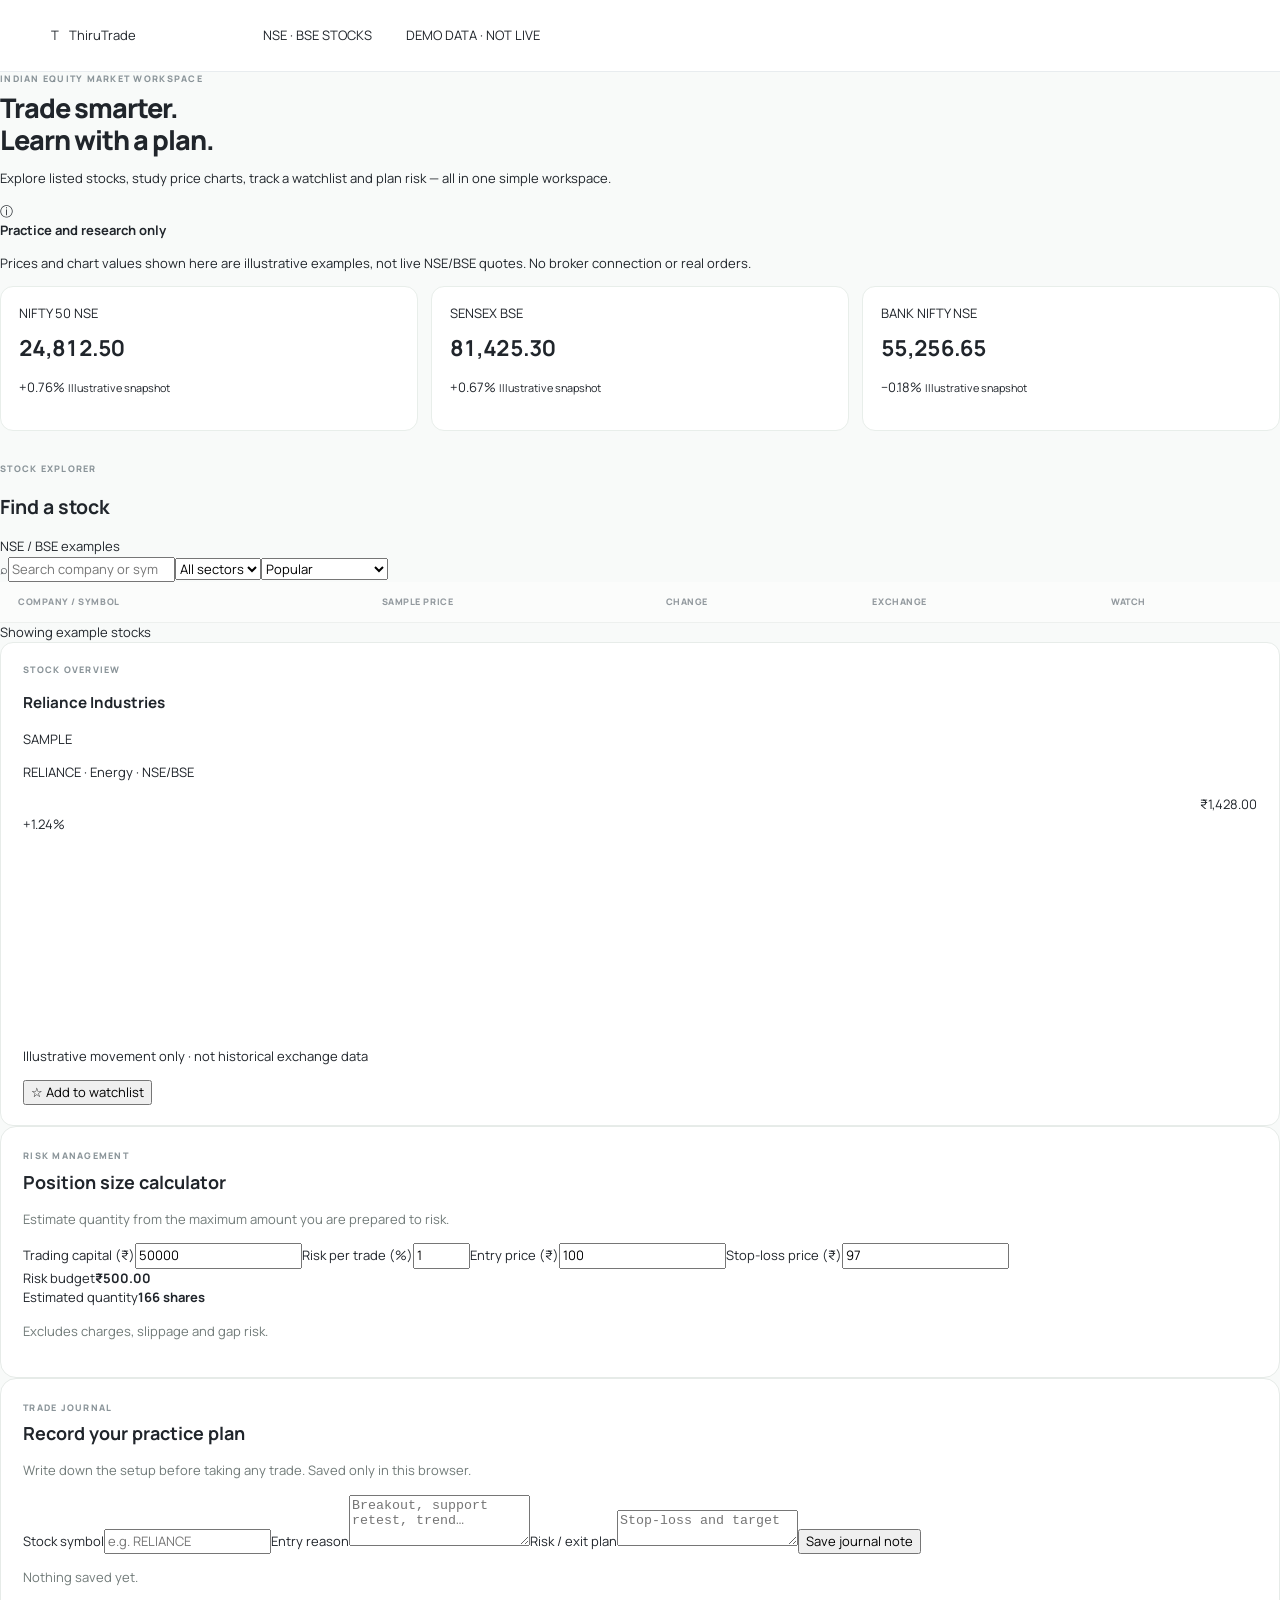
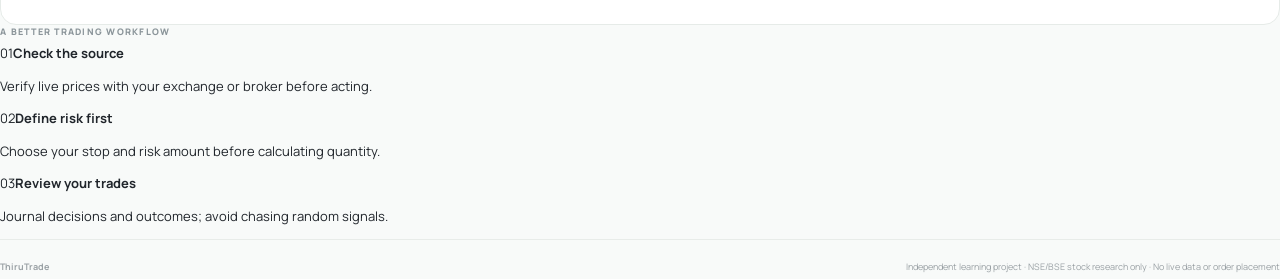
==== commit 4a526adb: "Rebuild ThiruTrade as NSE BSE stock-only dashboard" ====
--- a/index.html
+++ b/index.html
@@ -1,92 +1,51 @@
 <!doctype html>
 <html lang="en">
 <head>
-  <meta charset="UTF-8">
-  <meta name="viewport" content="width=device-width, initial-scale=1">
-  <meta name="theme-color" content="#ffffff">
-  <meta name="description" content="ThiruTrade stock exploration and investing tools with clearly labelled simulated data.">
-  <title>ThiruTrade — Explore Stocks</title>
-  <link rel="stylesheet" href="styles.css?v=20261016b">
-  <script src="script.js?v=20261016a" defer></script>
+<meta charset="utf-8">
+<meta name="viewport" content="width=device-width,initial-scale=1">
+<meta name="theme-color" content="#0b1220">
+<meta name="description" content="ThiruTrade — an educational NSE and BSE stock market dashboard.">
+<title>ThiruTrade | Indian Stock Market</title>
+<link rel="stylesheet" href="styles.css?v=20261016c">
+<script src="script.js?v=20261016c" defer></script>
 </head>
 <body>
-  <header class="topbar">
-    <a class="brand" href="./" aria-label="ThiruTrade home"><span class="brand-mark">T</span><span class="brand-name">thiru<span>trade</span></span></a>
-    <form class="search-wrap" id="searchForm" role="search">
-      <svg viewBox="0 0 24 24" aria-hidden="true"><circle cx="10.8" cy="10.8" r="6.8"></circle><path d="m16 16 5 5"></path></svg>
-      <input id="stockSearch" type="search" placeholder="Search stocks, companies..." autocomplete="off" aria-label="Search stocks">
-      <kbd>⌘ K</kbd>
-    </form>
-    <div class="top-actions"><span class="demo-pill" id="dataModeBadge"><i></i> DEMO DATA</span></div>
-  </header>
-
-
-  <nav class="groww-tabs" aria-label="Main navigation"><div class="groww-tabs-inner"><a class="active" href="./">Stocks</a><a href="#traderWorkspace">Investing tools</a><div class="subnav"><a class="active" href="./">Explore</a><a href="#risk-planner">Risk calculator</a><a href="#sip-planner">SIP calculator</a><a href="#traderWorkspace">Investor toolkit</a><a class="terminal-link" href="#traderWorkspace" data-workspace-link="tradePanel">⚙ Terminal</a></div></div></nav>
-  <div class="simulation-banner" role="note"><strong>SIMULATED DEMO DATA — NOT LIVE MARKET PRICES.</strong> Prices and charts on this page are generated for practice only. Do not use them for real trading decisions.</div>
-
-  <div class="layout">
-    <aside class="sidebar">
-      <p class="side-label">WORKSPACE</p>
-      <button class="nav-item active" data-view="explore"><span class="nav-icon">◫</span> Explore</button>
-      <button class="nav-item" data-view="watchlist"><span class="nav-icon">☆</span> My watchlist <span id="watchCount" class="nav-count">0</span></button>
-      <a class="nav-item" href="#traderWorkspace"><span class="nav-icon">⌁</span> Trader toolkit</a>
-      <div class="sidebar-bottom"><div class="learn-icon">i</div><div><strong>Practice safely</strong><p>This is a demo interface. Prices are illustrative, not live market quotes.</p></div></div>
-    </aside>
-
-    <main class="main-content">
-      <div class="page-heading"><div><p class="eyebrow">MARKETS / INDIA</p><h1 id="pageTitle">Explore stocks</h1><p class="page-subtitle">Explore sample stocks, watchlist tools and practice calculators. No live quotes or real orders.</p></div><span class="market-chip" id="marketStatus"><span class="pulse"></span> Sample market snapshot</span></div>
-
-      <section class="index-grid" aria-label="Market index overview">
-        <article class="index-card"><div class="index-top"><span>NIFTY 50</span><span class="index-symbol">N</span></div><strong>24,812.50</strong><div id="niftyChange" class="index-change positive">+186.40 <span>(+0.76%)</span></div><div class="sparkline" data-spark="nifty"></div></article>
-        <article class="index-card"><div class="index-top"><span>SENSEX</span><span class="index-symbol sensex">S</span></div><strong>81,425.30</strong><div id="sensexChange" class="index-change positive">+542.10 <span>(+0.67%)</span></div><div class="sparkline" data-spark="sensex"></div></article>
-        <article class="index-card market-note"><div class="index-top"><span>MARKET NOTE</span><span class="note-symbol">✦</span></div><strong>Explore &amp; learn</strong><p>All displayed market prices and charts are sample values, not live quotes.</p></article>
-      </section>
-
-      <section class="content-section">
-        <div class="section-heading"><div><h2 id="listTitle">Popular stocks</h2><p>Sample prices · not suitable for trading decisions</p></div><label class="sort-label">Sort by <select id="sortSelect"><option value="popular">Popular</option><option value="change">Daily change</option><option value="priceHigh">Price: high to low</option><option value="priceLow">Price: low to high</option><option value="name">Name A–Z</option></select></label></div>
-        <div class="filters" role="group" aria-label="Stock categories">
-          <button class="filter-chip active" data-filter="all">All stocks</button>
-          <button class="filter-chip" data-filter="popular">Popular</button>
-          <button class="filter-chip" data-filter="banking">Banking</button>
-          <button class="filter-chip" data-filter="it">IT</button>
-          <button class="filter-chip" data-filter="energy">Energy</button>
-          <button class="filter-chip" data-filter="auto">Auto</button>
-        </div>
-        <div class="stock-table-card">
-          <div class="table-scroll"><table><thead><tr><th>Company</th><th>Market price <span class="demo-mark">DEMO</span></th><th>Day change</th><th>Trend</th><th></th></tr></thead><tbody id="stockRows"></tbody></table></div>
-          <div id="noResults" class="no-results" hidden><span>⌕</span><strong>No stocks found</strong><p>Try another company name or category.</p><button id="clearSearch" class="outline-button">Clear search</button></div>
-          <div class="table-footer"><span id="resultCount">Showing sample stocks</span><span>Illustrative data only</span></div>
-        </div>
-      </section>
-
-      <section class="content-section detail-section" id="detailSection">
-        <div class="section-heading"><div><h2>Stock overview</h2><p>Choose a stock above to inspect its sample chart.</p></div><span class="demo-mark large">DEMO CHART</span></div>
-        <div class="detail-card">
-          <div class="detail-top"><div class="company-title"><div id="detailLogo" class="company-logo big">R</div><div><h2 id="detailName">Reliance Industries</h2><p id="detailMeta">RELIANCE · Energy</p></div></div><div class="detail-price"><strong id="detailPrice">₹1,428.00</strong><span id="detailChange" class="positive">+1.24%</span></div></div>
-          <div class="chart-toolbar"><div class="chart-label">Price movement <span>· illustrative</span></div><div class="chart-controls"><div class="chart-type-tabs"><button class="chart-type-tab active" data-chart-type="line">Line</button><button class="chart-type-tab" data-chart-type="candle">Candles</button></div><span class="demo-mark">SIMULATED MOVEMENT</span></div></div>
-          <div class="chart-wrap"><div id="chartEmpty" class="chart-empty" hidden>Preparing sample chart…</div><svg id="priceChart" viewBox="0 0 800 220" preserveAspectRatio="none" role="img" aria-label="Illustrative sample stock price chart"><defs><linearGradient id="chartFill" x1="0" y1="0" x2="0" y2="1"><stop offset="0%" stop-color="#00a86b" stop-opacity=".18"/><stop offset="100%" stop-color="#00a86b" stop-opacity="0"/></linearGradient></defs><path id="chartArea" d="" fill="url(#chartFill)"></path><path id="chartLine" d="" fill="none" stroke="#00a86b" stroke-width="2.5" vector-effect="non-scaling-stroke"></path></svg></div>
-          <div class="chart-axis"><span id="chartStart">09:15</span><span id="chartMiddle">12:00</span><span id="chartEnd">15:30</span></div>
-          <div class="detail-actions"><button id="watchSelected" class="outline-button">☆ Add to watchlist</button></div>
-        </div>
-      </section>
-
-      <section class="investor-tools" id="traderWorkspace">
-<div class="workspace-heading"><div><p class="eyebrow">TRADER &amp; INVESTOR TOOLKIT</p><h2>Trading &amp; investing lab</h2><p>Practise with virtual funds, calculate risk, plan SIPs and build a disciplined process.</p></div><span class="demo-label">EDUCATION ONLY</span></div>
-<div class="tool-cards">
-
-<article class="tool-card"><div class="tool-icon">▥</div><p class="eyebrow">CHARTS &amp; STRATEGY</p><h3>TradingView</h3><p>Study candlesticks, indicators, trends and support/resistance, then practise with its Paper Trading feature.</p><a class="tool-link" href="https://www.tradingview.com/chart/" target="_blank" rel="noopener">Open charts ↗</a><a class="text-link" href="https://in.tradingview.com/support/solutions/43000516466-paper-trading-main-functionality/" target="_blank" rel="noopener">Paper trading guide ↗</a></article>
-<article class="tool-card"><div class="tool-icon">◉</div><p class="eyebrow">INVESTOR EDUCATION</p><h3>Research before investing</h3><p>Learn about mutual funds, diversification, costs, risk and investor rights from official resources.</p><a class="tool-link" href="https://www.amfiindia.com/" target="_blank" rel="noopener">AMFI resources ↗</a><a class="text-link" href="https://investor.sebi.gov.in/" target="_blank" rel="noopener">SEBI investor education ↗</a></article>
-</div>
-<div class="calculator-grid">
-<article class="calculator-card" id="risk-planner"><p class="eyebrow">TRADE RISK PLANNER</p><h3>Position size calculator</h3><p class="panel-hint">Estimate quantity from your chosen risk and stop-loss distance.</p><label for="capitalInput">Trading capital (₹)</label><input id="capitalInput" type="number" min="1" value="50000"><label for="riskInput">Risk per trade (%)</label><input id="riskInput" type="number" min="0.1" max="5" step="0.1" value="1"><label for="entryInput">Entry price (₹)</label><input id="entryInput" type="number" min="0.01" step="0.05" value="100"><label for="stopInput">Stop-loss price (₹)</label><input id="stopInput" type="number" min="0.01" step="0.05" value="97"><div class="calc-result"><span>Planned maximum risk</span><strong id="riskAmount">₹500.00</strong></div><div class="calc-result"><span>Indicative quantity</span><strong id="positionQty">166 shares</strong></div><small class="ticket-warning">Illustration only. Gaps, charges, slippage and liquidity can increase losses.</small></article>
-<article class="calculator-card" id="sip-planner"><p class="eyebrow">LONG-TERM INVESTING</p><h3>SIP growth calculator</h3><p class="panel-hint">Explore how monthly investing could compound under different assumptions.</p><label for="sipInput">Monthly investment (₹)</label><input id="sipInput" type="number" min="0" value="3000"><label for="yearsInput">Period (years)</label><input id="yearsInput" type="number" min="1" max="50" value="10"><label for="returnInput">Assumed annual return (%)</label><input id="returnInput" type="number" min="-99" max="40" step="0.5" value="10"><div class="calc-result"><span>Total invested</span><strong id="sipInvested">₹3,60,000</strong></div><div class="calc-result"><span>Illustrative future value</span><strong id="sipFuture">₹6,14,000</strong></div><small class="ticket-warning">Returns are assumptions, not promises. Market-linked investments can lose value.</small></article>
-</div>
-<div class="checklist-card"><div><p class="eyebrow">BUILD GOOD HABITS</p><h3>Pre-trade checklist</h3><p class="panel-hint">Use this checklist before every practice trade.</p></div><div class="checklist-items"><label><input type="checkbox"> I know my entry reason and exit plan.</label><label><input type="checkbox"> I set a stop-loss or defined risk limit.</label><label><input type="checkbox"> My position size matches my risk plan.</label><label><input type="checkbox"> I checked whether market data is live or delayed.</label><label><input type="checkbox"> I will journal and review the result.</label></div></div>
-<div class="resource-note"><strong>Safety:</strong> This is an educational website, not a broker. External simulators may require accounts and may provide delayed quotes. Never enter broker passwords, OTPs or API secrets here. No real orders are placed by this toolkit.</div>
-</section>
-<footer><span>THIRUTRADE</span><span>Independent learning project · Demo data only · Not affiliated with Groww</span></footer>
-    </main>
-  </div>
-  <div id="toast" class="toast" role="status" aria-live="polite"></div>
+<header class="topbar">
+  <a class="brand" href="./"><span class="brand-icon">T</span><span>Thiru<span class="accent">Trade</span></span></a>
+  <div class="market-tag"><span class="dot"></span> NSE · BSE STOCKS</div>
+  <div class="demo-tag">DEMO DATA · NOT LIVE</div>
+</header>
+<main class="container">
+  <section class="hero">
+    <div><p class="eyebrow">INDIAN EQUITY MARKET WORKSPACE</p><h1>Trade smarter.<br><span class="accent">Learn with a plan.</span></h1><p class="subhead">Explore listed stocks, study price charts, track a watchlist and plan risk — all in one simple workspace.</p></div>
+    <div class="hero-note"><span class="note-icon">ⓘ</span><div><strong>Practice and research only</strong><p>Prices and chart values shown here are illustrative examples, not live NSE/BSE quotes. No broker connection or real orders.</p></div></div>
+  </section>
+  <section class="index-grid" aria-label="Sample market indices">
+    <article class="index-card"><div class="index-label">NIFTY 50 <span>NSE</span></div><strong>24,812.50</strong><p class="up">+0.76% <small>Illustrative snapshot</small></p></article>
+    <article class="index-card"><div class="index-label">SENSEX <span>BSE</span></div><strong>81,425.30</strong><p class="up">+0.67% <small>Illustrative snapshot</small></p></article>
+    <article class="index-card"><div class="index-label">BANK NIFTY <span>NSE</span></div><strong>55,256.65</strong><p class="down">−0.18% <small>Illustrative snapshot</small></p></article>
+  </section>
+  <section class="workspace">
+    <div class="section-head"><div><p class="eyebrow">STOCK EXPLORER</p><h2>Find a stock</h2></div><span class="tiny-label">NSE / BSE examples</span></div>
+    <div class="controls"><label class="search"><span>⌕</span><input id="search" type="search" placeholder="Search company or symbol…" autocomplete="off"></label><select id="sectorFilter" aria-label="Filter by sector"><option value="all">All sectors</option><option value="Banking">Banking</option><option value="IT">IT</option><option value="Energy">Energy</option><option value="Telecom">Telecom</option><option value="Auto">Auto</option><option value="FMCG">FMCG</option></select><select id="sortBy" aria-label="Sort stocks"><option value="popular">Popular</option><option value="priceHigh">Price: high to low</option><option value="priceLow">Price: low to high</option><option value="change">Daily change</option><option value="name">Name A–Z</option></select></div>
+    <div class="stock-layout">
+      <div class="table-card"><div class="table-scroll"><table><thead><tr><th>Company / symbol</th><th>Sample price</th><th>Change</th><th>Exchange</th><th>Watch</th></tr></thead><tbody id="stockRows"></tbody></table></div><p id="empty" class="empty" hidden>No matching stocks. Try another search or sector.</p><div class="table-foot" id="stockCount">Showing example stocks</div></div>
+      <aside class="detail-card">
+        <div class="section-head compact"><div><p class="eyebrow">STOCK OVERVIEW</p><h3 id="detailName">Reliance Industries</h3></div><span class="sample-pill">SAMPLE</span></div>
+        <p class="muted" id="detailMeta">RELIANCE · Energy · NSE/BSE</p>
+        <div class="detail-price" id="detailPrice">₹1,428.00</div><div id="detailChange" class="up">+1.24%</div>
+        <div class="chart-wrap"><svg id="chart" viewBox="0 0 500 180" role="img" aria-label="Illustrative stock chart"><path id="chartArea" d="" fill="rgba(36,190,129,.10)"></path><path id="chartLine" d="" fill="none" stroke="#24be81" stroke-width="3" stroke-linecap="round"></path></svg></div>
+        <p class="chart-note">Illustrative movement only · not historical exchange data</p>
+        <button class="button secondary full" id="toggleWatch">☆ Add to watchlist</button>
+      </aside>
+    </div>
+  </section>
+  <section class="lower-grid">
+    <article class="tool-card"><p class="eyebrow">RISK MANAGEMENT</p><h3>Position size calculator</h3><p class="muted">Estimate quantity from the maximum amount you are prepared to risk.</p><label>Trading capital (₹)<input id="capital" type="number" min="1" value="50000"></label><label>Risk per trade (%)<input id="risk" type="number" min="0.1" max="5" step="0.1" value="1"></label><label>Entry price (₹)<input id="entry" type="number" min="0.01" step="0.05" value="100"></label><label>Stop-loss price (₹)<input id="stop" type="number" min="0.01" step="0.05" value="97"></label><div class="result"><span>Risk budget</span><strong id="riskBudget">₹500.00</strong></div><div class="result"><span>Estimated quantity</span><strong id="quantity">166 shares</strong></div><p class="chart-note">Excludes charges, slippage and gap risk.</p></article>
+    <article class="tool-card"><p class="eyebrow">TRADE JOURNAL</p><h3>Record your practice plan</h3><p class="muted">Write down the setup before taking any trade. Saved only in this browser.</p><label>Stock symbol<input id="journalSymbol" type="text" placeholder="e.g. RELIANCE"></label><label>Entry reason<textarea id="journalReason" rows="3" placeholder="Breakout, support retest, trend…"></textarea></label><label>Risk / exit plan<textarea id="journalExit" rows="2" placeholder="Stop-loss and target"></textarea></label><button class="button primary full" id="saveJournal">Save journal note</button><p id="journalStatus" class="chart-note" role="status">Nothing saved yet.</p></article>
+  </section>
+  <section class="principles"><p class="eyebrow">A BETTER TRADING WORKFLOW</p><div class="principle-grid"><div><span>01</span><strong>Check the source</strong><p>Verify live prices with your exchange or broker before acting.</p></div><div><span>02</span><strong>Define risk first</strong><p>Choose your stop and risk amount before calculating quantity.</p></div><div><span>03</span><strong>Review your trades</strong><p>Journal decisions and outcomes; avoid chasing random signals.</p></div></div></section>
+  <footer><strong>ThiruTrade</strong><span>Independent learning project · NSE/BSE stock research only · No live data or order placement</span></footer>
+</main>
 </body>
 </html>
